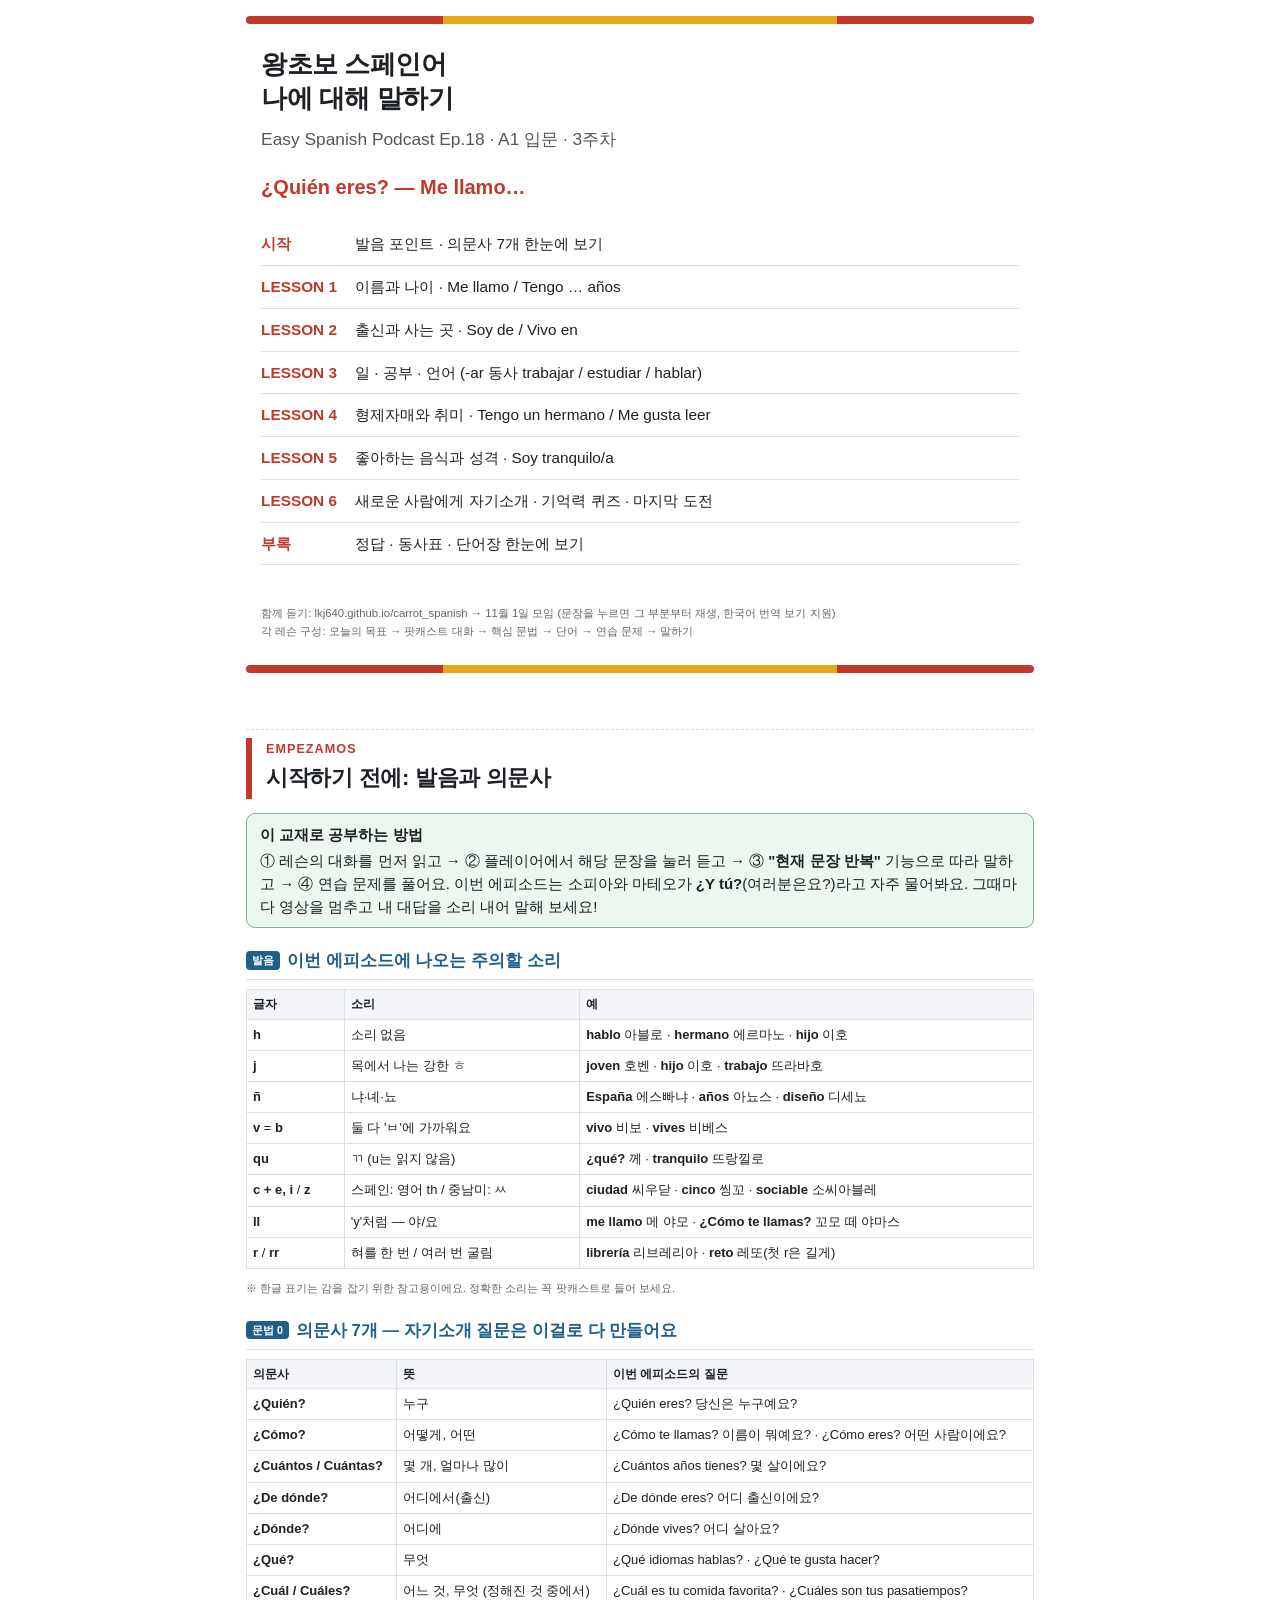
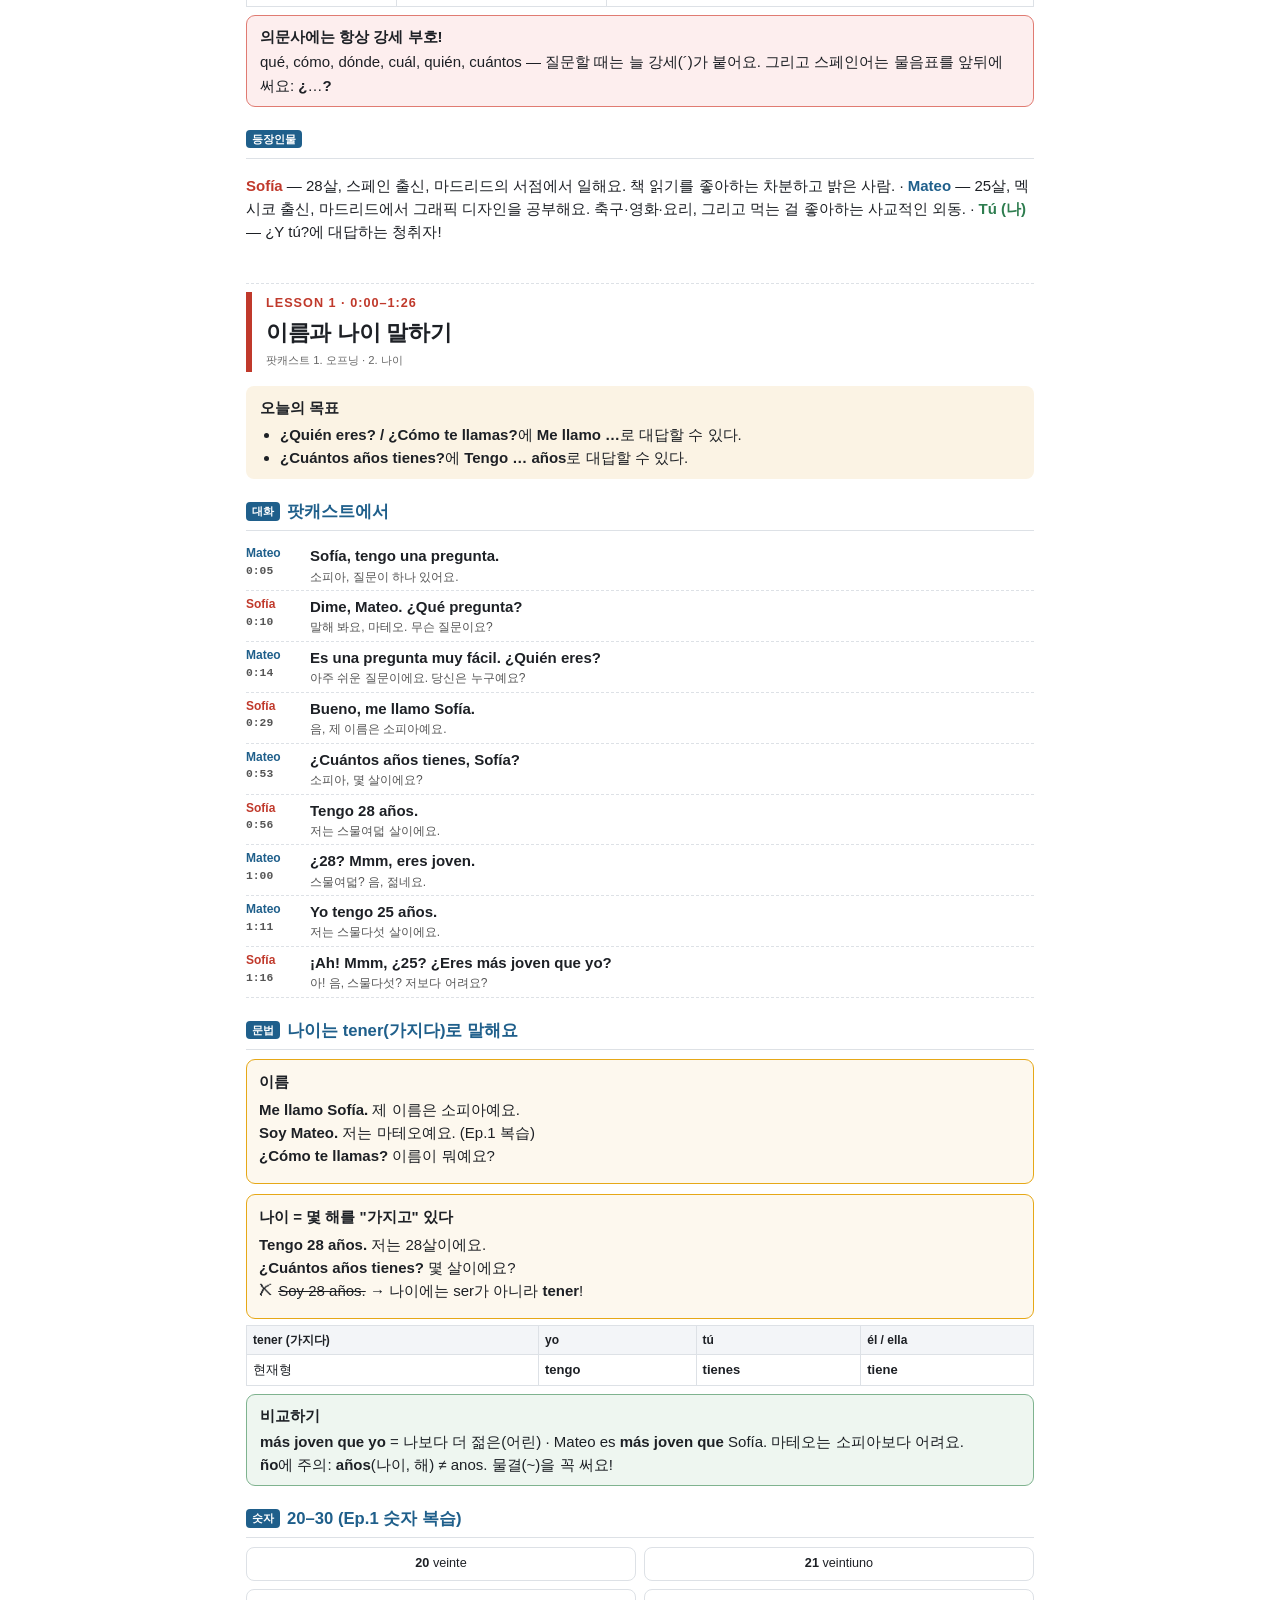
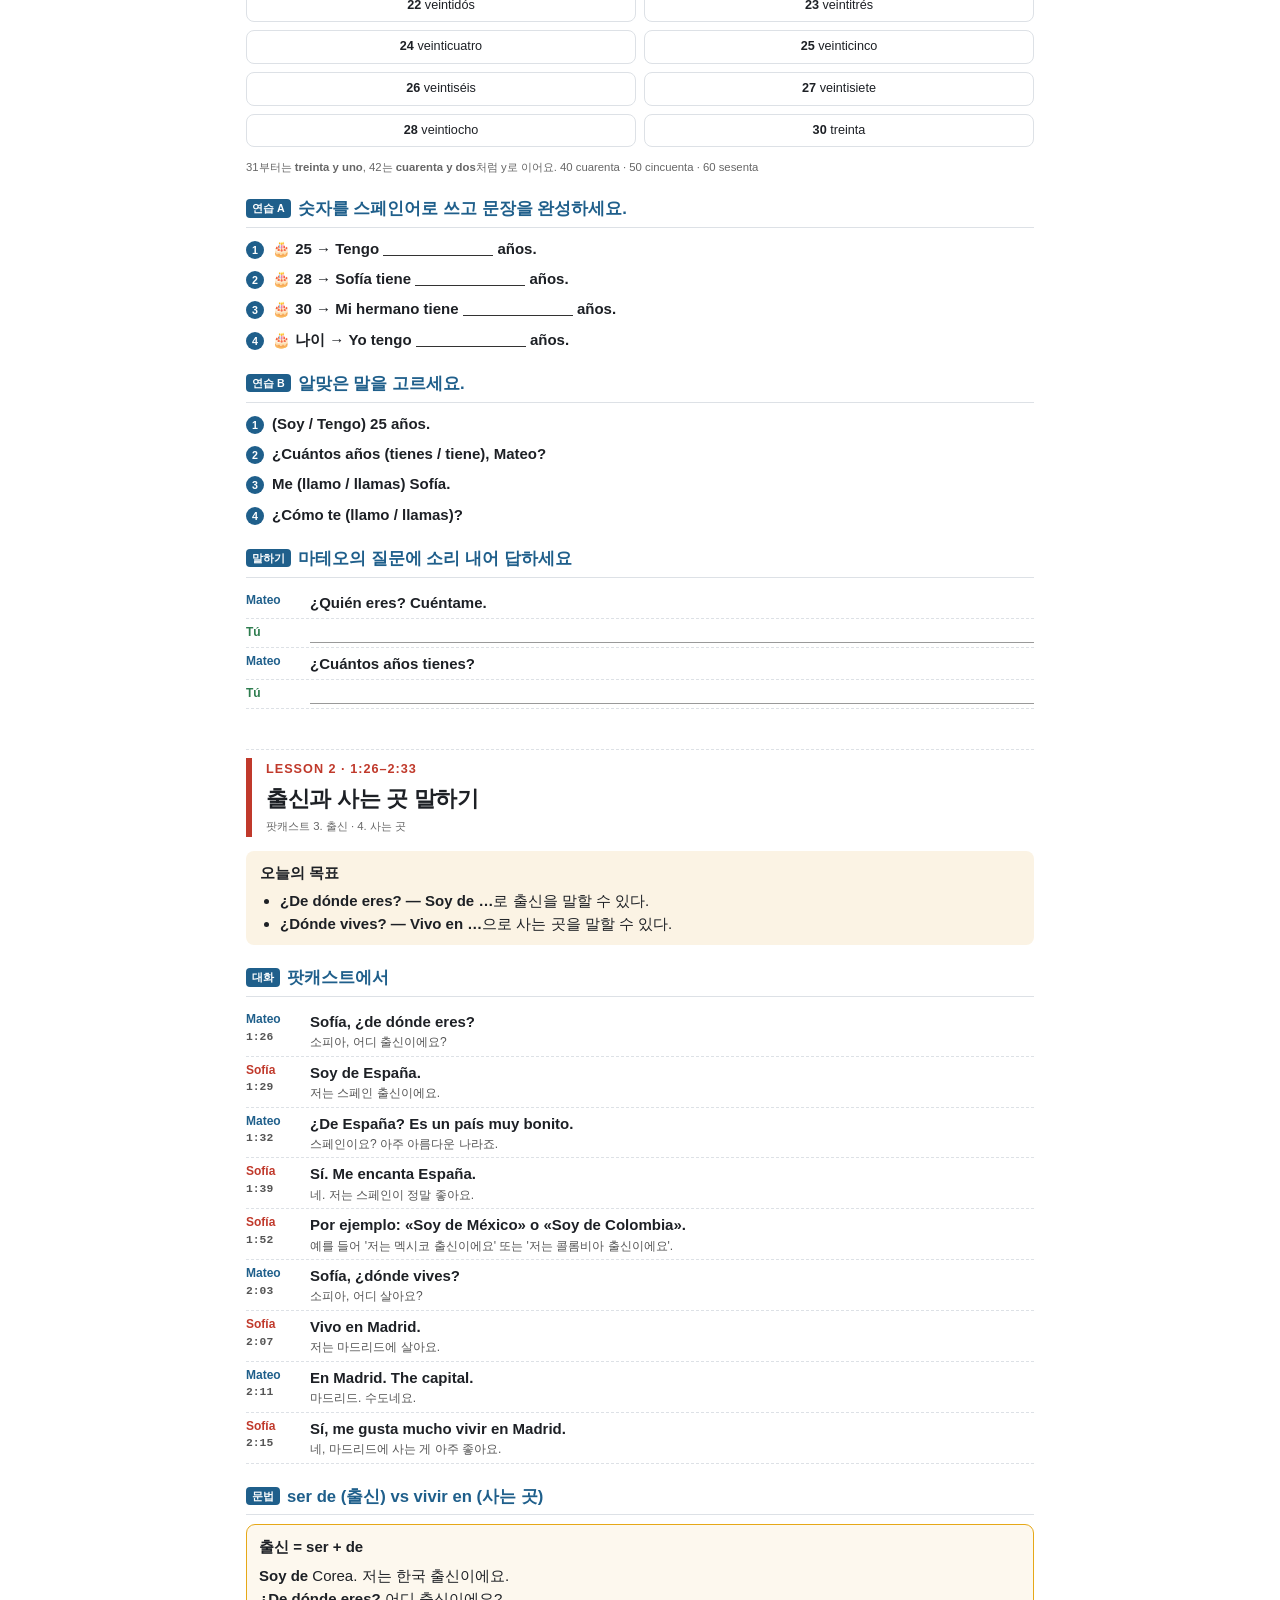
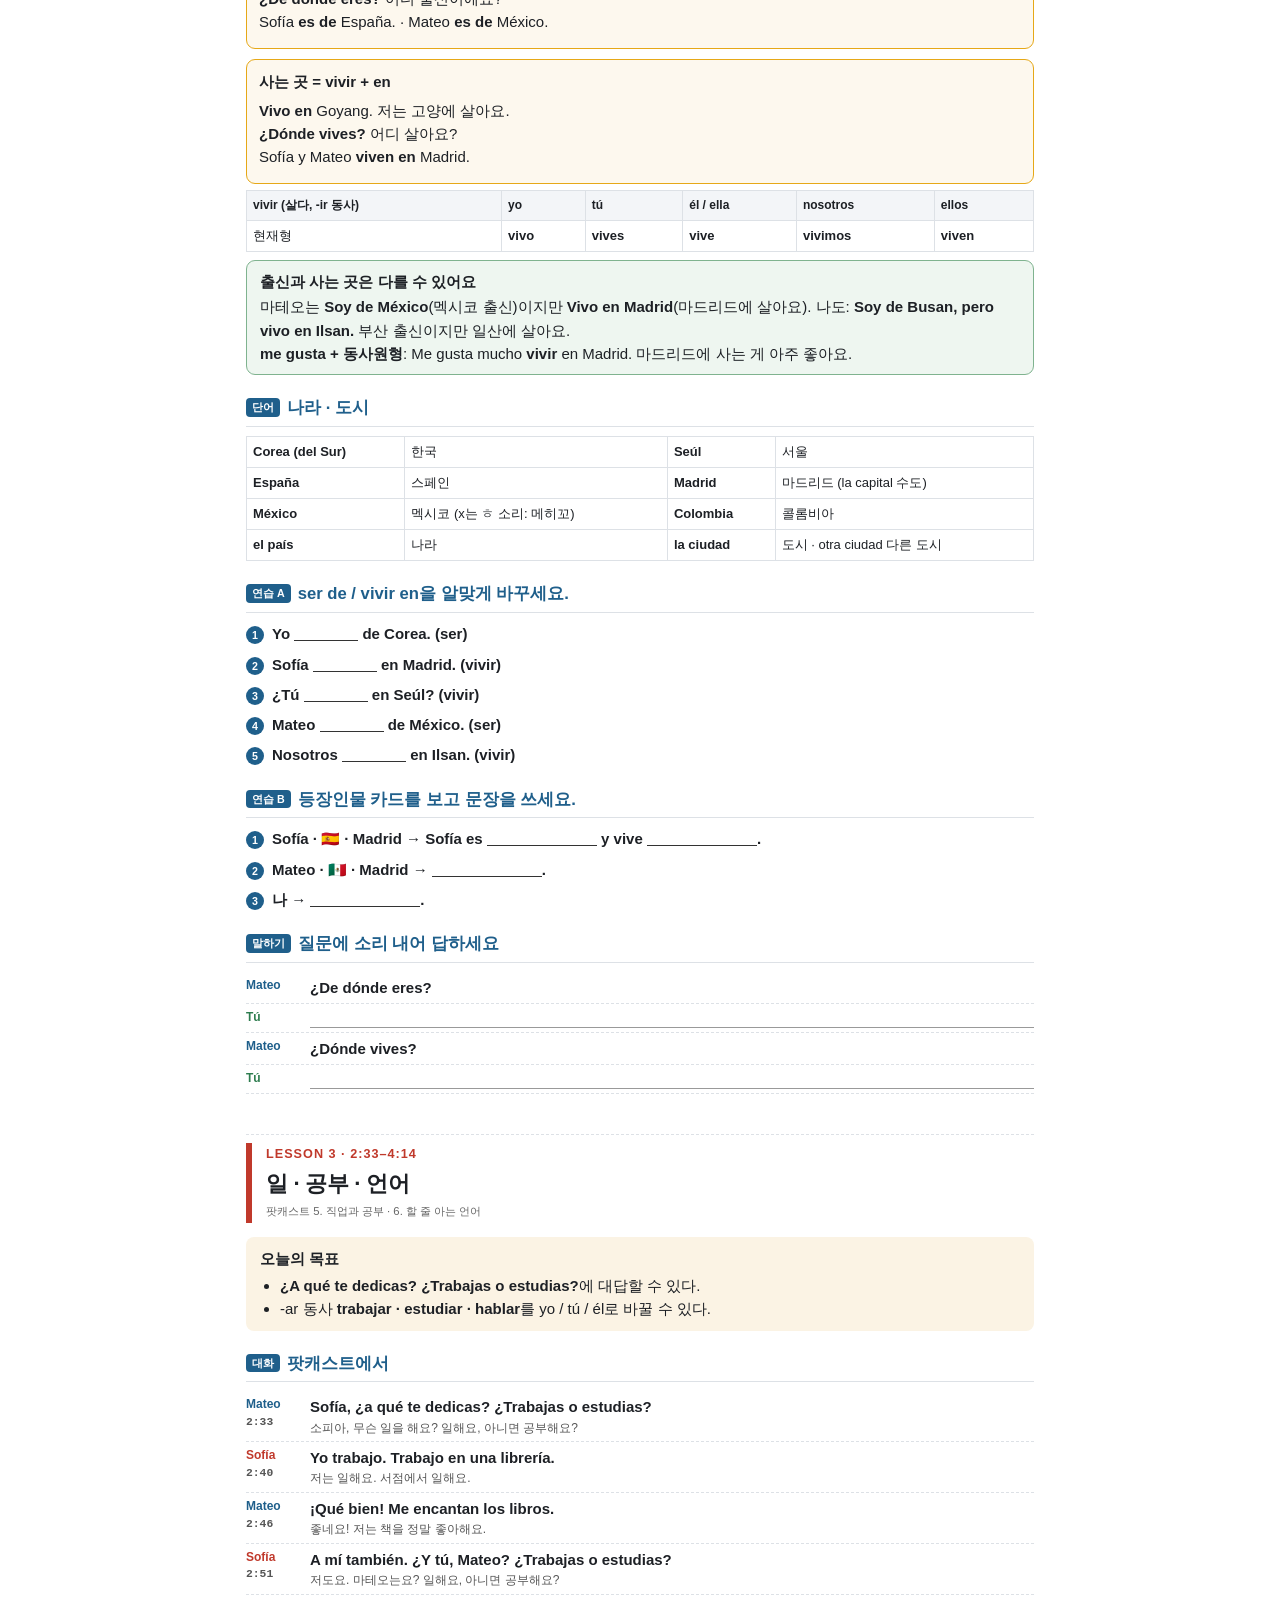
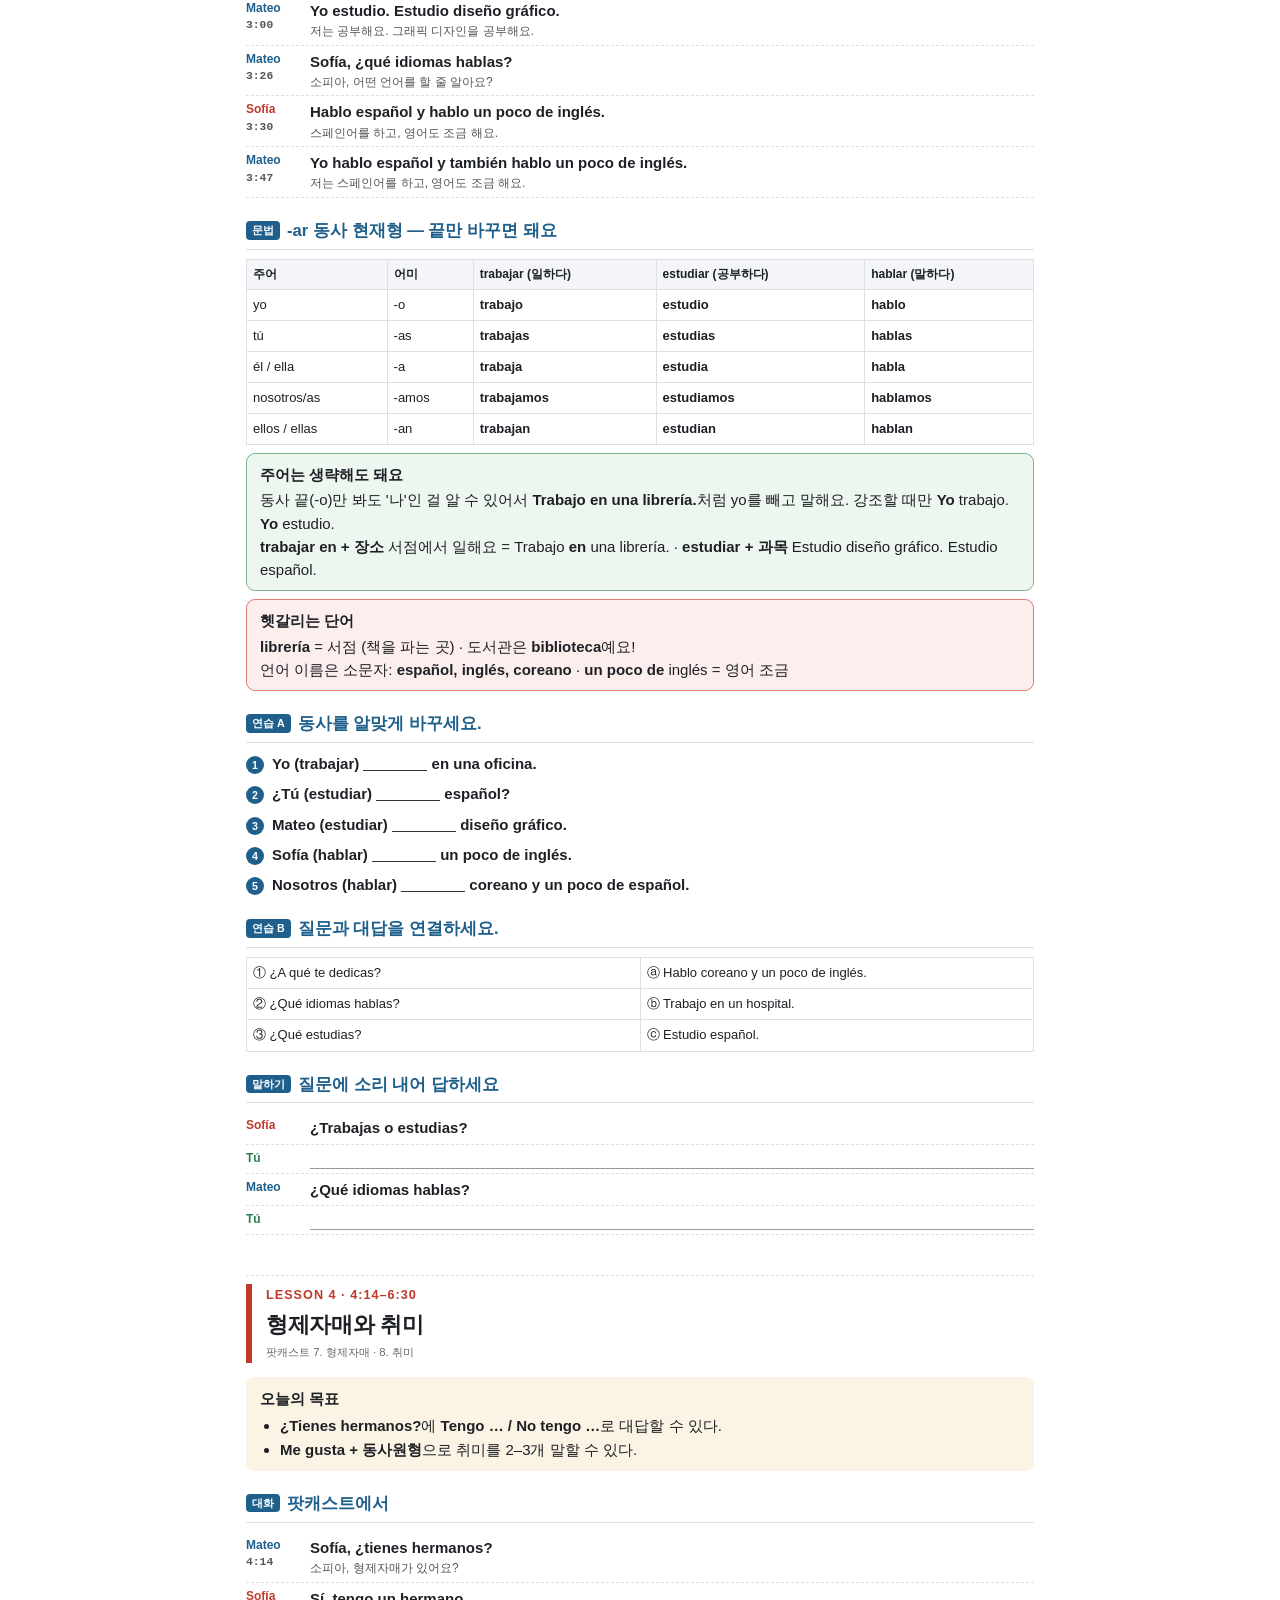
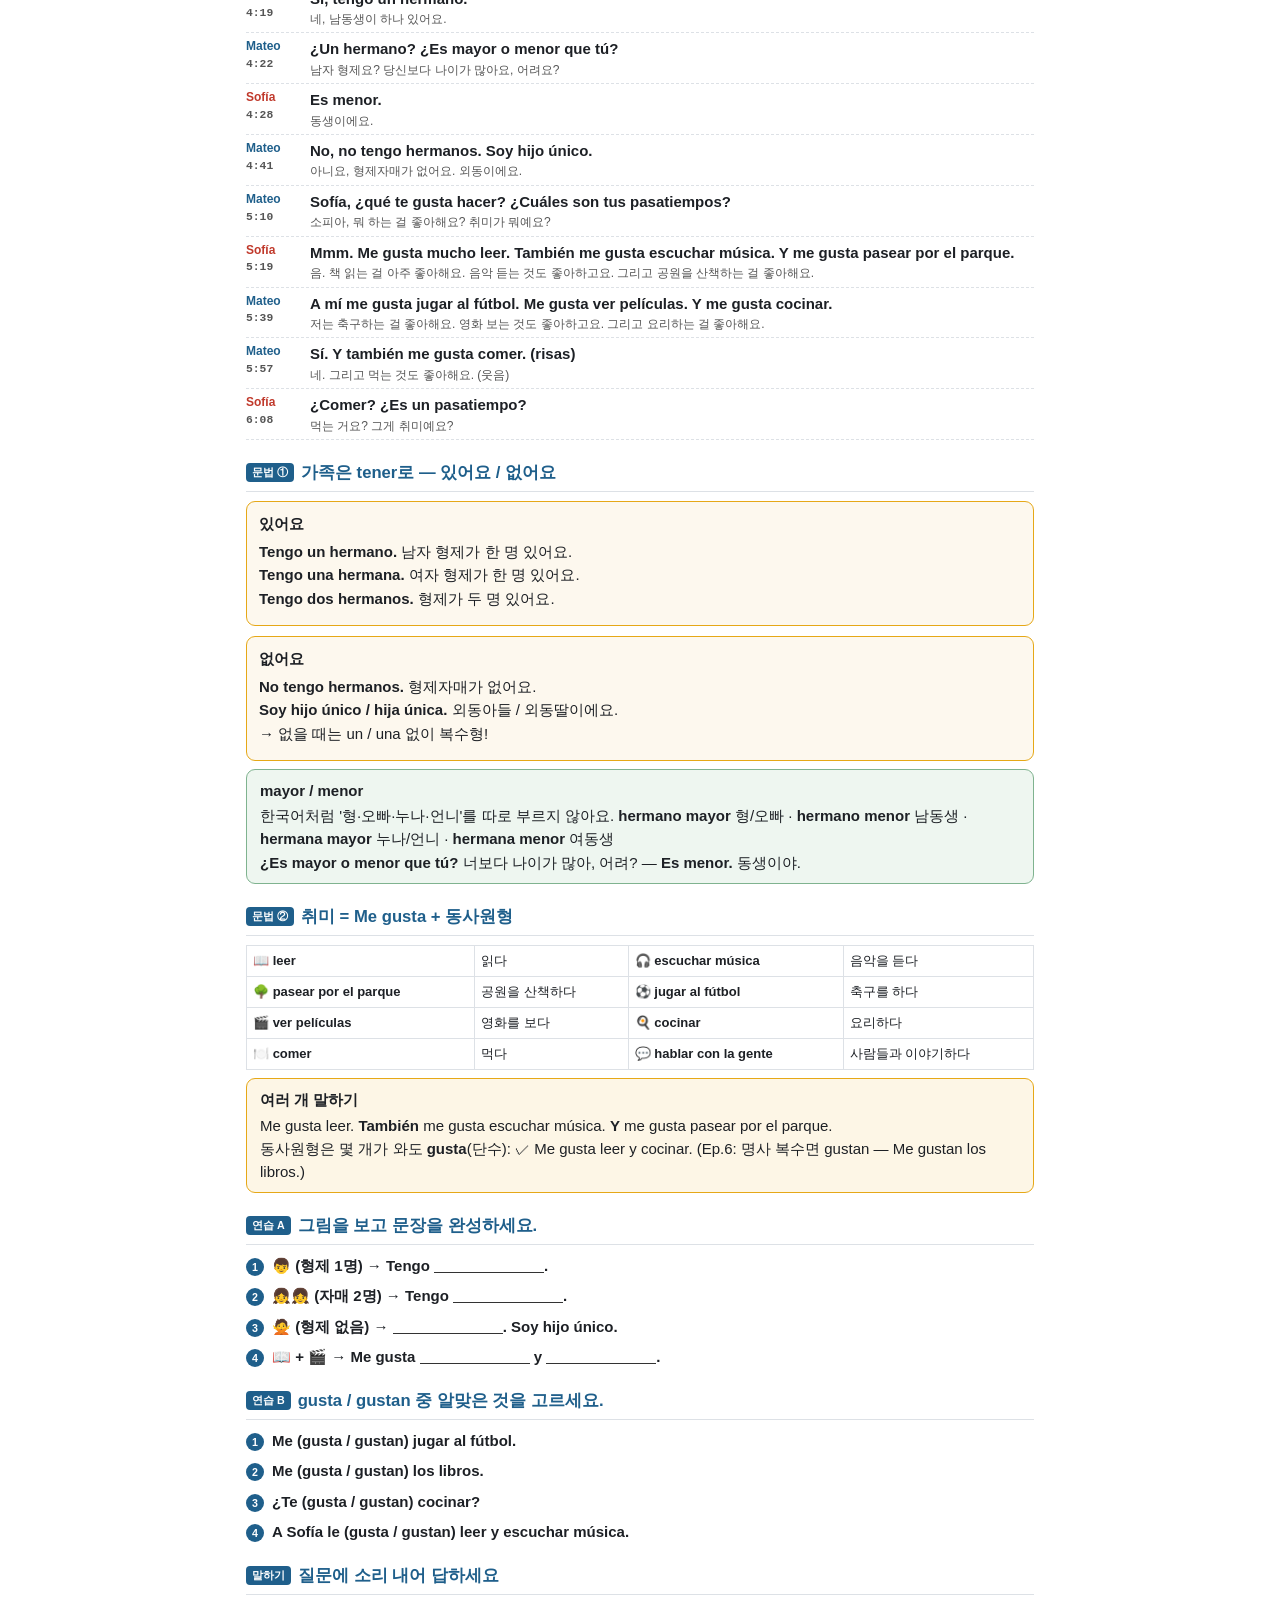
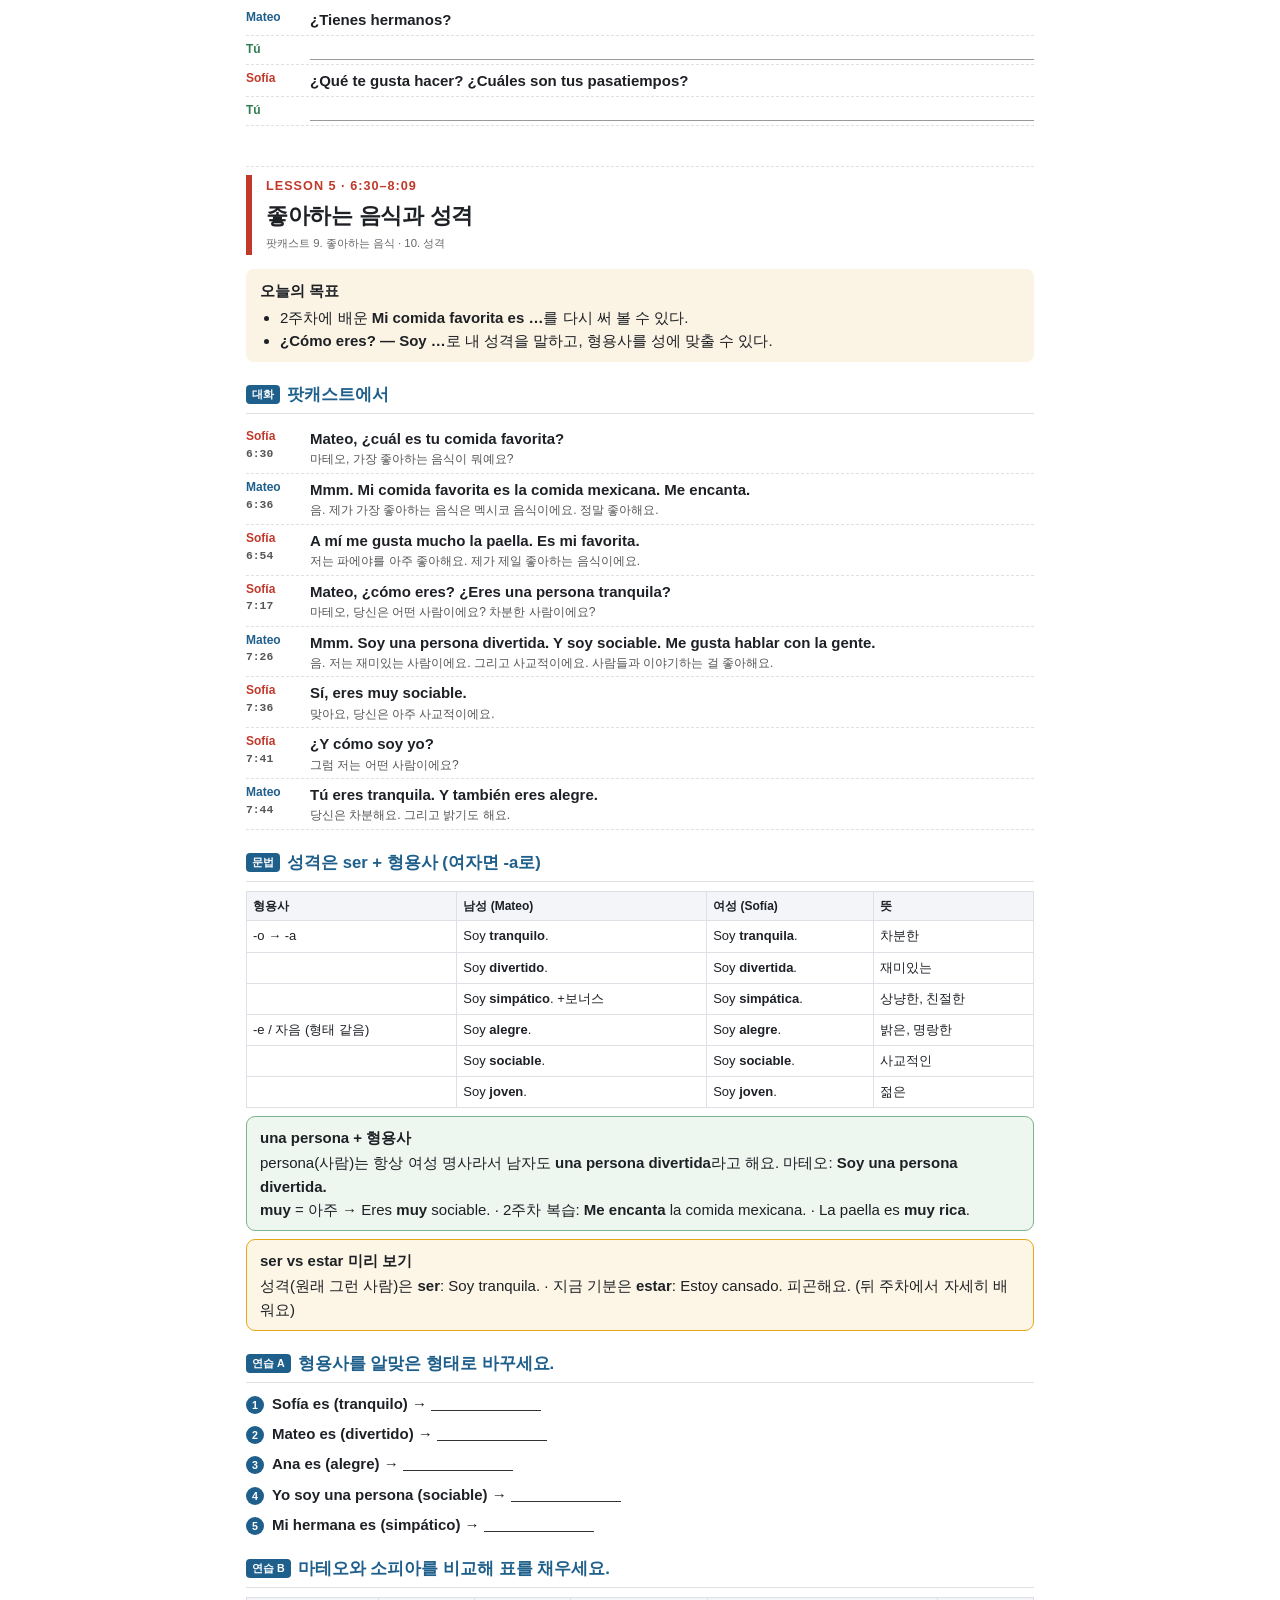
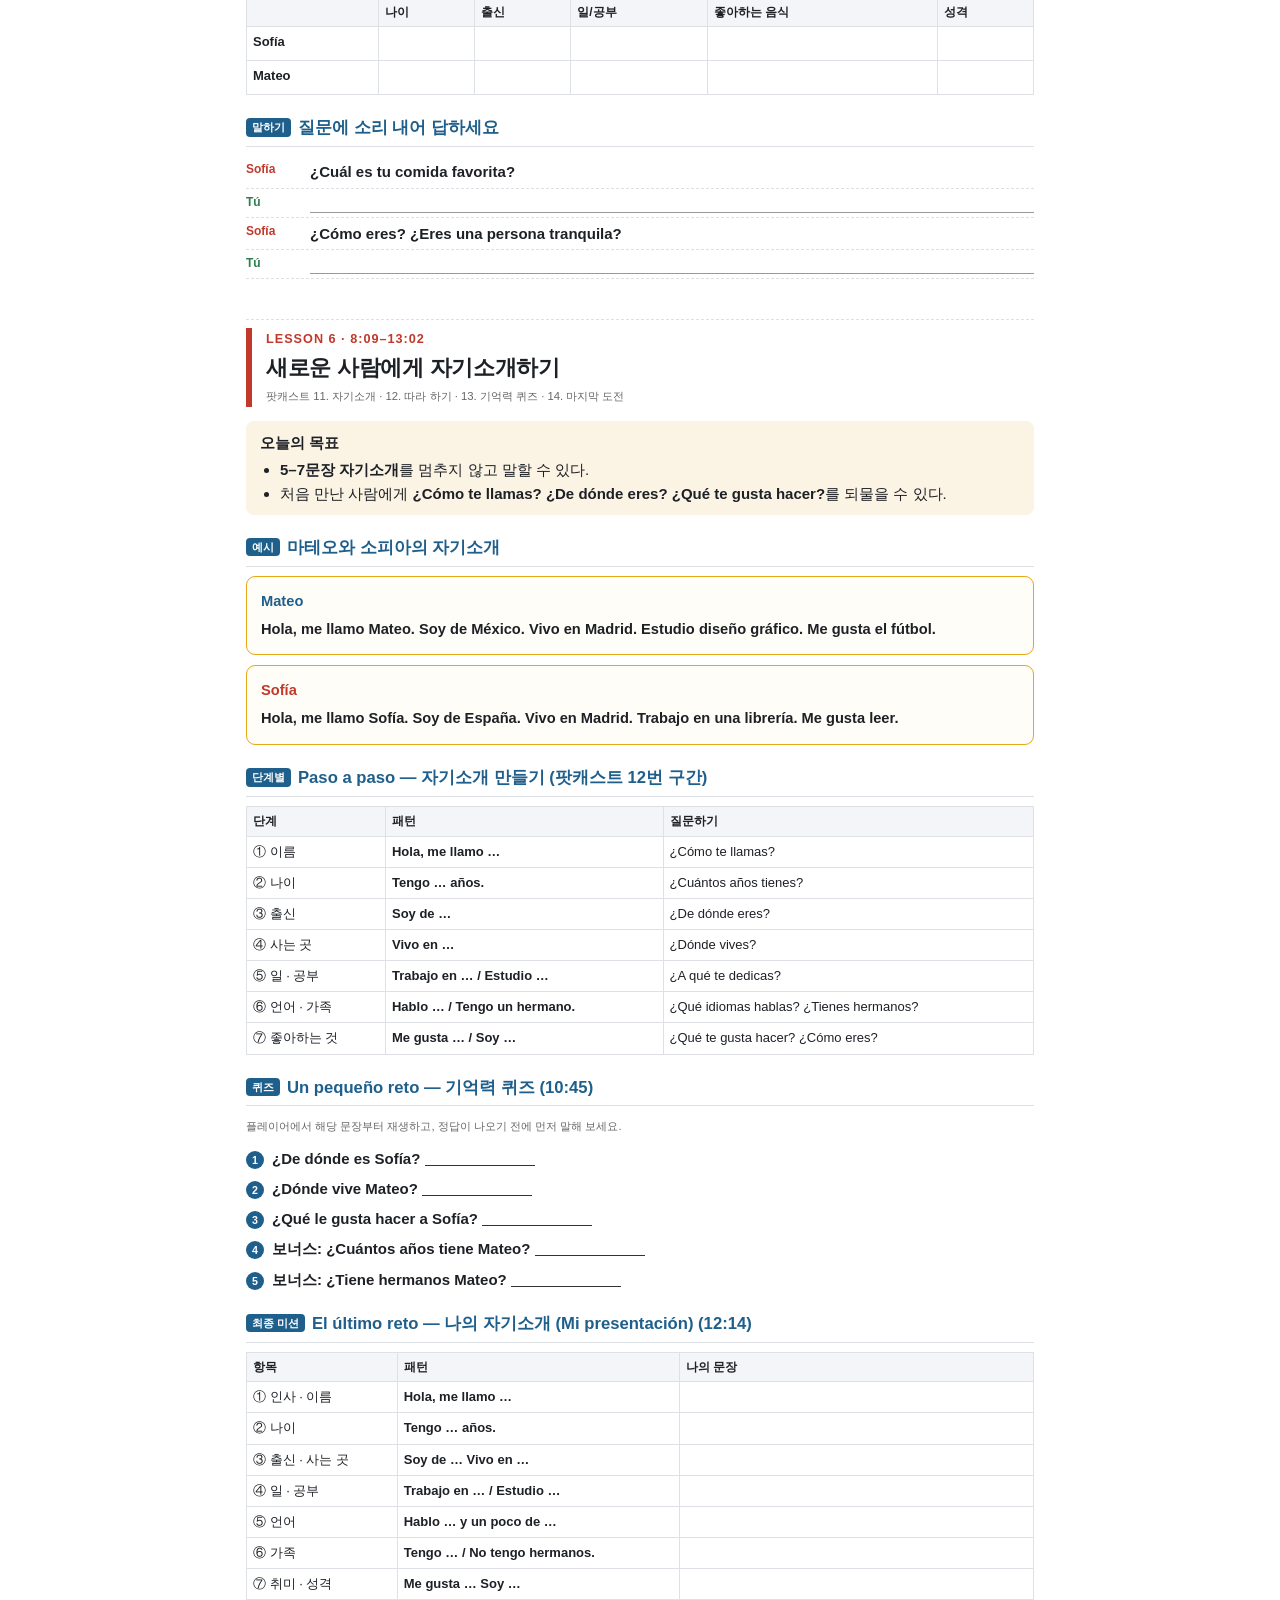
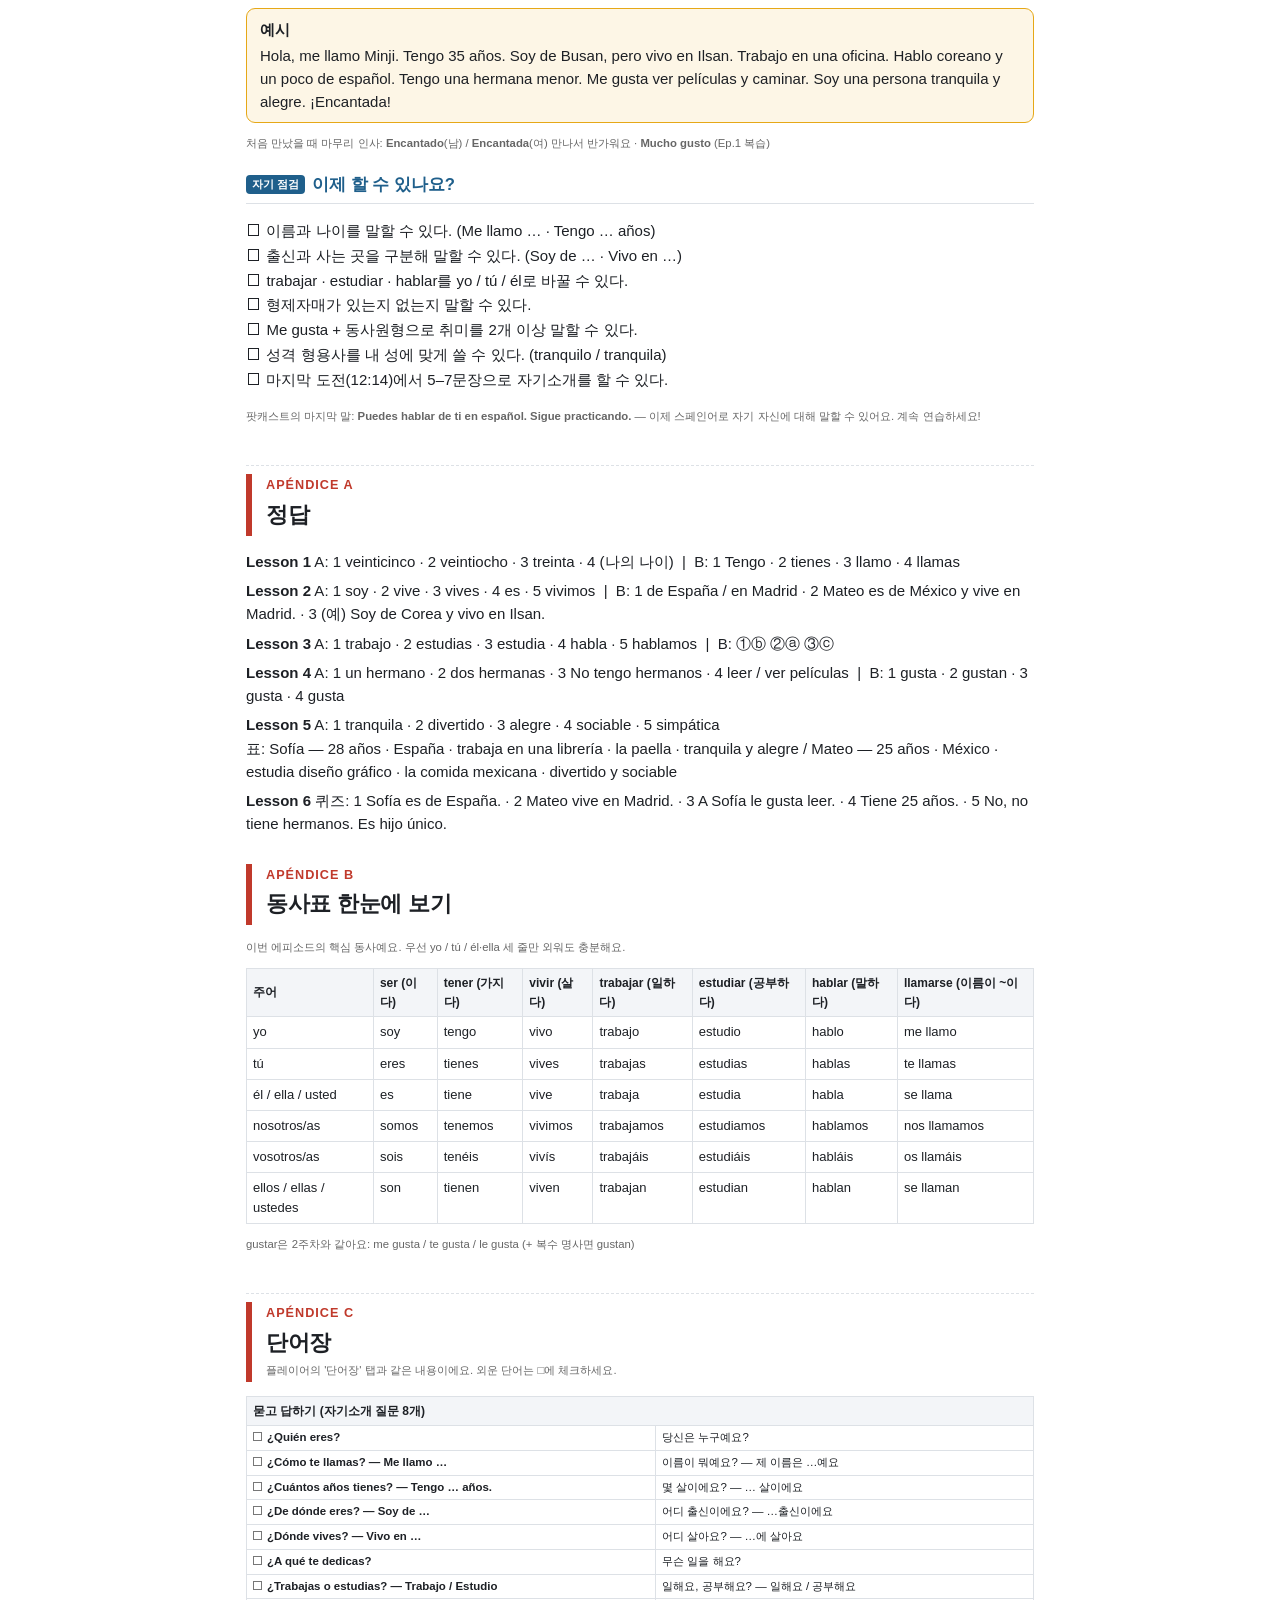
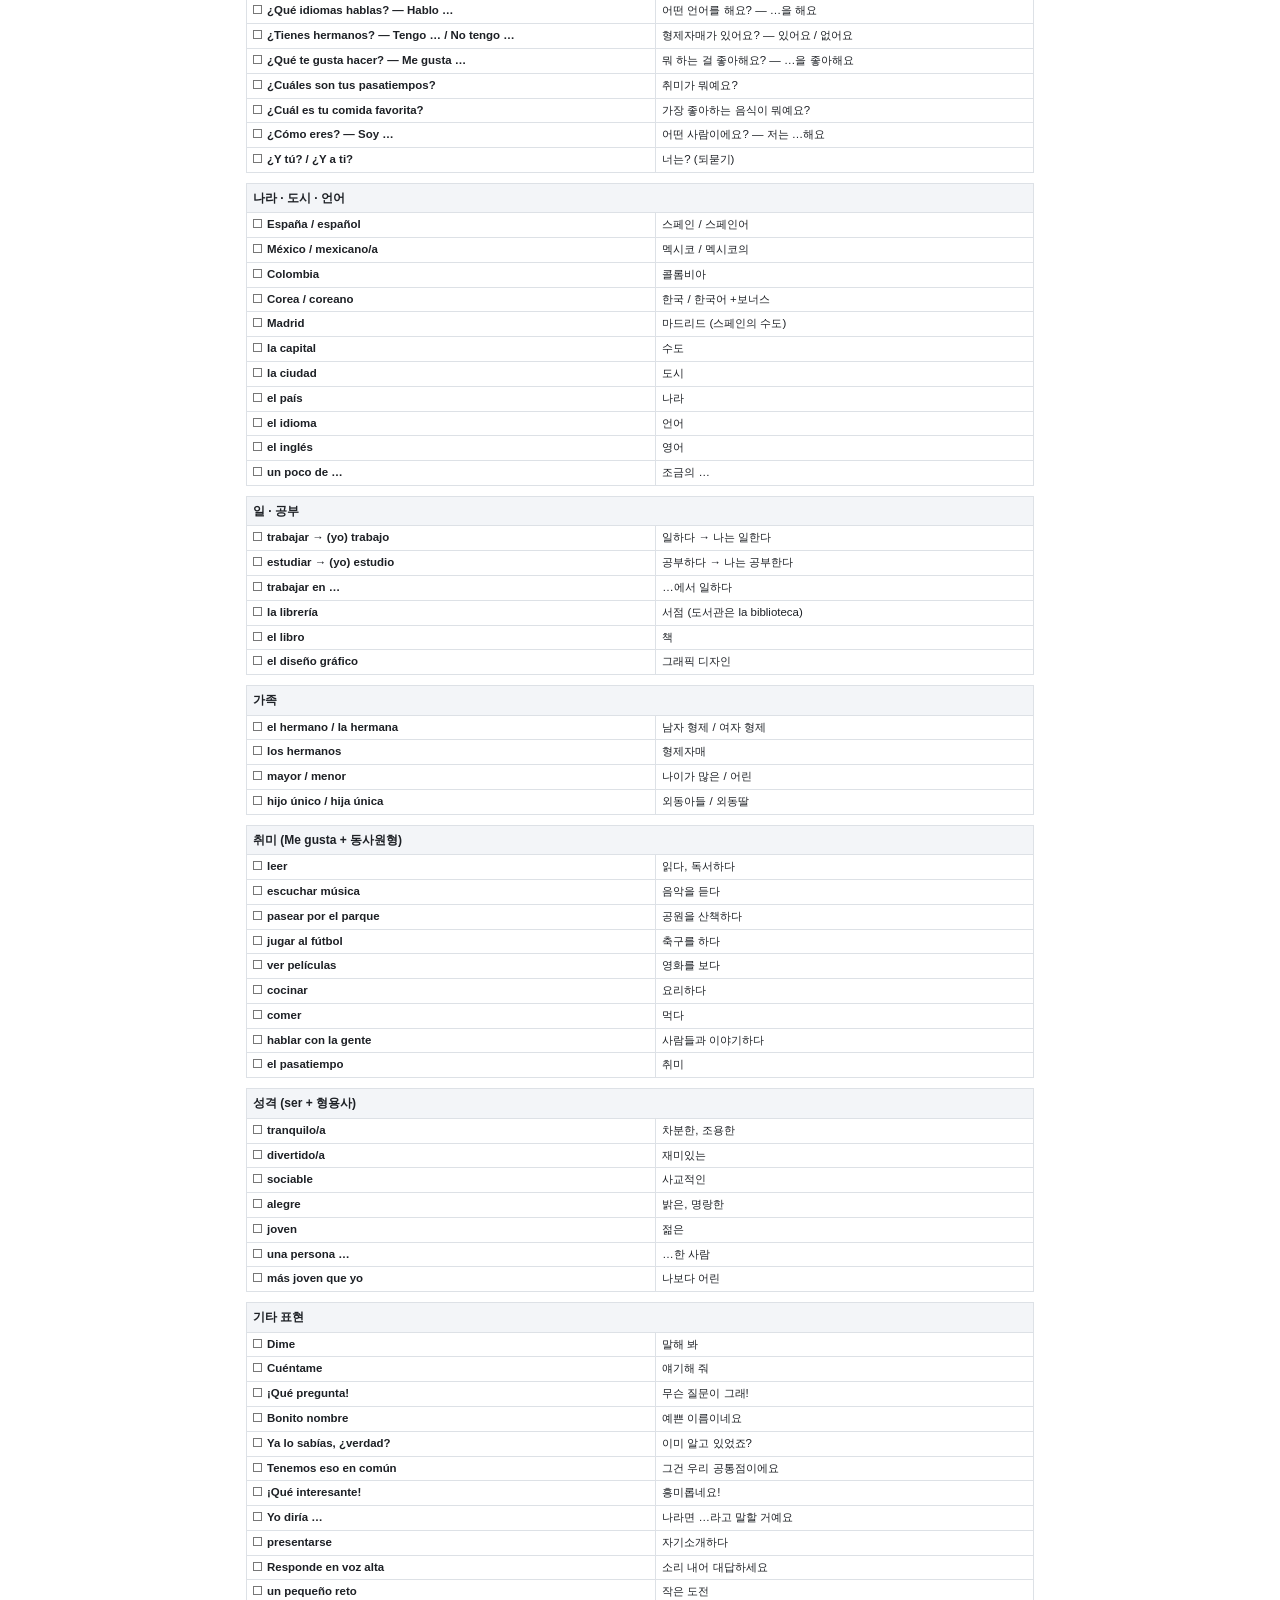
==== meetings/2026-11-01/workbook.html @ 0ee3a31f "11월 1일 모임(3주차) 추가: Ep.18 나에 대해 말하기 — 대본·번역·단어장·교재 Co-Authored-By: Claude Opus 5.5 <noreply@anthropic" ====
<!doctype html><html lang="ko"><head><meta charset="utf-8"><title>스페인어 자기소개 교재 Ep18</title><style>@page{size:A4;margin:16mm 15mm 16mm}
:root{--red:#c0392b;--yel:#e6a817;--blue:#1f5f8b;--grn:#2e7d4f;--line:#dde1e6;--head:#f3f5f8}
*{box-sizing:border-box}
body{margin:0;font-family:"Helvetica Neue","Apple SD Gothic Neo",sans-serif;font-size:10.5pt;line-height:1.55;color:#1d2025;-webkit-print-color-adjust:exact;print-color-adjust:exact}
b{font-weight:700}
.lesson{break-before:page}
.cover{height:262mm;display:flex;flex-direction:column;justify-content:space-between}
.stripe{height:8px;border-radius:4px;background:linear-gradient(90deg,var(--red) 0 25%,var(--yel) 25% 75%,var(--red) 75%)}
.ct{padding:0 4mm;margin-top:-10mm}
.cover h1{font-size:30pt;line-height:1.3;margin:0 0 10px;letter-spacing:-.5px}
.cs{font-size:13pt;color:#555}
.big{color:var(--red);font-size:20pt;font-weight:800;margin:34px 0 26px}
.toc{width:100%;border-collapse:collapse;font-size:11.5pt}
.toc th{color:var(--red);text-align:left;width:82px;padding:9px 0;border-bottom:1px solid var(--line);white-space:nowrap}
.toc td{padding:9px 0 9px 12px;border-bottom:1px solid var(--line)}
.foot{font-size:8.5pt;color:#666;margin-top:40px}
.hd{border-left:6px solid var(--red);padding:2px 0 2px 14px;margin-bottom:14px}
.hd .k{color:var(--red);font-weight:700;letter-spacing:1px;font-size:9.5pt}
.hd h1{margin:2px 0 2px;font-size:20pt;letter-spacing:-.3px}
.hd .s{font-size:8.5pt;color:#666}
.goal{background:#fbf3e4;border-radius:8px;padding:10px 14px;margin:10px 0 16px;break-inside:avoid}
.goal ul{margin:4px 0 0;padding-left:20px}
h2{font-size:12.5pt;color:var(--blue);border-bottom:1px solid var(--line);padding-bottom:5px;margin:20px 0 9px;break-after:avoid}
.tag{display:inline-block;background:var(--blue);color:#fff;font-size:8pt;padding:1px 6px;border-radius:4px;margin-right:7px;vertical-align:2px}
.dlg{margin:4px 0 6px}
.dl{display:flex;gap:12px;border-bottom:1px dashed var(--line);padding:4px 0;break-inside:avoid}
.dw{flex:0 0 58px;font-size:9pt;font-weight:700}
.dw span{display:block;font-family:Menlo,monospace;font-size:8.5pt;color:#555;font-weight:700}
.dw.S{color:var(--red)}.dw.M{color:var(--blue)}.dw.T{color:var(--grn)}
.dl b{display:block}.dl small{display:block;color:#555;font-size:9pt}
.ans{flex:1;border-bottom:1px solid #999;height:20px}
.t{width:100%;border-collapse:collapse;margin:6px 0;font-size:9.8pt;break-inside:avoid}
.t th{background:var(--head);text-align:left;font-size:9pt;padding:6px 8px;border:1px solid var(--line)}
.t td{padding:6px 8px;border:1px solid var(--line);vertical-align:top}
.scale td:first-child{width:34px;text-align:center;font-size:13pt}
.fill td{height:34px}
.mine td{height:27px}.mine td:nth-child(3){width:45%}
.match td{width:50%}
.two{display:flex;gap:10px;margin:6px 0}.two>.box{flex:1}
.box{border:1.3px solid var(--yel);border-radius:9px;padding:10px 12px;background:#fdf8ee;break-inside:avoid}
.box p{margin:5px 0}
.note{border-radius:9px;padding:9px 13px;margin:8px 0;break-inside:avoid}
.note b:first-child{display:block;margin-bottom:2px}
.note.g{background:#eef6f0;border:1.3px solid #7fb38f}
.note.y{background:#fdf6e6;border:1.3px solid var(--yel)}
.note.r{background:#fdeeee;border:1.3px solid #e07b72}
.sm{font-size:8.5pt;color:#666}
.cS{color:var(--red)}.cM{color:var(--blue)}.cT{color:var(--grn)}
ol.q{list-style:none;padding:0;margin:4px 0}
ol.q li{margin:7px 0;font-weight:600;break-inside:avoid}
.n{display:inline-block;width:18px;height:18px;line-height:18px;border-radius:50%;background:var(--blue);color:#fff;font-size:8pt;text-align:center;margin-right:8px;font-weight:700}
.bl{display:inline-block;width:140px;border-bottom:1px solid #333;height:14px;vertical-align:-2px}
.bl.s{width:72px}
.grid4{display:grid;grid-template-columns:repeat(4,1fr);gap:8px 14px;font-weight:600;margin:6px 0}
.grid5{display:grid;grid-template-columns:repeat(5,1fr);gap:8px;font-size:9.5pt;text-align:center}
.grid5>div{border:1px solid var(--line);border-radius:8px;padding:6px}
.story{border:1.3px solid var(--yel);border-radius:9px;padding:11px 14px;font-weight:700;line-height:1.9;font-size:11pt;background:#fffdf7;break-inside:avoid}
.fillp{font-weight:600;line-height:2.4}
ul.chk{list-style:none;padding:0}ul.chk li::before{content:"☐ ";font-size:12pt}
.ans-list p{margin:6px 0}
.vcols{columns:2;column-gap:12px}
.t.v{font-size:8.6pt;margin:0 0 10px}
.t.v td{padding:3px 6px}.t.v td:first-child{width:52%}
.cb{display:inline-block;width:9px;height:9px;border:1px solid #777;margin-right:5px}
/* ---- 화면(웹·모바일)용 ---- */
@media screen{
body{font-size:15px;max-width:820px;margin:0 auto;padding:0 16px 40px;background:#fff}
.lesson{margin-top:40px;padding-top:8px;border-top:1px dashed var(--line)}
.cover{height:auto;gap:24px;padding:16px 0}
.ct{margin-top:0}
.cover h1{font-size:26px}.big{font-size:20px;margin:20px 0}
.hd h1{font-size:22px}
.two{flex-direction:column}
.grid4{grid-template-columns:repeat(2,1fr)}
.grid5{grid-template-columns:repeat(2,1fr)}
.t{font-size:13px}.t td,.t th{padding:5px 6px;overflow-wrap:anywhere}
.vcols{columns:1}
.bl{width:110px}.bl.s{width:64px}
.dw{flex-basis:52px}
}
</style></head><body><section class="cover"><div class="stripe"></div>
<div class="ct"><h1>왕초보 스페인어<br>나에 대해 말하기</h1>
<div class="cs">Easy Spanish Podcast Ep.18 · A1 입문 · 3주차</div>
<div class="big">¿Quién eres? — Me llamo…</div>
<table class="toc">
<tr><th>시작</th><td>발음 포인트 · 의문사 7개 한눈에 보기</td></tr>
<tr><th>LESSON 1</th><td>이름과 나이 · Me llamo / Tengo … años</td></tr>
<tr><th>LESSON 2</th><td>출신과 사는 곳 · Soy de / Vivo en</td></tr>
<tr><th>LESSON 3</th><td>일 · 공부 · 언어 (-ar 동사 trabajar / estudiar / hablar)</td></tr>
<tr><th>LESSON 4</th><td>형제자매와 취미 · Tengo un hermano / Me gusta leer</td></tr>
<tr><th>LESSON 5</th><td>좋아하는 음식과 성격 · Soy tranquilo/a</td></tr>
<tr><th>LESSON 6</th><td>새로운 사람에게 자기소개 · 기억력 퀴즈 · 마지막 도전</td></tr>
<tr><th>부록</th><td>정답 · 동사표 · 단어장 한눈에 보기</td></tr>
</table>
<div class="foot">함께 듣기: lkj640.github.io/carrot_spanish → 11월 1일 모임 (문장을 누르면 그 부분부터 재생, 한국어 번역 보기 지원)<br>
각 레슨 구성: 오늘의 목표 → 팟캐스트 대화 → 핵심 문법 → 단어 → 연습 문제 → 말하기</div></div>
<div class="stripe"></div></section><section class="lesson"><div class="hd"><div class="k">EMPEZAMOS</div><h1>시작하기 전에: 발음과 의문사</h1></div>
<div class="note g"><b>이 교재로 공부하는 방법</b>① 레슨의 대화를 먼저 읽고 → ② 플레이어에서 해당 문장을 눌러 듣고 → ③ <b>"현재 문장 반복"</b> 기능으로 따라 말하고 → ④ 연습 문제를 풀어요. 이번 에피소드는 소피아와 마테오가 <b>¿Y tú?</b>(여러분은요?)라고 자주 물어봐요. 그때마다 영상을 멈추고 내 대답을 소리 내어 말해 보세요!</div>
<h2 class=""><span class="tag">발음</span>이번 에피소드에 나오는 주의할 소리</h2>
<table class="t"><tr><th>글자</th><th>소리</th><th>예</th></tr>
<tr><td><b>h</b></td><td>소리 없음</td><td><b>hablo</b> 아블로 · <b>hermano</b> 에르마노 · <b>hijo</b> 이호</td></tr>
<tr><td><b>j</b></td><td>목에서 나는 강한 ㅎ</td><td><b>joven</b> 호벤 · <b>hijo</b> 이호 · <b>trabajo</b> 뜨라바호</td></tr>
<tr><td><b>ñ</b></td><td>냐·녜·뇨</td><td><b>España</b> 에스빠냐 · <b>años</b> 아뇨스 · <b>diseño</b> 디세뇨</td></tr>
<tr><td><b>v</b> = <b>b</b></td><td>둘 다 'ㅂ'에 가까워요</td><td><b>vivo</b> 비보 · <b>vives</b> 비베스</td></tr>
<tr><td><b>qu</b></td><td>ㄲ (u는 읽지 않음)</td><td><b>¿qué?</b> 께 · <b>tranquilo</b> 뜨랑낄로</td></tr>
<tr><td><b>c + e, i</b> / <b>z</b></td><td>스페인: 영어 th / 중남미: ㅆ</td><td><b>ciudad</b> 씨우닫 · <b>cinco</b> 씽꼬 · <b>sociable</b> 소씨아블레</td></tr>
<tr><td><b>ll</b></td><td>'y'처럼 — 야/요</td><td><b>me llamo</b> 메 야모 · <b>¿Cómo te llamas?</b> 꼬모 떼 야마스</td></tr>
<tr><td><b>r</b> / <b>rr</b></td><td>혀를 한 번 / 여러 번 굴림</td><td><b>librería</b> 리브레리아 · <b>reto</b> 레또(첫 r은 길게)</td></tr>
</table>
<p class="sm">※ 한글 표기는 감을 잡기 위한 참고용이에요. 정확한 소리는 꼭 팟캐스트로 들어 보세요.</p>
<h2 class=""><span class="tag">문법 0</span>의문사 7개 — 자기소개 질문은 이걸로 다 만들어요</h2>
<table class="t"><tr><th>의문사</th><th>뜻</th><th>이번 에피소드의 질문</th></tr>
<tr><td><b>¿Quién?</b></td><td>누구</td><td>¿Quién eres? 당신은 누구예요?</td></tr>
<tr><td><b>¿Cómo?</b></td><td>어떻게, 어떤</td><td>¿Cómo te llamas? 이름이 뭐예요? · ¿Cómo eres? 어떤 사람이에요?</td></tr>
<tr><td><b>¿Cuántos / Cuántas?</b></td><td>몇 개, 얼마나 많이</td><td>¿Cuántos años tienes? 몇 살이에요?</td></tr>
<tr><td><b>¿De dónde?</b></td><td>어디에서(출신)</td><td>¿De dónde eres? 어디 출신이에요?</td></tr>
<tr><td><b>¿Dónde?</b></td><td>어디에</td><td>¿Dónde vives? 어디 살아요?</td></tr>
<tr><td><b>¿Qué?</b></td><td>무엇</td><td>¿Qué idiomas hablas? · ¿Qué te gusta hacer?</td></tr>
<tr><td><b>¿Cuál / Cuáles?</b></td><td>어느 것, 무엇 (정해진 것 중에서)</td><td>¿Cuál es tu comida favorita? · ¿Cuáles son tus pasatiempos?</td></tr>
</table>
<div class="note r"><b>의문사에는 항상 강세 부호!</b> qué, cómo, dónde, cuál, quién, cuántos — 질문할 때는 늘 강세(´)가 붙어요. 그리고 스페인어는 물음표를 앞뒤에 써요: <b>¿</b>…<b>?</b></div>
<h2><span class="tag">등장인물</span></h2>
<p><b class="cS">Sofía</b> — 28살, 스페인 출신, 마드리드의 서점에서 일해요. 책 읽기를 좋아하는 차분하고 밝은 사람. · <b class="cM">Mateo</b> — 25살, 멕시코 출신, 마드리드에서 그래픽 디자인을 공부해요. 축구·영화·요리, 그리고 먹는 걸 좋아하는 사교적인 외동. · <b class="cT">Tú (나)</b> — ¿Y tú?에 대답하는 청취자!</p>
</section><section class="lesson"><div class="hd"><div class="k">LESSON 1 · 0:00–1:26</div><h1>이름과 나이 말하기</h1><div class="s">팟캐스트 1. 오프닝 · 2. 나이</div></div><div class="goal"><b>오늘의 목표</b><ul><li><b>¿Quién eres? / ¿Cómo te llamas?</b>에 <b>Me llamo …</b>로 대답할 수 있다.</li><li><b>¿Cuántos años tienes?</b>에 <b>Tengo … años</b>로 대답할 수 있다.</li></ul></div><h2 class=""><span class="tag">대화</span>팟캐스트에서</h2><div class="dlg"><div class="dl"><div class="dw M">Mateo<span>0:05</span></div><div><b>Sofía, tengo una pregunta.</b><small>소피아, 질문이 하나 있어요.</small></div></div><div class="dl"><div class="dw S">Sofía<span>0:10</span></div><div><b>Dime, Mateo. ¿Qué pregunta?</b><small>말해 봐요, 마테오. 무슨 질문이요?</small></div></div><div class="dl"><div class="dw M">Mateo<span>0:14</span></div><div><b>Es una pregunta muy fácil. ¿Quién eres?</b><small>아주 쉬운 질문이에요. 당신은 누구예요?</small></div></div><div class="dl"><div class="dw S">Sofía<span>0:29</span></div><div><b>Bueno, me llamo Sofía.</b><small>음, 제 이름은 소피아예요.</small></div></div><div class="dl"><div class="dw M">Mateo<span>0:53</span></div><div><b>¿Cuántos años tienes, Sofía?</b><small>소피아, 몇 살이에요?</small></div></div><div class="dl"><div class="dw S">Sofía<span>0:56</span></div><div><b>Tengo 28 años.</b><small>저는 스물여덟 살이에요.</small></div></div><div class="dl"><div class="dw M">Mateo<span>1:00</span></div><div><b>¿28? Mmm, eres joven.</b><small>스물여덟? 음, 젊네요.</small></div></div><div class="dl"><div class="dw M">Mateo<span>1:11</span></div><div><b>Yo tengo 25 años.</b><small>저는 스물다섯 살이에요.</small></div></div><div class="dl"><div class="dw S">Sofía<span>1:16</span></div><div><b>¡Ah! Mmm, ¿25? ¿Eres más joven que yo?</b><small>아! 음, 스물다섯? 저보다 어려요?</small></div></div></div><h2 class=""><span class="tag">문법</span>나이는 tener(가지다)로 말해요</h2><div class="two"><div class="box y"><b>이름</b>
<p><b>Me llamo Sofía.</b> 제 이름은 소피아예요.<br><b>Soy Mateo.</b> 저는 마테오예요. (Ep.1 복습)<br><b>¿Cómo te llamas?</b> 이름이 뭐예요?</p></div>
<div class="box y"><b>나이 = 몇 해를 "가지고" 있다</b>
<p><b>Tengo 28 años.</b> 저는 28살이에요.<br><b>¿Cuántos años tienes?</b> 몇 살이에요?<br>✗ <s>Soy 28 años.</s> → 나이에는 ser가 아니라 <b>tener</b>!</p></div></div>
<table class="t"><tr><th>tener (가지다)</th><th>yo</th><th>tú</th><th>él / ella</th></tr>
<tr><td>현재형</td><td><b>tengo</b></td><td><b>tienes</b></td><td><b>tiene</b></td></tr></table>
<div class="note g"><b>비교하기</b> <b>más joven que yo</b> = 나보다 더 젊은(어린) · Mateo es <b>más joven que</b> Sofía. 마테오는 소피아보다 어려요.
<br><b>ño</b>에 주의: <b>años</b>(나이, 해) ≠ anos. 물결(~)을 꼭 써요!</div>
<h2 class=""><span class="tag">숫자</span>20–30 (Ep.1 숫자 복습)</h2>
<div class="grid5"><div><b>20</b> veinte</div><div><b>21</b> veintiuno</div><div><b>22</b> veintidós</div><div><b>23</b> veintitrés</div><div><b>24</b> veinticuatro</div>
<div><b>25</b> veinticinco</div><div><b>26</b> veintiséis</div><div><b>27</b> veintisiete</div><div><b>28</b> veintiocho</div><div><b>30</b> treinta</div></div>
<p class="sm">31부터는 <b>treinta y uno</b>, 42는 <b>cuarenta y dos</b>처럼 y로 이어요. 40 cuarenta · 50 cincuenta · 60 sesenta</p><h2 class=""><span class="tag">연습 A</span>숫자를 스페인어로 쓰고 문장을 완성하세요.</h2><ol class="q"><li><span class=n>1</span>🎂 25 → Tengo <span class="bl"></span> años.</li><li><span class=n>2</span>🎂 28 → Sofía tiene <span class="bl"></span> años.</li><li><span class=n>3</span>🎂 30 → Mi hermano tiene <span class="bl"></span> años.</li><li><span class=n>4</span>🎂 나이 → Yo tengo <span class="bl"></span> años.</li></ol><h2 class=""><span class="tag">연습 B</span>알맞은 말을 고르세요.</h2><ol class="q"><li><span class=n>1</span>(Soy / Tengo) 25 años.</li><li><span class=n>2</span>¿Cuántos años (tienes / tiene), Mateo?</li><li><span class=n>3</span>Me (llamo / llamas) Sofía.</li><li><span class=n>4</span>¿Cómo te (llamo / llamas)?</li></ol><h2 class=""><span class="tag">말하기</span>마테오의 질문에 소리 내어 답하세요</h2><div class="dlg"><div class="dl"><div class="dw M">Mateo</div><div><b>¿Quién eres? Cuéntame.</b></div></div><div class="dl"><div class="dw T">Tú</div><div class="ans"></div></div><div class="dl"><div class="dw M">Mateo</div><div><b>¿Cuántos años tienes?</b></div></div><div class="dl"><div class="dw T">Tú</div><div class="ans"></div></div></div></section><section class="lesson"><div class="hd"><div class="k">LESSON 2 · 1:26–2:33</div><h1>출신과 사는 곳 말하기</h1><div class="s">팟캐스트 3. 출신 · 4. 사는 곳</div></div><div class="goal"><b>오늘의 목표</b><ul><li><b>¿De dónde eres? — Soy de …</b>로 출신을 말할 수 있다.</li><li><b>¿Dónde vives? — Vivo en …</b>으로 사는 곳을 말할 수 있다.</li></ul></div><h2 class=""><span class="tag">대화</span>팟캐스트에서</h2><div class="dlg"><div class="dl"><div class="dw M">Mateo<span>1:26</span></div><div><b>Sofía, ¿de dónde eres?</b><small>소피아, 어디 출신이에요?</small></div></div><div class="dl"><div class="dw S">Sofía<span>1:29</span></div><div><b>Soy de España.</b><small>저는 스페인 출신이에요.</small></div></div><div class="dl"><div class="dw M">Mateo<span>1:32</span></div><div><b>¿De España? Es un país muy bonito.</b><small>스페인이요? 아주 아름다운 나라죠.</small></div></div><div class="dl"><div class="dw S">Sofía<span>1:39</span></div><div><b>Sí. Me encanta España.</b><small>네. 저는 스페인이 정말 좋아요.</small></div></div><div class="dl"><div class="dw S">Sofía<span>1:52</span></div><div><b>Por ejemplo: «Soy de México» o «Soy de Colombia».</b><small>예를 들어 '저는 멕시코 출신이에요' 또는 '저는 콜롬비아 출신이에요'.</small></div></div><div class="dl"><div class="dw M">Mateo<span>2:03</span></div><div><b>Sofía, ¿dónde vives?</b><small>소피아, 어디 살아요?</small></div></div><div class="dl"><div class="dw S">Sofía<span>2:07</span></div><div><b>Vivo en Madrid.</b><small>저는 마드리드에 살아요.</small></div></div><div class="dl"><div class="dw M">Mateo<span>2:11</span></div><div><b>En Madrid. The capital.</b><small>마드리드. 수도네요.</small></div></div><div class="dl"><div class="dw S">Sofía<span>2:15</span></div><div><b>Sí, me gusta mucho vivir en Madrid.</b><small>네, 마드리드에 사는 게 아주 좋아요.</small></div></div></div><h2 class=""><span class="tag">문법</span>ser de (출신) vs vivir en (사는 곳)</h2><div class="two"><div class="box y"><b>출신 = ser + de</b>
<p><b>Soy de</b> Corea. 저는 한국 출신이에요.<br><b>¿De dónde eres?</b> 어디 출신이에요?<br>Sofía <b>es de</b> España. · Mateo <b>es de</b> México.</p></div>
<div class="box y"><b>사는 곳 = vivir + en</b>
<p><b>Vivo en</b> Goyang. 저는 고양에 살아요.<br><b>¿Dónde vives?</b> 어디 살아요?<br>Sofía y Mateo <b>viven en</b> Madrid.</p></div></div>
<table class="t"><tr><th>vivir (살다, -ir 동사)</th><th>yo</th><th>tú</th><th>él / ella</th><th>nosotros</th><th>ellos</th></tr>
<tr><td>현재형</td><td><b>vivo</b></td><td><b>vives</b></td><td><b>vive</b></td><td><b>vivimos</b></td><td><b>viven</b></td></tr></table>
<div class="note g"><b>출신과 사는 곳은 다를 수 있어요</b> 마테오는 <b>Soy de México</b>(멕시코 출신)이지만 <b>Vivo en Madrid</b>(마드리드에 살아요). 나도: <b>Soy de Busan, pero vivo en Ilsan.</b> 부산 출신이지만 일산에 살아요.
<br><b>me gusta + 동사원형</b>: Me gusta mucho <b>vivir</b> en Madrid. 마드리드에 사는 게 아주 좋아요.</div>
<h2 class=""><span class="tag">단어</span>나라 · 도시</h2>
<table class="t"><tr><td><b>Corea (del Sur)</b></td><td>한국</td><td><b>Seúl</b></td><td>서울</td></tr>
<tr><td><b>España</b></td><td>스페인</td><td><b>Madrid</b></td><td>마드리드 (la capital 수도)</td></tr>
<tr><td><b>México</b></td><td>멕시코 (x는 ㅎ 소리: 메히꼬)</td><td><b>Colombia</b></td><td>콜롬비아</td></tr>
<tr><td><b>el país</b></td><td>나라</td><td><b>la ciudad</b></td><td>도시 · otra ciudad 다른 도시</td></tr></table><h2 class=""><span class="tag">연습 A</span>ser de / vivir en을 알맞게 바꾸세요.</h2><ol class="q"><li><span class=n>1</span>Yo <span class="bl s"></span> de Corea. (ser)</li><li><span class=n>2</span>Sofía <span class="bl s"></span> en Madrid. (vivir)</li><li><span class=n>3</span>¿Tú <span class="bl s"></span> en Seúl? (vivir)</li><li><span class=n>4</span>Mateo <span class="bl s"></span> de México. (ser)</li><li><span class=n>5</span>Nosotros <span class="bl s"></span> en Ilsan. (vivir)</li></ol><h2 class=""><span class="tag">연습 B</span>등장인물 카드를 보고 문장을 쓰세요.</h2><ol class="q"><li><span class=n>1</span>Sofía · 🇪🇸 · Madrid → Sofía es <span class="bl"></span> y vive <span class="bl"></span>.</li><li><span class=n>2</span>Mateo · 🇲🇽 · Madrid → <span class="bl"></span>.</li><li><span class=n>3</span>나 → <span class="bl"></span>.</li></ol><h2 class=""><span class="tag">말하기</span>질문에 소리 내어 답하세요</h2><div class="dlg"><div class="dl"><div class="dw M">Mateo</div><div><b>¿De dónde eres?</b></div></div><div class="dl"><div class="dw T">Tú</div><div class="ans"></div></div><div class="dl"><div class="dw M">Mateo</div><div><b>¿Dónde vives?</b></div></div><div class="dl"><div class="dw T">Tú</div><div class="ans"></div></div></div></section><section class="lesson"><div class="hd"><div class="k">LESSON 3 · 2:33–4:14</div><h1>일 · 공부 · 언어</h1><div class="s">팟캐스트 5. 직업과 공부 · 6. 할 줄 아는 언어</div></div><div class="goal"><b>오늘의 목표</b><ul><li><b>¿A qué te dedicas? ¿Trabajas o estudias?</b>에 대답할 수 있다.</li><li>-ar 동사 <b>trabajar · estudiar · hablar</b>를 yo / tú / él로 바꿀 수 있다.</li></ul></div><h2 class=""><span class="tag">대화</span>팟캐스트에서</h2><div class="dlg"><div class="dl"><div class="dw M">Mateo<span>2:33</span></div><div><b>Sofía, ¿a qué te dedicas? ¿Trabajas o estudias?</b><small>소피아, 무슨 일을 해요? 일해요, 아니면 공부해요?</small></div></div><div class="dl"><div class="dw S">Sofía<span>2:40</span></div><div><b>Yo trabajo. Trabajo en una librería.</b><small>저는 일해요. 서점에서 일해요.</small></div></div><div class="dl"><div class="dw M">Mateo<span>2:46</span></div><div><b>¡Qué bien! Me encantan los libros.</b><small>좋네요! 저는 책을 정말 좋아해요.</small></div></div><div class="dl"><div class="dw S">Sofía<span>2:51</span></div><div><b>A mí también. ¿Y tú, Mateo? ¿Trabajas o estudias?</b><small>저도요. 마테오는요? 일해요, 아니면 공부해요?</small></div></div><div class="dl"><div class="dw M">Mateo<span>3:00</span></div><div><b>Yo estudio. Estudio diseño gráfico.</b><small>저는 공부해요. 그래픽 디자인을 공부해요.</small></div></div><div class="dl"><div class="dw M">Mateo<span>3:26</span></div><div><b>Sofía, ¿qué idiomas hablas?</b><small>소피아, 어떤 언어를 할 줄 알아요?</small></div></div><div class="dl"><div class="dw S">Sofía<span>3:30</span></div><div><b>Hablo español y hablo un poco de inglés.</b><small>스페인어를 하고, 영어도 조금 해요.</small></div></div><div class="dl"><div class="dw M">Mateo<span>3:47</span></div><div><b>Yo hablo español y también hablo un poco de inglés.</b><small>저는 스페인어를 하고, 영어도 조금 해요.</small></div></div></div><h2 class=""><span class="tag">문법</span>-ar 동사 현재형 — 끝만 바꾸면 돼요</h2><table class="t"><tr><th>주어</th><th>어미</th><th>trabajar (일하다)</th><th>estudiar (공부하다)</th><th>hablar (말하다)</th></tr>
<tr><td>yo</td><td>-o</td><td><b>trabajo</b></td><td><b>estudio</b></td><td><b>hablo</b></td></tr>
<tr><td>tú</td><td>-as</td><td><b>trabajas</b></td><td><b>estudias</b></td><td><b>hablas</b></td></tr>
<tr><td>él / ella</td><td>-a</td><td><b>trabaja</b></td><td><b>estudia</b></td><td><b>habla</b></td></tr>
<tr><td>nosotros/as</td><td>-amos</td><td><b>trabajamos</b></td><td><b>estudiamos</b></td><td><b>hablamos</b></td></tr>
<tr><td>ellos / ellas</td><td>-an</td><td><b>trabajan</b></td><td><b>estudian</b></td><td><b>hablan</b></td></tr></table>
<div class="note g"><b>주어는 생략해도 돼요</b> 동사 끝(-o)만 봐도 '나'인 걸 알 수 있어서 <b>Trabajo en una librería.</b>처럼 yo를 빼고 말해요. 강조할 때만 <b>Yo</b> trabajo. <b>Yo</b> estudio.
<br><b>trabajar en + 장소</b> 서점에서 일해요 = Trabajo <b>en</b> una librería. · <b>estudiar + 과목</b> Estudio diseño gráfico. Estudio español.</div>
<div class="note r"><b>헷갈리는 단어</b> <b>librería</b> = 서점 (책을 파는 곳) · 도서관은 <b>biblioteca</b>예요!
<br>언어 이름은 소문자: <b>español, inglés, coreano</b> · <b>un poco de</b> inglés = 영어 조금</div><h2 class=""><span class="tag">연습 A</span>동사를 알맞게 바꾸세요.</h2><ol class="q"><li><span class=n>1</span>Yo (trabajar) <span class="bl s"></span> en una oficina.</li><li><span class=n>2</span>¿Tú (estudiar) <span class="bl s"></span> español?</li><li><span class=n>3</span>Mateo (estudiar) <span class="bl s"></span> diseño gráfico.</li><li><span class=n>4</span>Sofía (hablar) <span class="bl s"></span> un poco de inglés.</li><li><span class=n>5</span>Nosotros (hablar) <span class="bl s"></span> coreano y un poco de español.</li></ol><h2 class=""><span class="tag">연습 B</span>질문과 대답을 연결하세요.</h2><table class="t match"><tr><td>① ¿A qué te dedicas?</td><td>ⓐ Hablo coreano y un poco de inglés.</td></tr><tr><td>② ¿Qué idiomas hablas?</td><td>ⓑ Trabajo en un hospital.</td></tr><tr><td>③ ¿Qué estudias?</td><td>ⓒ Estudio español.</td></tr></table><h2 class=""><span class="tag">말하기</span>질문에 소리 내어 답하세요</h2><div class="dlg"><div class="dl"><div class="dw S">Sofía</div><div><b>¿Trabajas o estudias?</b></div></div><div class="dl"><div class="dw T">Tú</div><div class="ans"></div></div><div class="dl"><div class="dw M">Mateo</div><div><b>¿Qué idiomas hablas?</b></div></div><div class="dl"><div class="dw T">Tú</div><div class="ans"></div></div></div></section><section class="lesson"><div class="hd"><div class="k">LESSON 4 · 4:14–6:30</div><h1>형제자매와 취미</h1><div class="s">팟캐스트 7. 형제자매 · 8. 취미</div></div><div class="goal"><b>오늘의 목표</b><ul><li><b>¿Tienes hermanos?</b>에 <b>Tengo … / No tengo …</b>로 대답할 수 있다.</li><li><b>Me gusta + 동사원형</b>으로 취미를 2–3개 말할 수 있다.</li></ul></div><h2 class=""><span class="tag">대화</span>팟캐스트에서</h2><div class="dlg"><div class="dl"><div class="dw M">Mateo<span>4:14</span></div><div><b>Sofía, ¿tienes hermanos?</b><small>소피아, 형제자매가 있어요?</small></div></div><div class="dl"><div class="dw S">Sofía<span>4:19</span></div><div><b>Sí, tengo un hermano.</b><small>네, 남동생이 하나 있어요.</small></div></div><div class="dl"><div class="dw M">Mateo<span>4:22</span></div><div><b>¿Un hermano? ¿Es mayor o menor que tú?</b><small>남자 형제요? 당신보다 나이가 많아요, 어려요?</small></div></div><div class="dl"><div class="dw S">Sofía<span>4:28</span></div><div><b>Es menor.</b><small>동생이에요.</small></div></div><div class="dl"><div class="dw M">Mateo<span>4:41</span></div><div><b>No, no tengo hermanos. Soy hijo único.</b><small>아니요, 형제자매가 없어요. 외동이에요.</small></div></div><div class="dl"><div class="dw M">Mateo<span>5:10</span></div><div><b>Sofía, ¿qué te gusta hacer? ¿Cuáles son tus pasatiempos?</b><small>소피아, 뭐 하는 걸 좋아해요? 취미가 뭐예요?</small></div></div><div class="dl"><div class="dw S">Sofía<span>5:19</span></div><div><b>Mmm. Me gusta mucho leer. También me gusta escuchar música. Y me gusta pasear por el parque.</b><small>음. 책 읽는 걸 아주 좋아해요. 음악 듣는 것도 좋아하고요. 그리고 공원을 산책하는 걸 좋아해요.</small></div></div><div class="dl"><div class="dw M">Mateo<span>5:39</span></div><div><b>A mí me gusta jugar al fútbol. Me gusta ver películas. Y me gusta cocinar.</b><small>저는 축구하는 걸 좋아해요. 영화 보는 것도 좋아하고요. 그리고 요리하는 걸 좋아해요.</small></div></div><div class="dl"><div class="dw M">Mateo<span>5:57</span></div><div><b>Sí. Y también me gusta comer. (risas)</b><small>네. 그리고 먹는 것도 좋아해요. (웃음)</small></div></div><div class="dl"><div class="dw S">Sofía<span>6:08</span></div><div><b>¿Comer? ¿Es un pasatiempo?</b><small>먹는 거요? 그게 취미예요?</small></div></div></div><h2 class=""><span class="tag">문법 ①</span>가족은 tener로 — 있어요 / 없어요</h2><div class="two"><div class="box y"><b>있어요</b>
<p><b>Tengo un hermano.</b> 남자 형제가 한 명 있어요.<br><b>Tengo una hermana.</b> 여자 형제가 한 명 있어요.<br><b>Tengo dos hermanos.</b> 형제가 두 명 있어요.</p></div>
<div class="box y"><b>없어요</b>
<p><b>No tengo hermanos.</b> 형제자매가 없어요.<br><b>Soy hijo único / hija única.</b> 외동아들 / 외동딸이에요.<br>→ 없을 때는 un / una 없이 복수형!</p></div></div>
<div class="note g"><b>mayor / menor</b> 한국어처럼 '형·오빠·누나·언니'를 따로 부르지 않아요. <b>hermano mayor</b> 형/오빠 · <b>hermano menor</b> 남동생 · <b>hermana mayor</b> 누나/언니 · <b>hermana menor</b> 여동생
<br><b>¿Es mayor o menor que tú?</b> 너보다 나이가 많아, 어려? — <b>Es menor.</b> 동생이야.</div>
<h2 class=""><span class="tag">문법 ②</span>취미 = Me gusta + 동사원형</h2>
<table class="t"><tr><td>📖 <b>leer</b></td><td>읽다</td><td>🎧 <b>escuchar música</b></td><td>음악을 듣다</td></tr>
<tr><td>🌳 <b>pasear por el parque</b></td><td>공원을 산책하다</td><td>⚽ <b>jugar al fútbol</b></td><td>축구를 하다</td></tr>
<tr><td>🎬 <b>ver películas</b></td><td>영화를 보다</td><td>🍳 <b>cocinar</b></td><td>요리하다</td></tr>
<tr><td>🍽️ <b>comer</b></td><td>먹다</td><td>💬 <b>hablar con la gente</b></td><td>사람들과 이야기하다</td></tr></table>
<div class="note y"><b>여러 개 말하기</b> Me gusta leer. <b>También</b> me gusta escuchar música. <b>Y</b> me gusta pasear por el parque.
<br>동사원형은 몇 개가 와도 <b>gusta</b>(단수): ✓ Me gusta leer y cocinar. (Ep.6: 명사 복수면 gustan — Me gustan los libros.)</div><h2 class=""><span class="tag">연습 A</span>그림을 보고 문장을 완성하세요.</h2><ol class="q"><li><span class=n>1</span>👦 (형제 1명) → Tengo <span class="bl"></span>.</li><li><span class=n>2</span>👧👧 (자매 2명) → Tengo <span class="bl"></span>.</li><li><span class=n>3</span>🙅 (형제 없음) → <span class="bl"></span>. Soy hijo único.</li><li><span class=n>4</span>📖 + 🎬 → Me gusta <span class="bl"></span> y <span class="bl"></span>.</li></ol><h2 class=""><span class="tag">연습 B</span>gusta / gustan 중 알맞은 것을 고르세요.</h2><ol class="q"><li><span class=n>1</span>Me (gusta / gustan) jugar al fútbol.</li><li><span class=n>2</span>Me (gusta / gustan) los libros.</li><li><span class=n>3</span>¿Te (gusta / gustan) cocinar?</li><li><span class=n>4</span>A Sofía le (gusta / gustan) leer y escuchar música.</li></ol><h2 class=""><span class="tag">말하기</span>질문에 소리 내어 답하세요</h2><div class="dlg"><div class="dl"><div class="dw M">Mateo</div><div><b>¿Tienes hermanos?</b></div></div><div class="dl"><div class="dw T">Tú</div><div class="ans"></div></div><div class="dl"><div class="dw S">Sofía</div><div><b>¿Qué te gusta hacer? ¿Cuáles son tus pasatiempos?</b></div></div><div class="dl"><div class="dw T">Tú</div><div class="ans"></div></div></div></section><section class="lesson"><div class="hd"><div class="k">LESSON 5 · 6:30–8:09</div><h1>좋아하는 음식과 성격</h1><div class="s">팟캐스트 9. 좋아하는 음식 · 10. 성격</div></div><div class="goal"><b>오늘의 목표</b><ul><li>2주차에 배운 <b>Mi comida favorita es …</b>를 다시 써 볼 수 있다.</li><li><b>¿Cómo eres? — Soy …</b>로 내 성격을 말하고, 형용사를 성에 맞출 수 있다.</li></ul></div><h2 class=""><span class="tag">대화</span>팟캐스트에서</h2><div class="dlg"><div class="dl"><div class="dw S">Sofía<span>6:30</span></div><div><b>Mateo, ¿cuál es tu comida favorita?</b><small>마테오, 가장 좋아하는 음식이 뭐예요?</small></div></div><div class="dl"><div class="dw M">Mateo<span>6:36</span></div><div><b>Mmm. Mi comida favorita es la comida mexicana. Me encanta.</b><small>음. 제가 가장 좋아하는 음식은 멕시코 음식이에요. 정말 좋아해요.</small></div></div><div class="dl"><div class="dw S">Sofía<span>6:54</span></div><div><b>A mí me gusta mucho la paella. Es mi favorita.</b><small>저는 파에야를 아주 좋아해요. 제가 제일 좋아하는 음식이에요.</small></div></div><div class="dl"><div class="dw S">Sofía<span>7:17</span></div><div><b>Mateo, ¿cómo eres? ¿Eres una persona tranquila?</b><small>마테오, 당신은 어떤 사람이에요? 차분한 사람이에요?</small></div></div><div class="dl"><div class="dw M">Mateo<span>7:26</span></div><div><b>Mmm. Soy una persona divertida. Y soy sociable. Me gusta hablar con la gente.</b><small>음. 저는 재미있는 사람이에요. 그리고 사교적이에요. 사람들과 이야기하는 걸 좋아해요.</small></div></div><div class="dl"><div class="dw S">Sofía<span>7:36</span></div><div><b>Sí, eres muy sociable.</b><small>맞아요, 당신은 아주 사교적이에요.</small></div></div><div class="dl"><div class="dw S">Sofía<span>7:41</span></div><div><b>¿Y cómo soy yo?</b><small>그럼 저는 어떤 사람이에요?</small></div></div><div class="dl"><div class="dw M">Mateo<span>7:44</span></div><div><b>Tú eres tranquila. Y también eres alegre.</b><small>당신은 차분해요. 그리고 밝기도 해요.</small></div></div></div><h2 class=""><span class="tag">문법</span>성격은 ser + 형용사 (여자면 -a로)</h2><table class="t"><tr><th>형용사</th><th>남성 (Mateo)</th><th>여성 (Sofía)</th><th>뜻</th></tr>
<tr><td>-o → -a</td><td>Soy <b>tranquilo</b>.</td><td>Soy <b>tranquila</b>.</td><td>차분한</td></tr>
<tr><td></td><td>Soy <b>divertido</b>.</td><td>Soy <b>divertida</b>.</td><td>재미있는</td></tr>
<tr><td></td><td>Soy <b>simpático</b>. +보너스</td><td>Soy <b>simpática</b>.</td><td>상냥한, 친절한</td></tr>
<tr><td>-e / 자음 (형태 같음)</td><td>Soy <b>alegre</b>.</td><td>Soy <b>alegre</b>.</td><td>밝은, 명랑한</td></tr>
<tr><td></td><td>Soy <b>sociable</b>.</td><td>Soy <b>sociable</b>.</td><td>사교적인</td></tr>
<tr><td></td><td>Soy <b>joven</b>.</td><td>Soy <b>joven</b>.</td><td>젊은</td></tr></table>
<div class="note g"><b>una persona + 형용사</b> persona(사람)는 항상 여성 명사라서 남자도 <b>una persona divertida</b>라고 해요. 마테오: <b>Soy una persona divertida.</b>
<br><b>muy</b> = 아주 → Eres <b>muy</b> sociable. · 2주차 복습: <b>Me encanta</b> la comida mexicana. · La paella es <b>muy rica</b>.</div>
<div class="note y"><b>ser vs estar 미리 보기</b> 성격(원래 그런 사람)은 <b>ser</b>: Soy tranquila. · 지금 기분은 <b>estar</b>: Estoy cansado. 피곤해요. (뒤 주차에서 자세히 배워요)</div><h2 class=""><span class="tag">연습 A</span>형용사를 알맞은 형태로 바꾸세요.</h2><ol class="q"><li><span class=n>1</span>Sofía es (tranquilo) → <span class="bl"></span></li><li><span class=n>2</span>Mateo es (divertido) → <span class="bl"></span></li><li><span class=n>3</span>Ana es (alegre) → <span class="bl"></span></li><li><span class=n>4</span>Yo soy una persona (sociable) → <span class="bl"></span></li><li><span class=n>5</span>Mi hermana es (simpático) → <span class="bl"></span></li></ol><h2 class=""><span class="tag">연습 B</span>마테오와 소피아를 비교해 표를 채우세요.</h2><table class="t fill"><tr><th></th><th>나이</th><th>출신</th><th>일/공부</th><th>좋아하는 음식</th><th>성격</th></tr><tr><td><b>Sofía</b></td><td></td><td></td><td></td><td></td><td></td></tr><tr><td><b>Mateo</b></td><td></td><td></td><td></td><td></td><td></td></tr></table><h2 class=""><span class="tag">말하기</span>질문에 소리 내어 답하세요</h2><div class="dlg"><div class="dl"><div class="dw S">Sofía</div><div><b>¿Cuál es tu comida favorita?</b></div></div><div class="dl"><div class="dw T">Tú</div><div class="ans"></div></div><div class="dl"><div class="dw S">Sofía</div><div><b>¿Cómo eres? ¿Eres una persona tranquila?</b></div></div><div class="dl"><div class="dw T">Tú</div><div class="ans"></div></div></div></section><section class="lesson"><div class="hd"><div class="k">LESSON 6 · 8:09–13:02</div><h1>새로운 사람에게 자기소개하기</h1><div class="s">팟캐스트 11. 자기소개 · 12. 따라 하기 · 13. 기억력 퀴즈 · 14. 마지막 도전</div></div><div class="goal"><b>오늘의 목표</b><ul><li><b>5–7문장 자기소개</b>를 멈추지 않고 말할 수 있다.</li><li>처음 만난 사람에게 <b>¿Cómo te llamas? ¿De dónde eres? ¿Qué te gusta hacer?</b>를 되물을 수 있다.</li></ul></div><h2 class=""><span class="tag">예시</span>마테오와 소피아의 자기소개</h2><div class="two"><div class="story"><b class="cM">Mateo</b><br>Hola, me llamo Mateo. Soy de México. Vivo en Madrid. Estudio diseño gráfico. Me gusta el fútbol.</div><div class="story"><b class="cS">Sofía</b><br>Hola, me llamo Sofía. Soy de España. Vivo en Madrid. Trabajo en una librería. Me gusta leer.</div></div><h2 class=""><span class="tag">단계별</span>Paso a paso — 자기소개 만들기 (팟캐스트 12번 구간)</h2><table class="t"><tr><th>단계</th><th>패턴</th><th>질문하기</th></tr>
<tr><td>① 이름</td><td><b>Hola, me llamo …</b></td><td>¿Cómo te llamas?</td></tr>
<tr><td>② 나이</td><td><b>Tengo … años.</b></td><td>¿Cuántos años tienes?</td></tr>
<tr><td>③ 출신</td><td><b>Soy de …</b></td><td>¿De dónde eres?</td></tr>
<tr><td>④ 사는 곳</td><td><b>Vivo en …</b></td><td>¿Dónde vives?</td></tr>
<tr><td>⑤ 일 · 공부</td><td><b>Trabajo en … / Estudio …</b></td><td>¿A qué te dedicas?</td></tr>
<tr><td>⑥ 언어 · 가족</td><td><b>Hablo … / Tengo un hermano.</b></td><td>¿Qué idiomas hablas? ¿Tienes hermanos?</td></tr>
<tr><td>⑦ 좋아하는 것</td><td><b>Me gusta … / Soy …</b></td><td>¿Qué te gusta hacer? ¿Cómo eres?</td></tr></table><h2 class=""><span class="tag">퀴즈</span>Un pequeño reto — 기억력 퀴즈 (10:45)</h2><p class="sm">플레이어에서 해당 문장부터 재생하고, 정답이 나오기 전에 먼저 말해 보세요.</p><ol class="q"><li><span class=n>1</span>¿De dónde es Sofía? <span class="bl"></span></li><li><span class=n>2</span>¿Dónde vive Mateo? <span class="bl"></span></li><li><span class=n>3</span>¿Qué le gusta hacer a Sofía? <span class="bl"></span></li><li><span class=n>4</span>보너스: ¿Cuántos años tiene Mateo? <span class="bl"></span></li><li><span class=n>5</span>보너스: ¿Tiene hermanos Mateo? <span class="bl"></span></li></ol><h2 class=""><span class="tag">최종 미션</span>El último reto — 나의 자기소개 (Mi presentación) (12:14)</h2><table class="t mine"><tr><th>항목</th><th>패턴</th><th>나의 문장</th></tr>
<tr><td>① 인사 · 이름</td><td><b>Hola, me llamo …</b></td><td></td></tr>
<tr><td>② 나이</td><td><b>Tengo … años.</b></td><td></td></tr>
<tr><td>③ 출신 · 사는 곳</td><td><b>Soy de … Vivo en …</b></td><td></td></tr>
<tr><td>④ 일 · 공부</td><td><b>Trabajo en … / Estudio …</b></td><td></td></tr>
<tr><td>⑤ 언어</td><td><b>Hablo … y un poco de …</b></td><td></td></tr>
<tr><td>⑥ 가족</td><td><b>Tengo … / No tengo hermanos.</b></td><td></td></tr>
<tr><td>⑦ 취미 · 성격</td><td><b>Me gusta … Soy …</b></td><td></td></tr></table>
<div class="note y"><b>예시</b> Hola, me llamo Minji. Tengo 35 años. Soy de Busan, pero vivo en Ilsan. Trabajo en una oficina. Hablo coreano y un poco de español. Tengo una hermana menor. Me gusta ver películas y caminar. Soy una persona tranquila y alegre. ¡Encantada!</div>
<p class="sm">처음 만났을 때 마무리 인사: <b>Encantado</b>(남) / <b>Encantada</b>(여) 만나서 반가워요 · <b>Mucho gusto</b> (Ep.1 복습)</p>
<h2 class=""><span class="tag">자기 점검</span>이제 할 수 있나요?</h2><ul class="chk"><li>이름과 나이를 말할 수 있다. (Me llamo … · Tengo … años)</li><li>출신과 사는 곳을 구분해 말할 수 있다. (Soy de … · Vivo en …)</li><li>trabajar · estudiar · hablar를 yo / tú / él로 바꿀 수 있다.</li><li>형제자매가 있는지 없는지 말할 수 있다.</li><li>Me gusta + 동사원형으로 취미를 2개 이상 말할 수 있다.</li><li>성격 형용사를 내 성에 맞게 쓸 수 있다. (tranquilo / tranquila)</li><li>마지막 도전(12:14)에서 5–7문장으로 자기소개를 할 수 있다.</li></ul><p class="sm">팟캐스트의 마지막 말: <b>Puedes hablar de ti en español. Sigue practicando.</b> — 이제 스페인어로 자기 자신에 대해 말할 수 있어요. 계속 연습하세요!</p></section><section class="lesson"><div class="hd"><div class="k">APÉNDICE A</div><h1>정답</h1></div>
<div class="ans-list">
<p><b>Lesson 1</b> A: 1 veinticinco · 2 veintiocho · 3 treinta · 4 (나의 나이) &nbsp;|&nbsp; B: 1 Tengo · 2 tienes · 3 llamo · 4 llamas</p>
<p><b>Lesson 2</b> A: 1 soy · 2 vive · 3 vives · 4 es · 5 vivimos &nbsp;|&nbsp; B: 1 de España / en Madrid · 2 Mateo es de México y vive en Madrid. · 3 (예) Soy de Corea y vivo en Ilsan.</p>
<p><b>Lesson 3</b> A: 1 trabajo · 2 estudias · 3 estudia · 4 habla · 5 hablamos &nbsp;|&nbsp; B: ①ⓑ ②ⓐ ③ⓒ</p>
<p><b>Lesson 4</b> A: 1 un hermano · 2 dos hermanas · 3 No tengo hermanos · 4 leer / ver películas &nbsp;|&nbsp; B: 1 gusta · 2 gustan · 3 gusta · 4 gusta</p>
<p><b>Lesson 5</b> A: 1 tranquila · 2 divertido · 3 alegre · 4 sociable · 5 simpática<br>
표: Sofía — 28 años · España · trabaja en una librería · la paella · tranquila y alegre / Mateo — 25 años · México · estudia diseño gráfico · la comida mexicana · divertido y sociable</p>
<p><b>Lesson 6</b> 퀴즈: 1 Sofía es de España. · 2 Mateo vive en Madrid. · 3 A Sofía le gusta leer. · 4 Tiene 25 años. · 5 No, no tiene hermanos. Es hijo único.</p>
</div>
<div class="hd" style="margin-top:28px"><div class="k">APÉNDICE B</div><h1>동사표 한눈에 보기</h1></div>
<p class="sm">이번 에피소드의 핵심 동사예요. 우선 yo / tú / él·ella 세 줄만 외워도 충분해요.</p>
<table class="t"><tr><th>주어</th><th>ser (이다)</th><th>tener (가지다)</th><th>vivir (살다)</th><th>trabajar (일하다)</th><th>estudiar (공부하다)</th><th>hablar (말하다)</th><th>llamarse (이름이 ~이다)</th></tr>
<tr><td>yo</td><td>soy</td><td>tengo</td><td>vivo</td><td>trabajo</td><td>estudio</td><td>hablo</td><td>me llamo</td></tr>
<tr><td>tú</td><td>eres</td><td>tienes</td><td>vives</td><td>trabajas</td><td>estudias</td><td>hablas</td><td>te llamas</td></tr>
<tr><td>él / ella / usted</td><td>es</td><td>tiene</td><td>vive</td><td>trabaja</td><td>estudia</td><td>habla</td><td>se llama</td></tr>
<tr><td>nosotros/as</td><td>somos</td><td>tenemos</td><td>vivimos</td><td>trabajamos</td><td>estudiamos</td><td>hablamos</td><td>nos llamamos</td></tr>
<tr><td>vosotros/as</td><td>sois</td><td>tenéis</td><td>vivís</td><td>trabajáis</td><td>estudiáis</td><td>habláis</td><td>os llamáis</td></tr>
<tr><td>ellos / ellas / ustedes</td><td>son</td><td>tienen</td><td>viven</td><td>trabajan</td><td>estudian</td><td>hablan</td><td>se llaman</td></tr></table>
<p class="sm">gustar은 2주차와 같아요: me gusta / te gusta / le gusta (+ 복수 명사면 gustan)</p>
</section><section class="lesson"><div class="hd"><div class="k">APÉNDICE C</div><h1>단어장</h1><div class="s">플레이어의 '단어장' 탭과 같은 내용이에요. 외운 단어는 □에 체크하세요.</div></div><div class="vcols"><table class="t v"><tr><th colspan="2">묻고 답하기 (자기소개 질문 8개)</th></tr><tr><td><span class="cb"></span><b>¿Quién eres?</b></td><td>당신은 누구예요?</td></tr><tr><td><span class="cb"></span><b>¿Cómo te llamas? — Me llamo …</b></td><td>이름이 뭐예요? — 제 이름은 …예요</td></tr><tr><td><span class="cb"></span><b>¿Cuántos años tienes? — Tengo … años.</b></td><td>몇 살이에요? — … 살이에요</td></tr><tr><td><span class="cb"></span><b>¿De dónde eres? — Soy de …</b></td><td>어디 출신이에요? — …출신이에요</td></tr><tr><td><span class="cb"></span><b>¿Dónde vives? — Vivo en …</b></td><td>어디 살아요? — …에 살아요</td></tr><tr><td><span class="cb"></span><b>¿A qué te dedicas?</b></td><td>무슨 일을 해요?</td></tr><tr><td><span class="cb"></span><b>¿Trabajas o estudias? — Trabajo / Estudio</b></td><td>일해요, 공부해요? — 일해요 / 공부해요</td></tr><tr><td><span class="cb"></span><b>¿Qué idiomas hablas? — Hablo …</b></td><td>어떤 언어를 해요? — …을 해요</td></tr><tr><td><span class="cb"></span><b>¿Tienes hermanos? — Tengo … / No tengo …</b></td><td>형제자매가 있어요? — 있어요 / 없어요</td></tr><tr><td><span class="cb"></span><b>¿Qué te gusta hacer? — Me gusta …</b></td><td>뭐 하는 걸 좋아해요? — …을 좋아해요</td></tr><tr><td><span class="cb"></span><b>¿Cuáles son tus pasatiempos?</b></td><td>취미가 뭐예요?</td></tr><tr><td><span class="cb"></span><b>¿Cuál es tu comida favorita?</b></td><td>가장 좋아하는 음식이 뭐예요?</td></tr><tr><td><span class="cb"></span><b>¿Cómo eres? — Soy …</b></td><td>어떤 사람이에요? — 저는 …해요</td></tr><tr><td><span class="cb"></span><b>¿Y tú? / ¿Y a ti?</b></td><td>너는? (되묻기)</td></tr></table><table class="t v"><tr><th colspan="2">나라 · 도시 · 언어</th></tr><tr><td><span class="cb"></span><b>España / español</b></td><td>스페인 / 스페인어</td></tr><tr><td><span class="cb"></span><b>México / mexicano/a</b></td><td>멕시코 / 멕시코의</td></tr><tr><td><span class="cb"></span><b>Colombia</b></td><td>콜롬비아</td></tr><tr><td><span class="cb"></span><b>Corea / coreano</b></td><td>한국 / 한국어 +보너스</td></tr><tr><td><span class="cb"></span><b>Madrid</b></td><td>마드리드 (스페인의 수도)</td></tr><tr><td><span class="cb"></span><b>la capital</b></td><td>수도</td></tr><tr><td><span class="cb"></span><b>la ciudad</b></td><td>도시</td></tr><tr><td><span class="cb"></span><b>el país</b></td><td>나라</td></tr><tr><td><span class="cb"></span><b>el idioma</b></td><td>언어</td></tr><tr><td><span class="cb"></span><b>el inglés</b></td><td>영어</td></tr><tr><td><span class="cb"></span><b>un poco de …</b></td><td>조금의 …</td></tr></table><table class="t v"><tr><th colspan="2">일 · 공부</th></tr><tr><td><span class="cb"></span><b>trabajar → (yo) trabajo</b></td><td>일하다 → 나는 일한다</td></tr><tr><td><span class="cb"></span><b>estudiar → (yo) estudio</b></td><td>공부하다 → 나는 공부한다</td></tr><tr><td><span class="cb"></span><b>trabajar en …</b></td><td>…에서 일하다</td></tr><tr><td><span class="cb"></span><b>la librería</b></td><td>서점 (도서관은 la biblioteca)</td></tr><tr><td><span class="cb"></span><b>el libro</b></td><td>책</td></tr><tr><td><span class="cb"></span><b>el diseño gráfico</b></td><td>그래픽 디자인</td></tr></table><table class="t v"><tr><th colspan="2">가족</th></tr><tr><td><span class="cb"></span><b>el hermano / la hermana</b></td><td>남자 형제 / 여자 형제</td></tr><tr><td><span class="cb"></span><b>los hermanos</b></td><td>형제자매</td></tr><tr><td><span class="cb"></span><b>mayor / menor</b></td><td>나이가 많은 / 어린</td></tr><tr><td><span class="cb"></span><b>hijo único / hija única</b></td><td>외동아들 / 외동딸</td></tr></table><table class="t v"><tr><th colspan="2">취미 (Me gusta + 동사원형)</th></tr><tr><td><span class="cb"></span><b>leer</b></td><td>읽다, 독서하다</td></tr><tr><td><span class="cb"></span><b>escuchar música</b></td><td>음악을 듣다</td></tr><tr><td><span class="cb"></span><b>pasear por el parque</b></td><td>공원을 산책하다</td></tr><tr><td><span class="cb"></span><b>jugar al fútbol</b></td><td>축구를 하다</td></tr><tr><td><span class="cb"></span><b>ver películas</b></td><td>영화를 보다</td></tr><tr><td><span class="cb"></span><b>cocinar</b></td><td>요리하다</td></tr><tr><td><span class="cb"></span><b>comer</b></td><td>먹다</td></tr><tr><td><span class="cb"></span><b>hablar con la gente</b></td><td>사람들과 이야기하다</td></tr><tr><td><span class="cb"></span><b>el pasatiempo</b></td><td>취미</td></tr></table><table class="t v"><tr><th colspan="2">성격 (ser + 형용사)</th></tr><tr><td><span class="cb"></span><b>tranquilo/a</b></td><td>차분한, 조용한</td></tr><tr><td><span class="cb"></span><b>divertido/a</b></td><td>재미있는</td></tr><tr><td><span class="cb"></span><b>sociable</b></td><td>사교적인</td></tr><tr><td><span class="cb"></span><b>alegre</b></td><td>밝은, 명랑한</td></tr><tr><td><span class="cb"></span><b>joven</b></td><td>젊은</td></tr><tr><td><span class="cb"></span><b>una persona …</b></td><td>…한 사람</td></tr><tr><td><span class="cb"></span><b>más joven que yo</b></td><td>나보다 어린</td></tr></table><table class="t v"><tr><th colspan="2">기타 표현</th></tr><tr><td><span class="cb"></span><b>Dime</b></td><td>말해 봐</td></tr><tr><td><span class="cb"></span><b>Cuéntame</b></td><td>얘기해 줘</td></tr><tr><td><span class="cb"></span><b>¡Qué pregunta!</b></td><td>무슨 질문이 그래!</td></tr><tr><td><span class="cb"></span><b>Bonito nombre</b></td><td>예쁜 이름이네요</td></tr><tr><td><span class="cb"></span><b>Ya lo sabías, ¿verdad?</b></td><td>이미 알고 있었죠?</td></tr><tr><td><span class="cb"></span><b>Tenemos eso en común</b></td><td>그건 우리 공통점이에요</td></tr><tr><td><span class="cb"></span><b>¡Qué interesante!</b></td><td>흥미롭네요!</td></tr><tr><td><span class="cb"></span><b>Yo diría …</b></td><td>나라면 …라고 말할 거예요</td></tr><tr><td><span class="cb"></span><b>presentarse</b></td><td>자기소개하다</td></tr><tr><td><span class="cb"></span><b>Responde en voz alta</b></td><td>소리 내어 대답하세요</td></tr><tr><td><span class="cb"></span><b>un pequeño reto</b></td><td>작은 도전</td></tr><tr><td><span class="cb"></span><b>¿Acertaste? — Seguro que sí</b></td><td>맞혔어요? — 분명 맞혔을 거예요</td></tr><tr><td><span class="cb"></span><b>Tú puedes</b></td><td>할 수 있어요</td></tr><tr><td><span class="cb"></span><b>Sigue practicando</b></td><td>계속 연습하세요</td></tr></table></div></section></body></html>
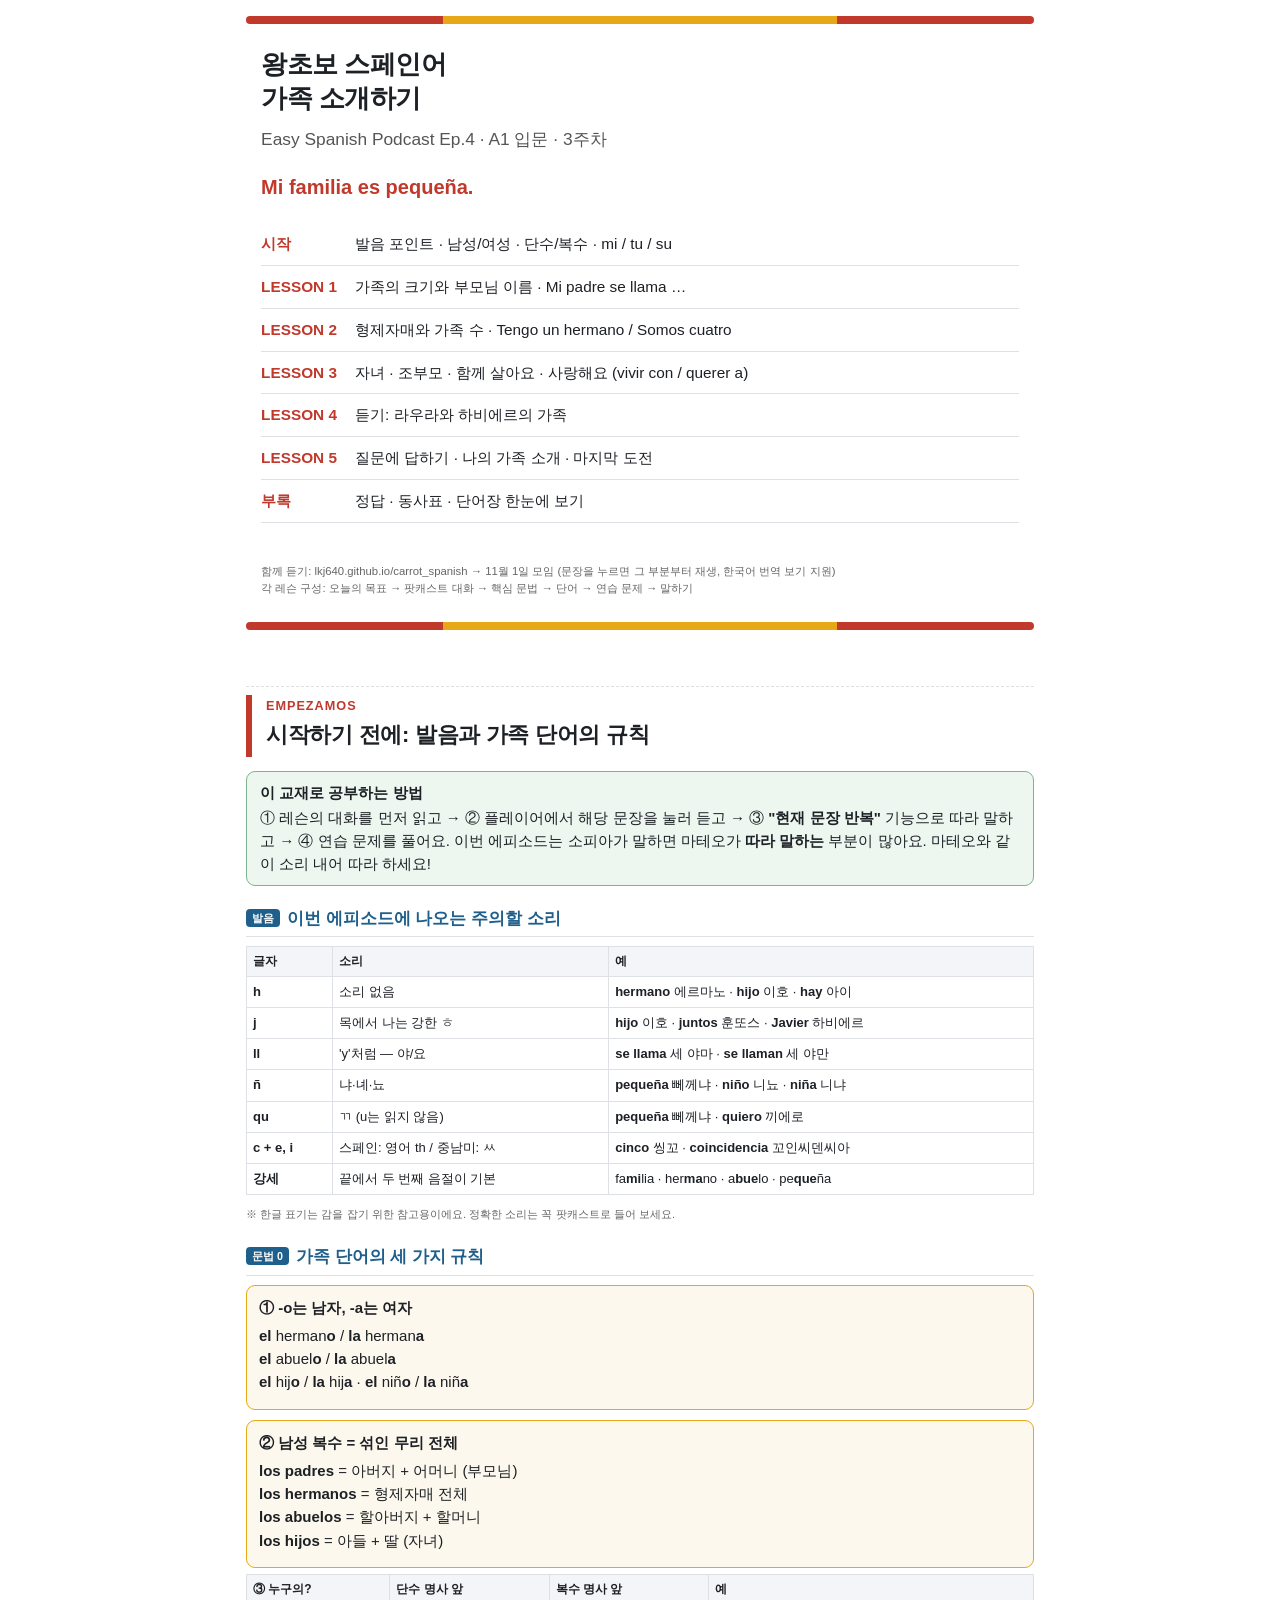
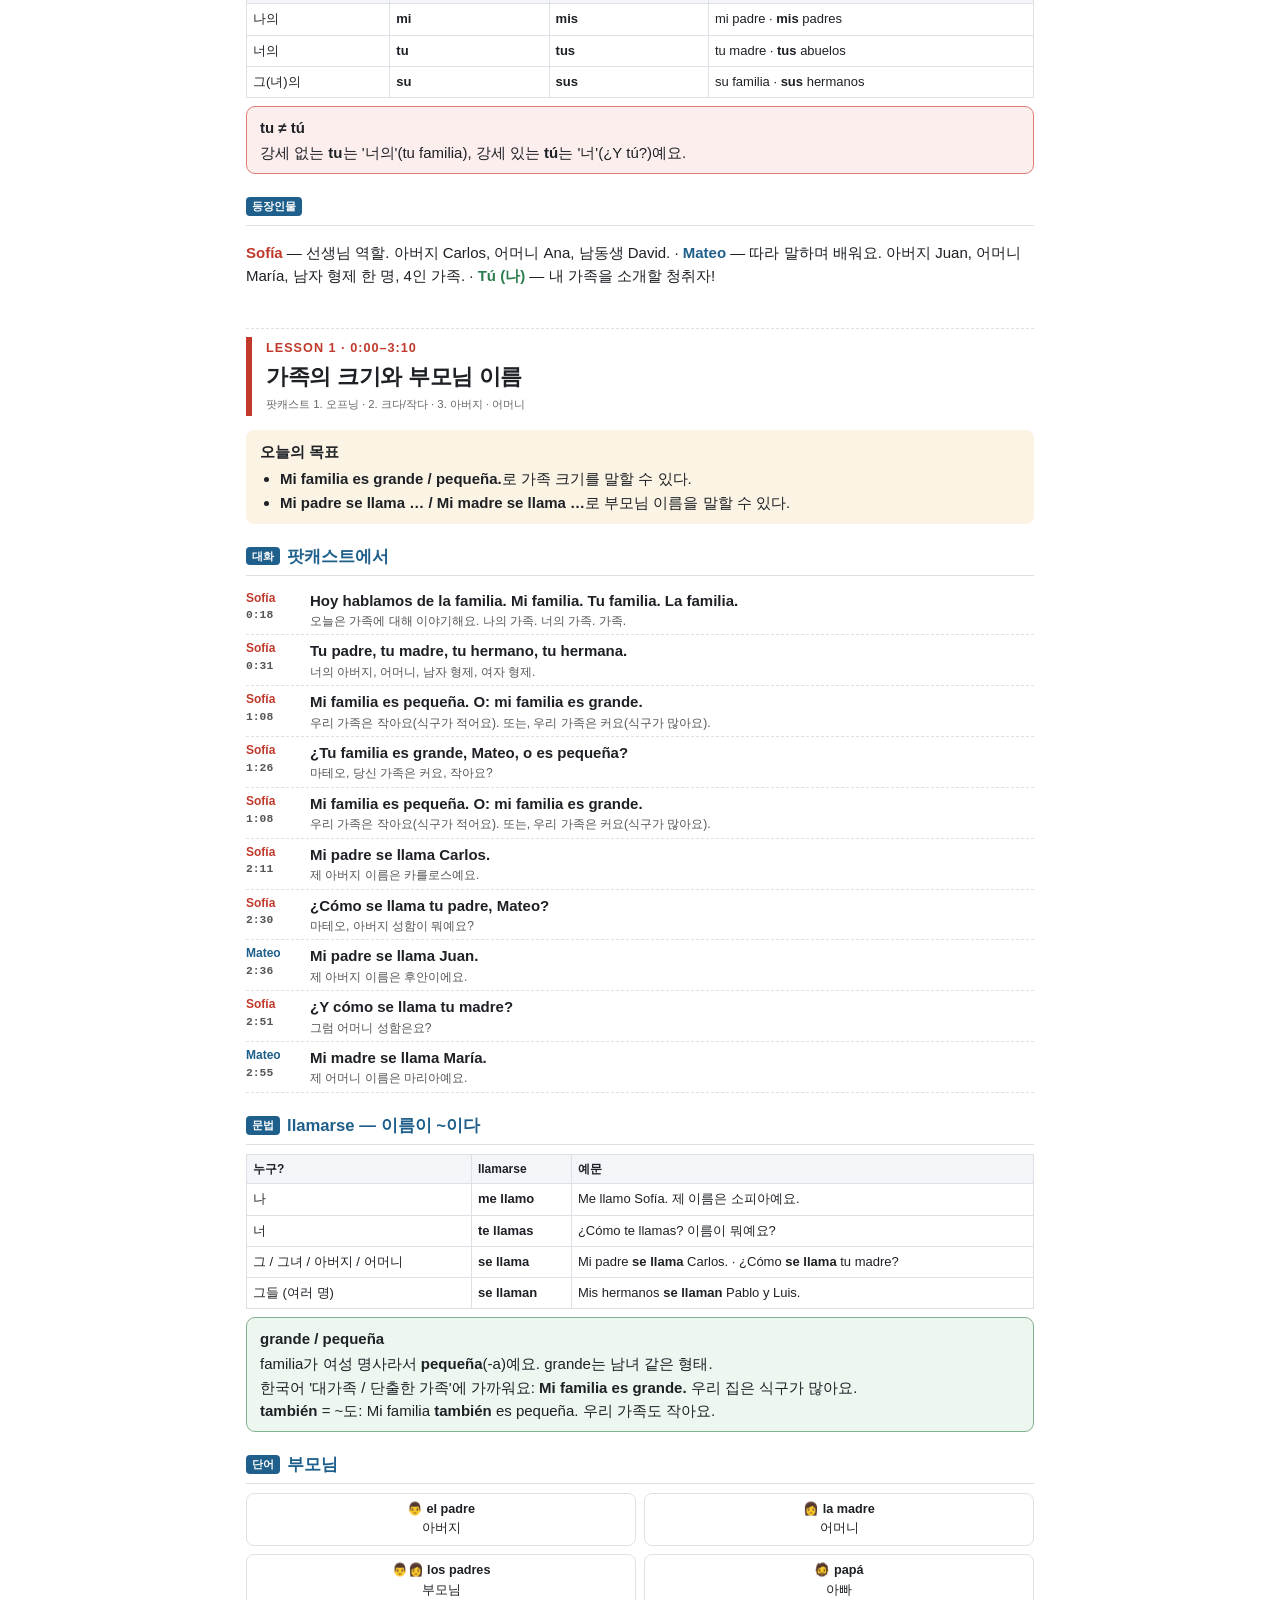
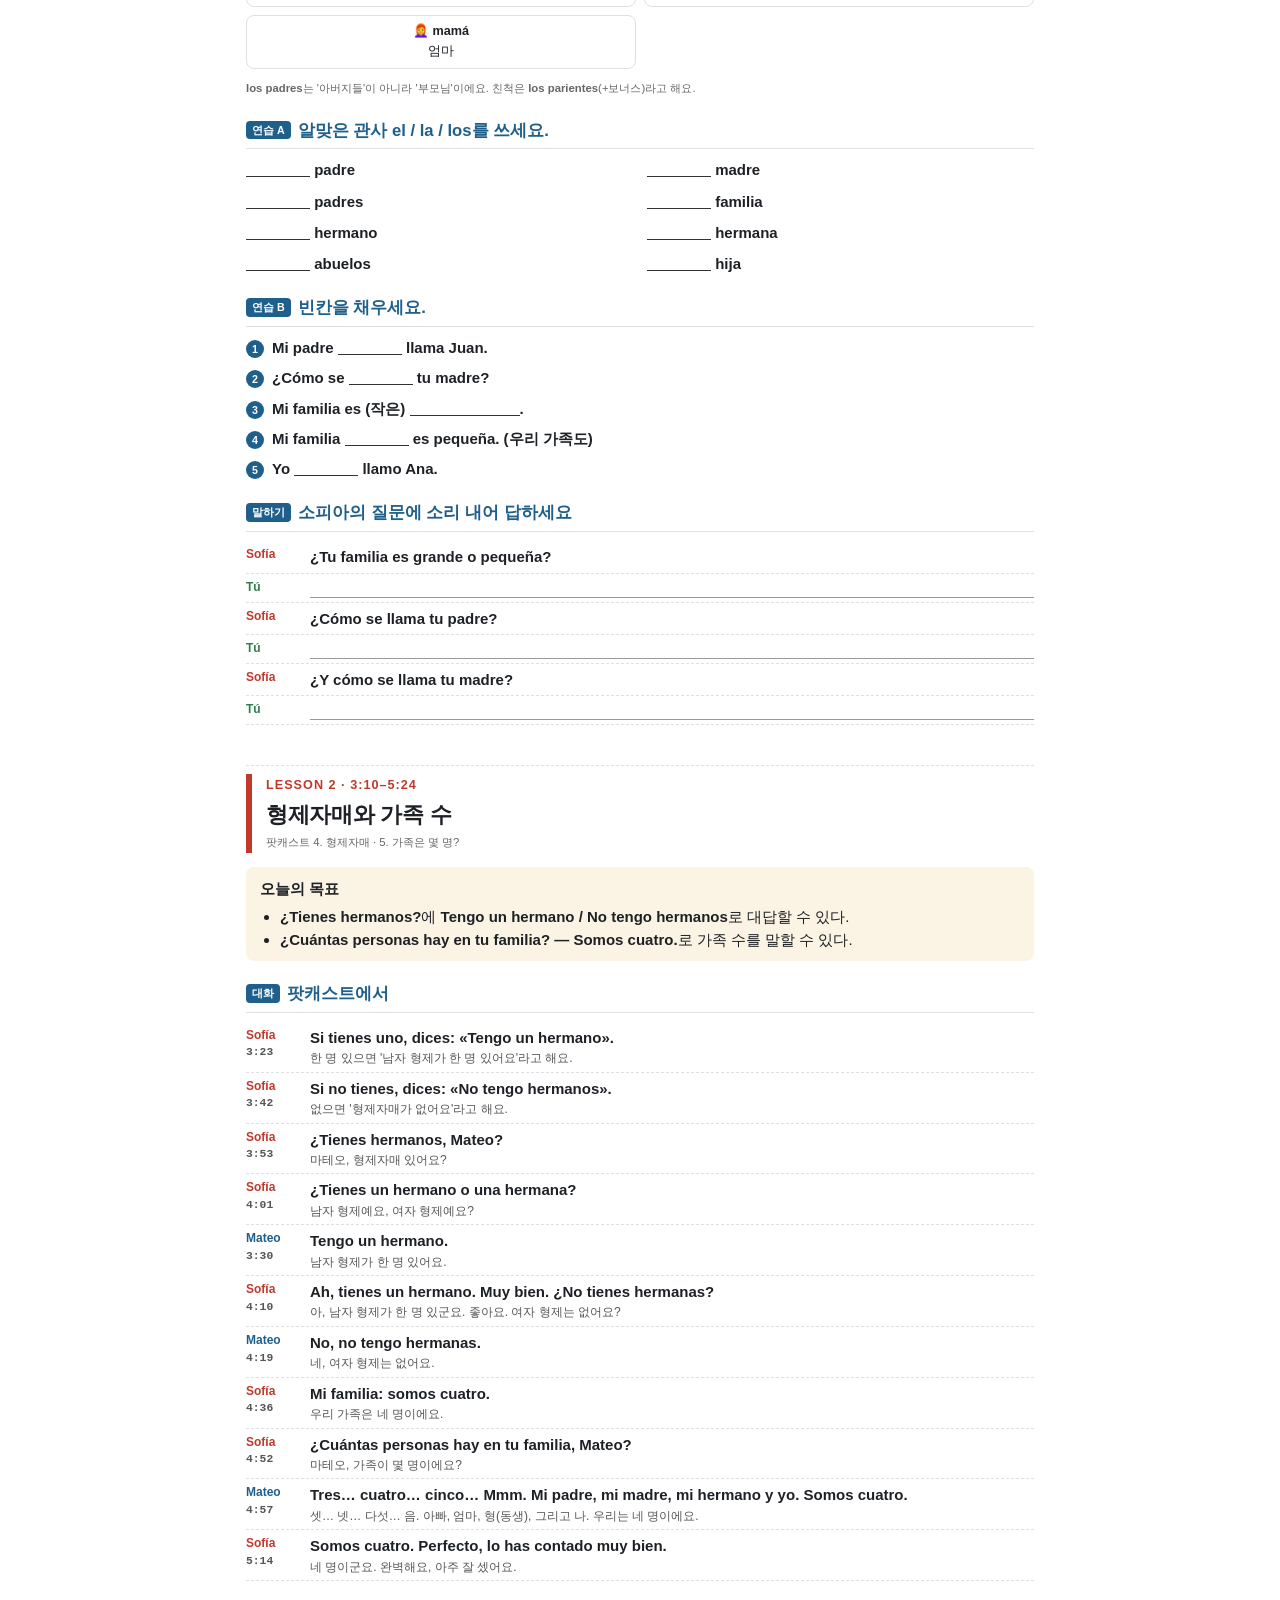
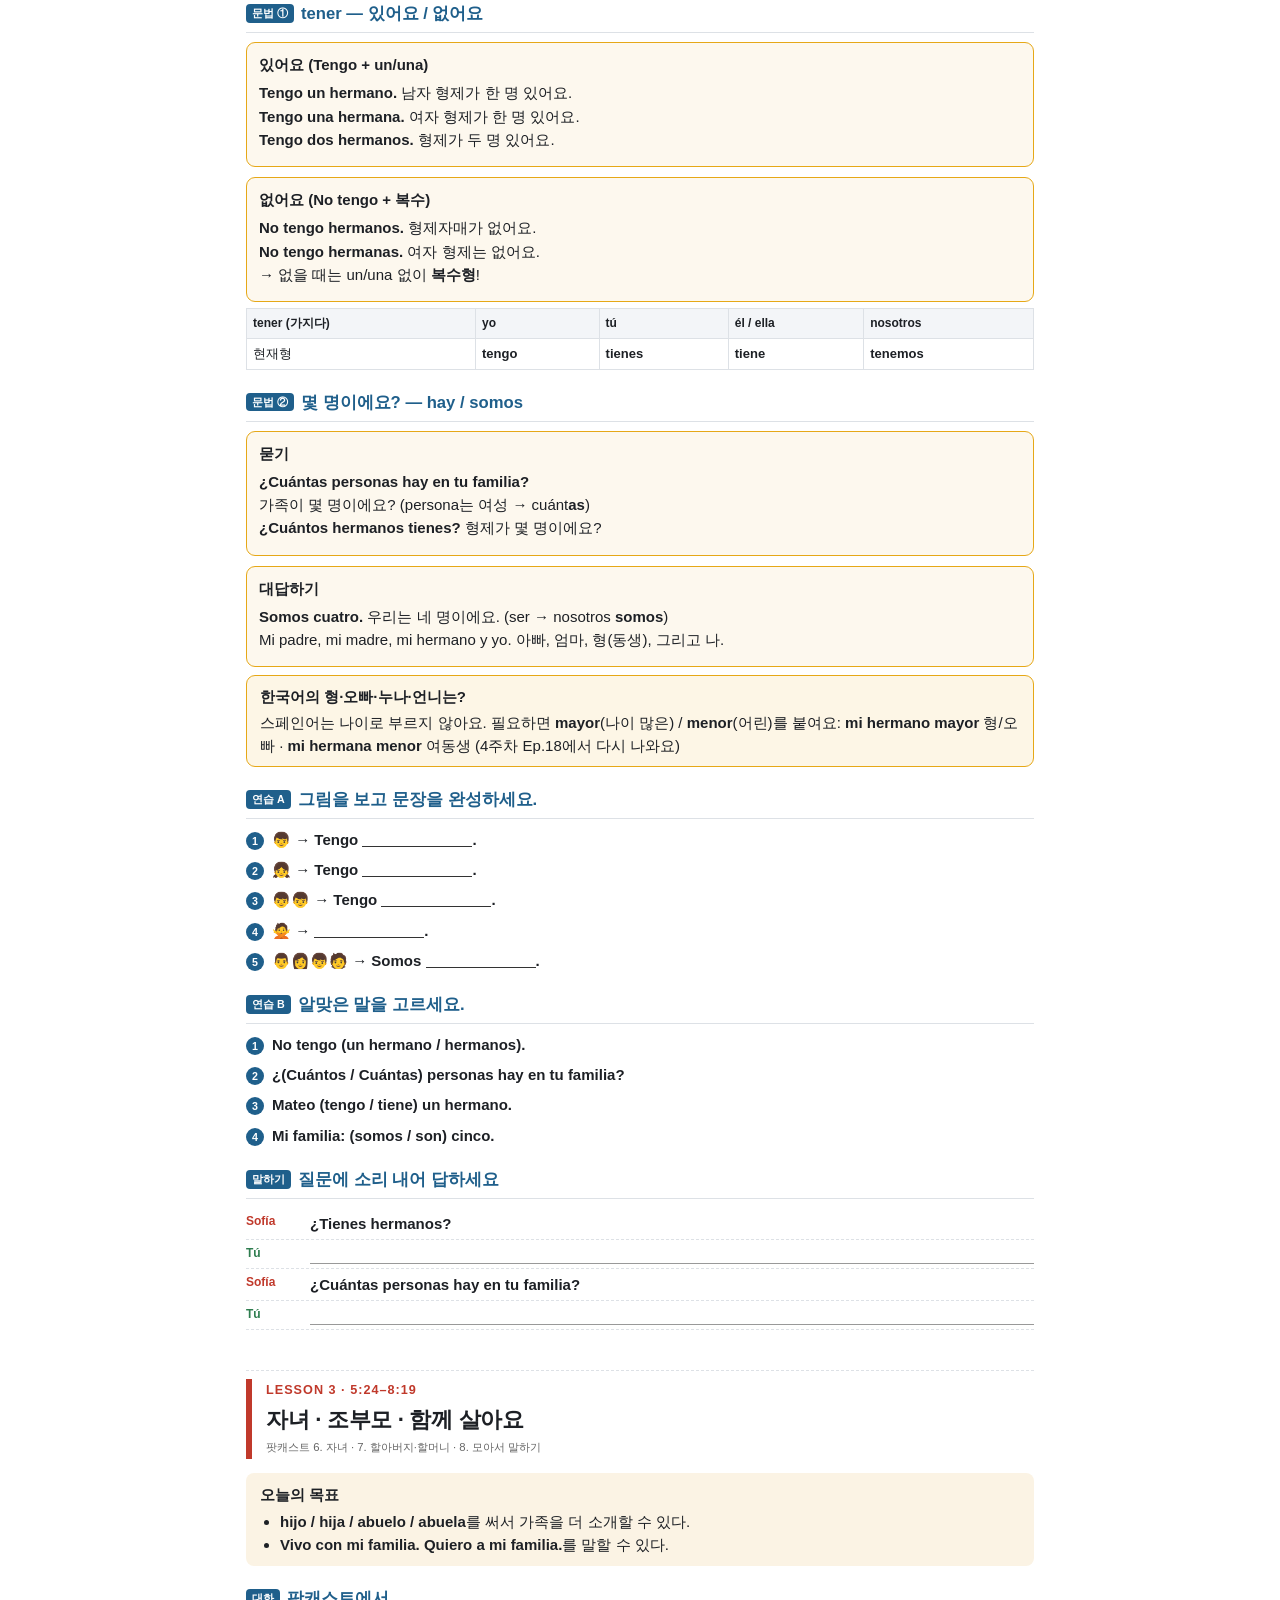
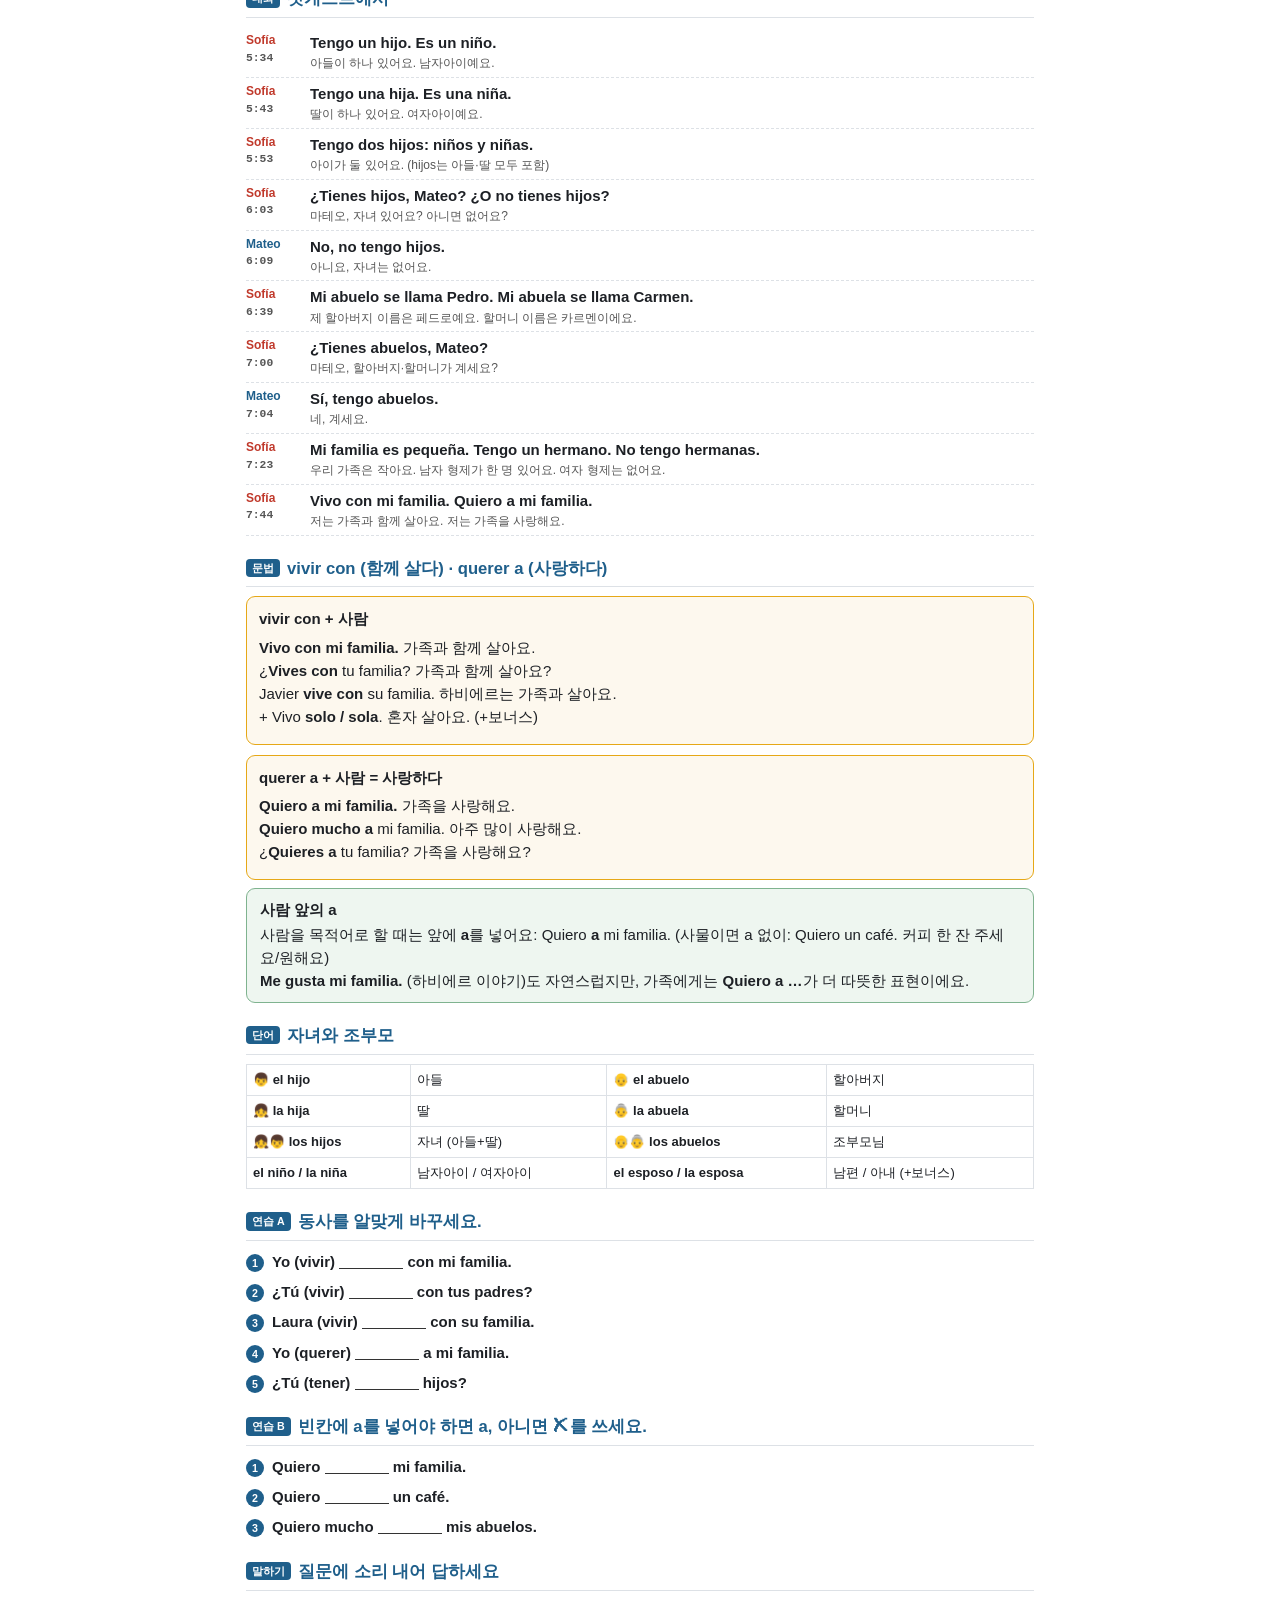
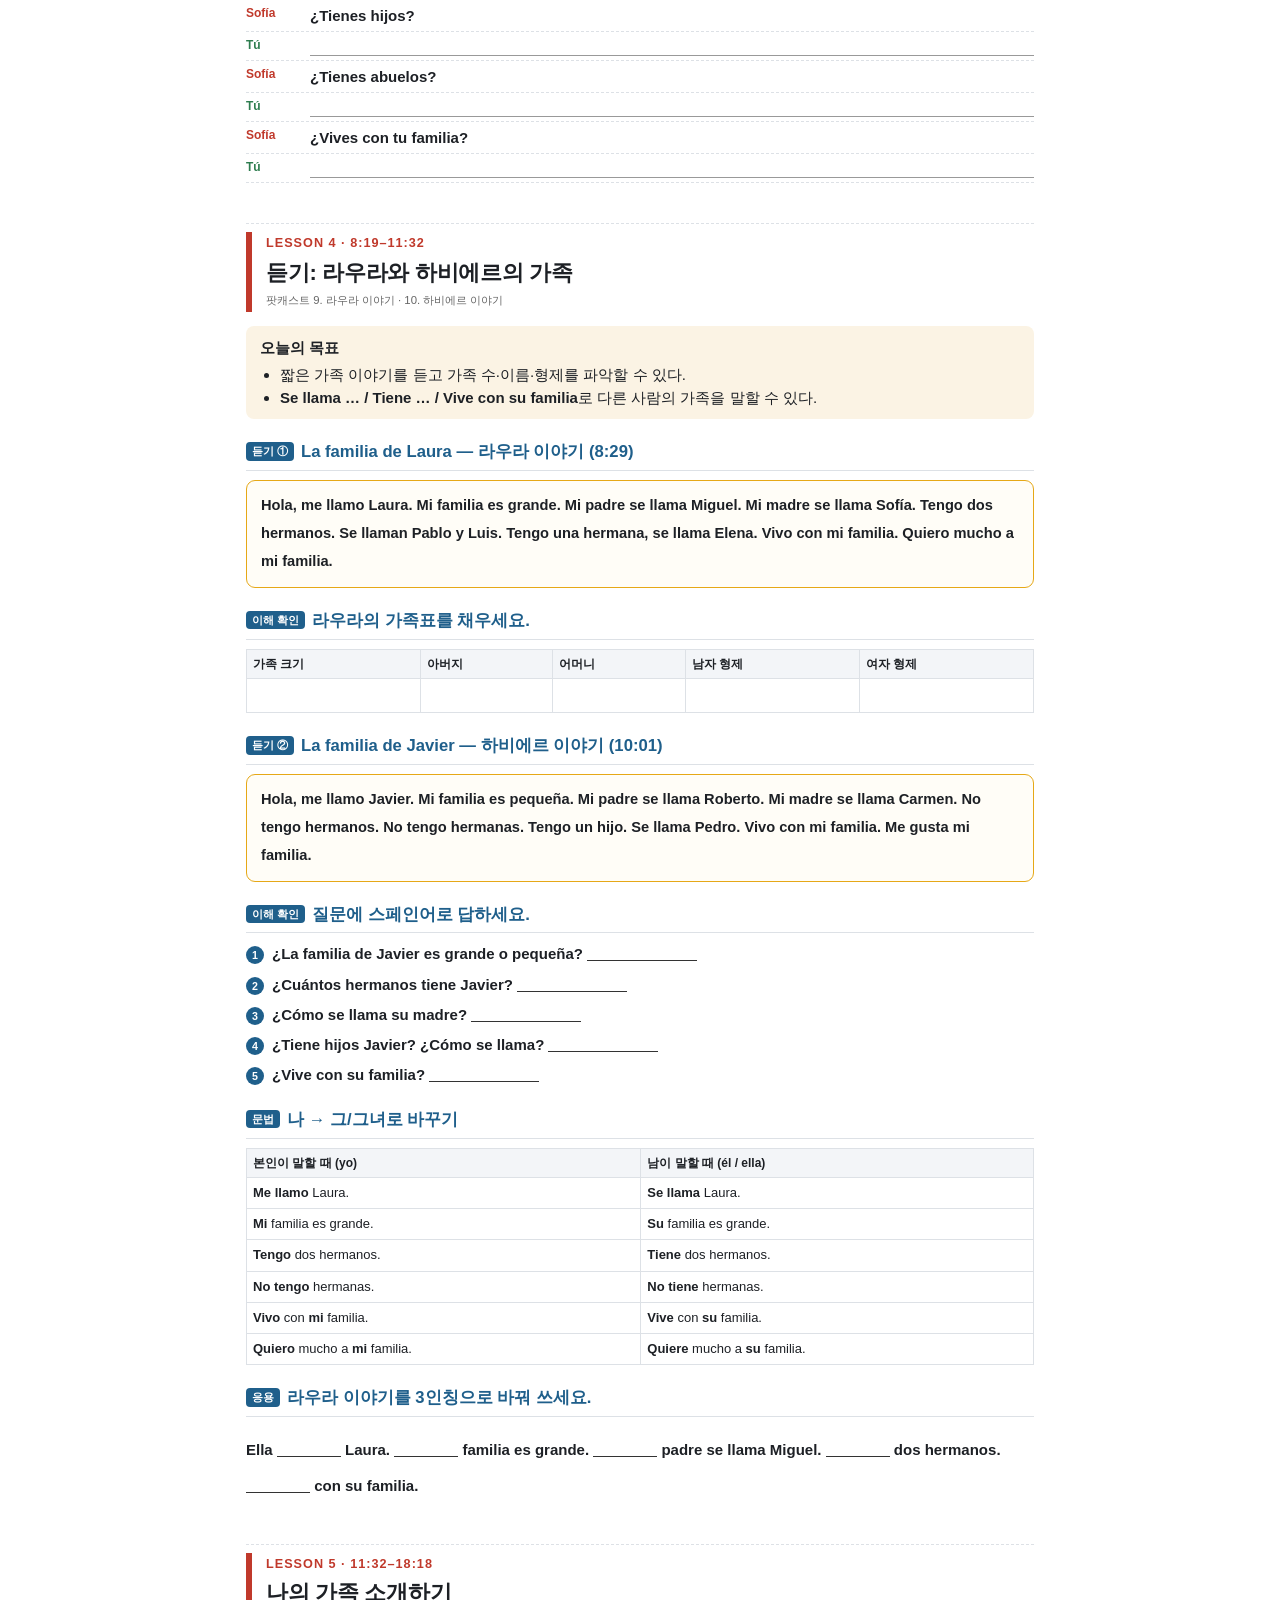
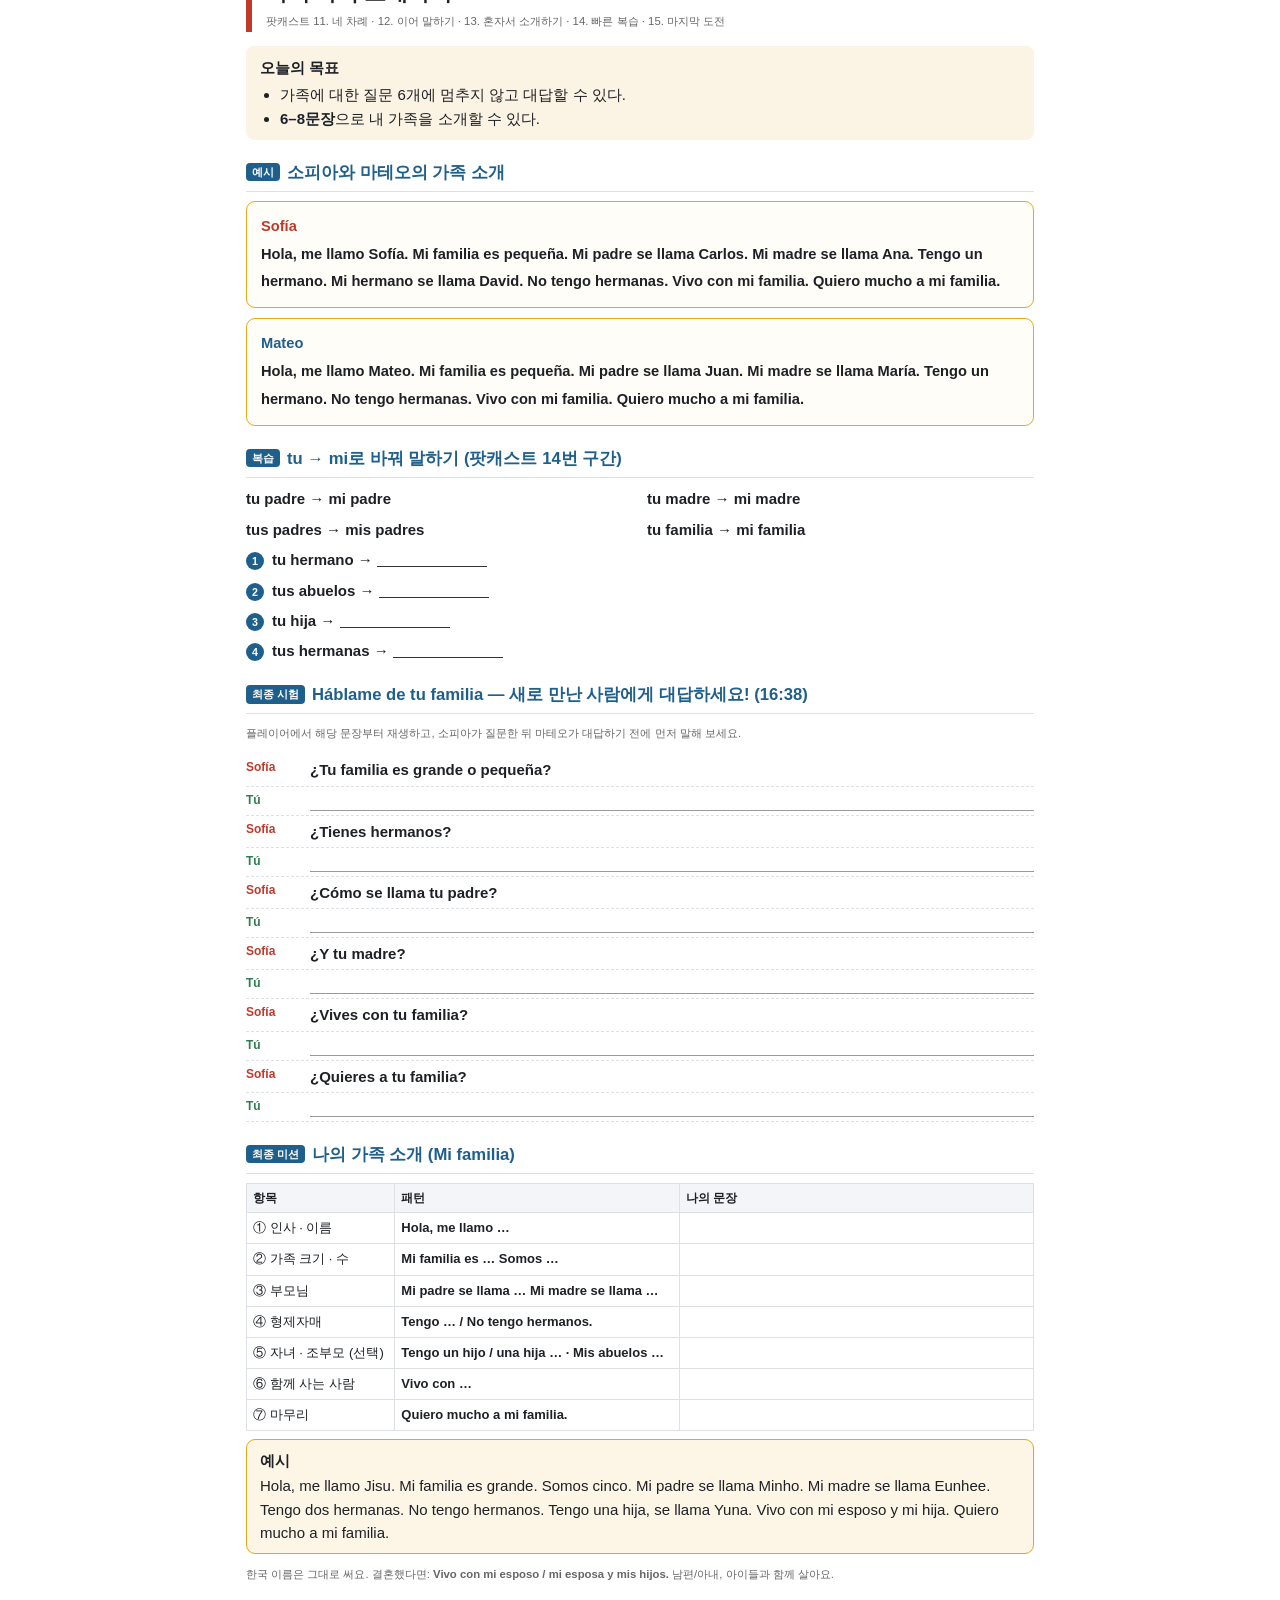
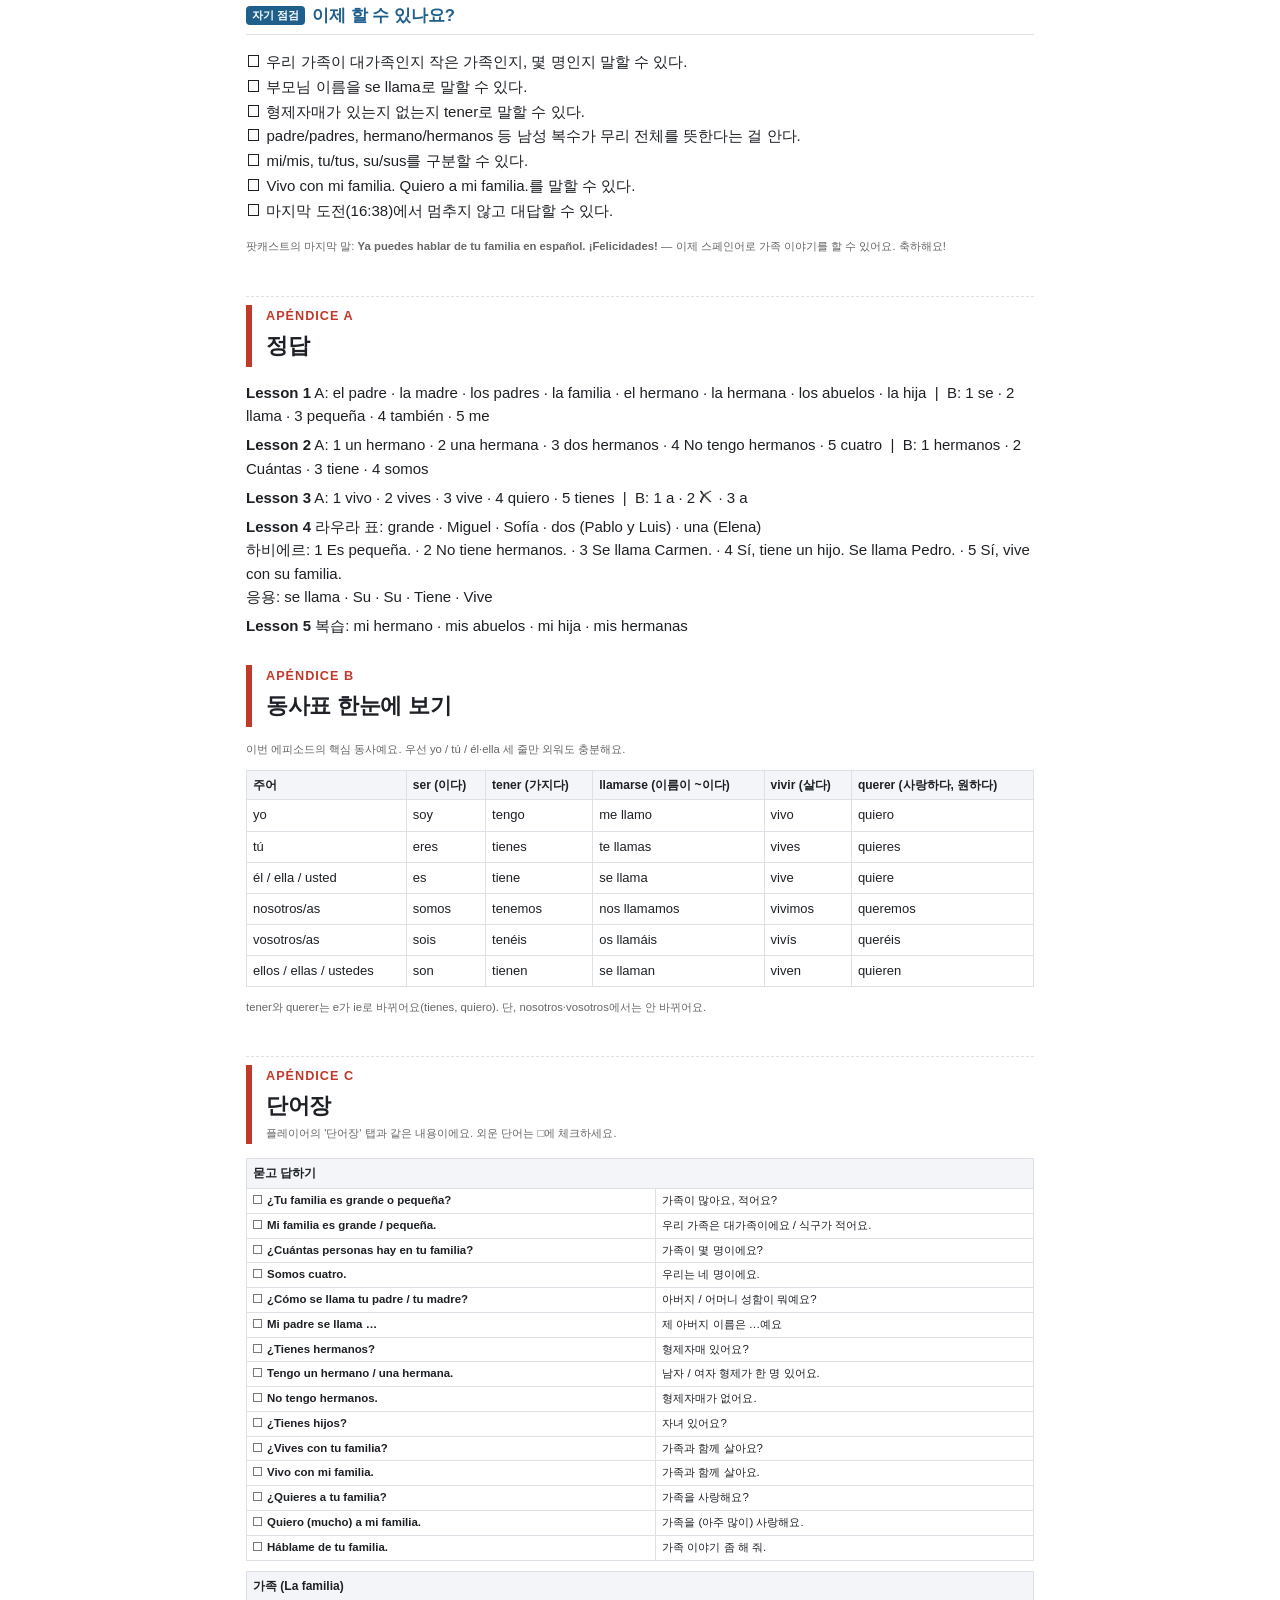
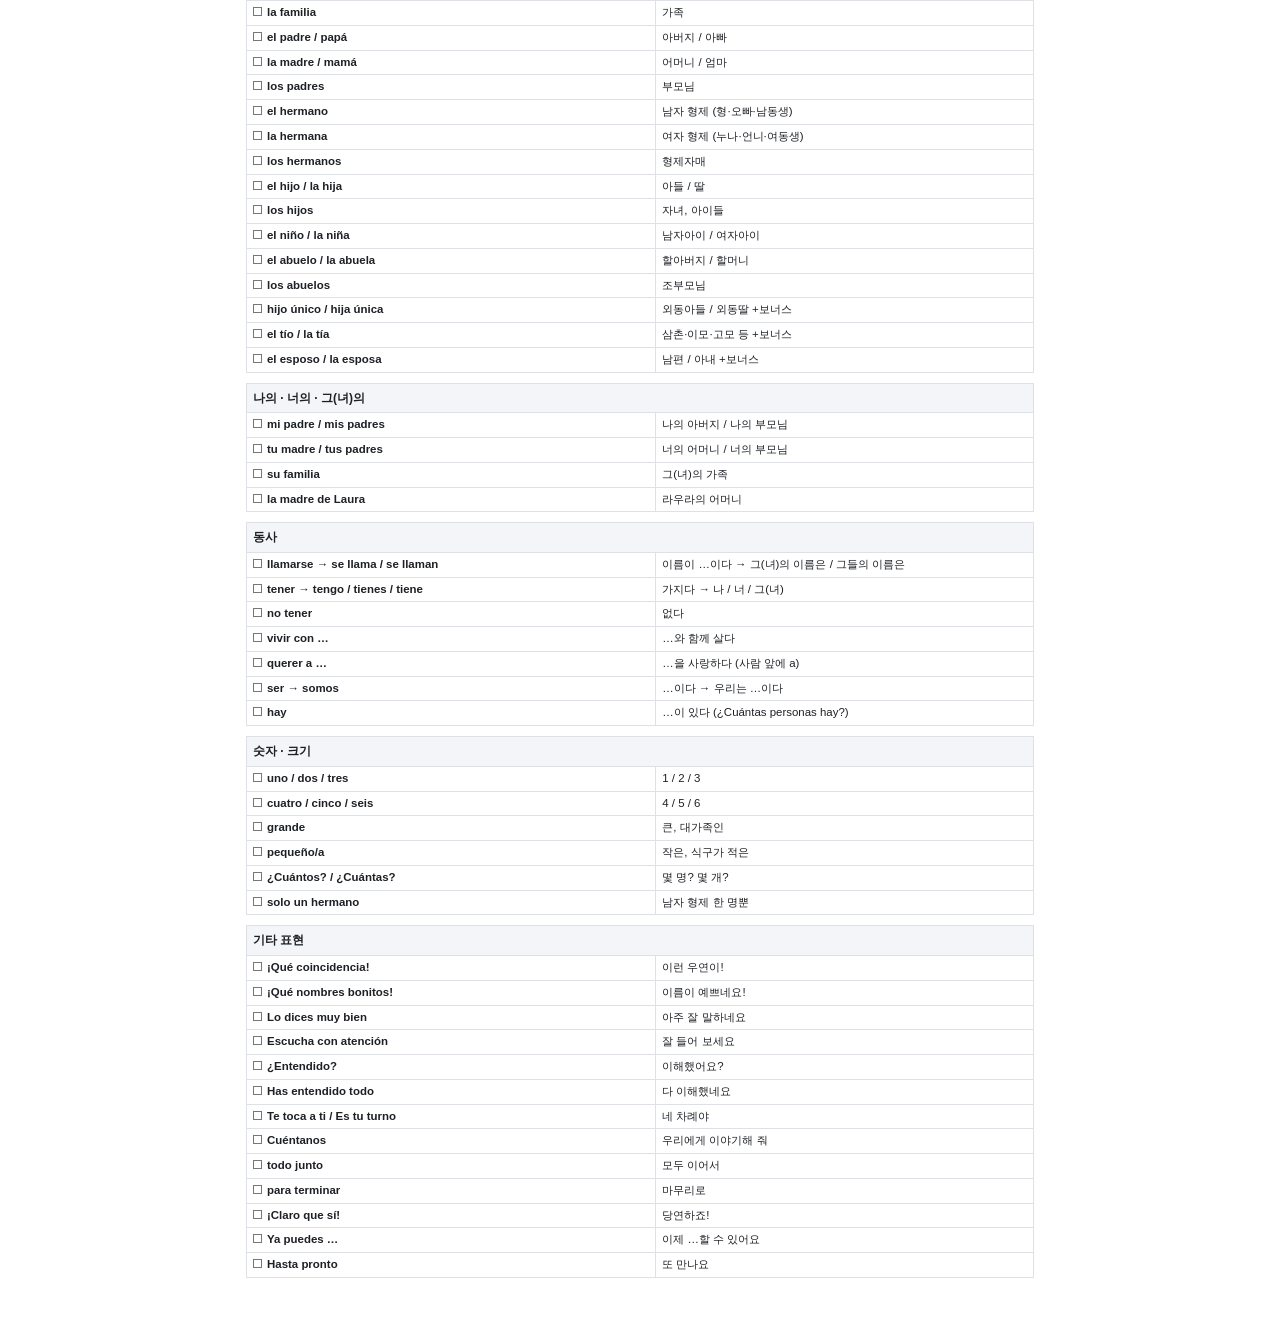
==== commit ff32fa8b: "3·4주차 순서 바꿈: 11/1 가족 소개(Ep.4) 자료 새로 만들고, 나에 대해 말하기(Ep.18)는 11/8로 Co-Authored-By: Claude Opus 5.5 <no" ====
--- a/meetings/2026-11-01/workbook.html
+++ b/meetings/2026-11-01/workbook.html
@@ -1,4 +1,4 @@
-<!doctype html><html lang="ko"><head><meta charset="utf-8"><title>스페인어 자기소개 교재 Ep18</title><style>@page{size:A4;margin:16mm 15mm 16mm}
+<!doctype html><html lang="ko"><head><meta charset="utf-8"><title>스페인어 가족 교재 Ep4</title><style>@page{size:A4;margin:16mm 15mm 16mm}
 :root{--red:#c0392b;--yel:#e6a817;--blue:#1f5f8b;--grn:#2e7d4f;--line:#dde1e6;--head:#f3f5f8}
 *{box-sizing:border-box}
 body{margin:0;font-family:"Helvetica Neue","Apple SD Gothic Neo",sans-serif;font-size:10.5pt;line-height:1.55;color:#1d2025;-webkit-print-color-adjust:exact;print-color-adjust:exact}
@@ -79,136 +79,110 @@
 .dw{flex-basis:52px}
 }
 </style></head><body><section class="cover"><div class="stripe"></div>
-<div class="ct"><h1>왕초보 스페인어<br>나에 대해 말하기</h1>
-<div class="cs">Easy Spanish Podcast Ep.18 · A1 입문 · 3주차</div>
-<div class="big">¿Quién eres? — Me llamo…</div>
+<div class="ct"><h1>왕초보 스페인어<br>가족 소개하기</h1>
+<div class="cs">Easy Spanish Podcast Ep.4 · A1 입문 · 3주차</div>
+<div class="big">Mi familia es pequeña.</div>
 <table class="toc">
-<tr><th>시작</th><td>발음 포인트 · 의문사 7개 한눈에 보기</td></tr>
-<tr><th>LESSON 1</th><td>이름과 나이 · Me llamo / Tengo … años</td></tr>
-<tr><th>LESSON 2</th><td>출신과 사는 곳 · Soy de / Vivo en</td></tr>
-<tr><th>LESSON 3</th><td>일 · 공부 · 언어 (-ar 동사 trabajar / estudiar / hablar)</td></tr>
-<tr><th>LESSON 4</th><td>형제자매와 취미 · Tengo un hermano / Me gusta leer</td></tr>
-<tr><th>LESSON 5</th><td>좋아하는 음식과 성격 · Soy tranquilo/a</td></tr>
-<tr><th>LESSON 6</th><td>새로운 사람에게 자기소개 · 기억력 퀴즈 · 마지막 도전</td></tr>
+<tr><th>시작</th><td>발음 포인트 · 남성/여성 · 단수/복수 · mi / tu / su</td></tr>
+<tr><th>LESSON 1</th><td>가족의 크기와 부모님 이름 · Mi padre se llama …</td></tr>
+<tr><th>LESSON 2</th><td>형제자매와 가족 수 · Tengo un hermano / Somos cuatro</td></tr>
+<tr><th>LESSON 3</th><td>자녀 · 조부모 · 함께 살아요 · 사랑해요 (vivir con / querer a)</td></tr>
+<tr><th>LESSON 4</th><td>듣기: 라우라와 하비에르의 가족</td></tr>
+<tr><th>LESSON 5</th><td>질문에 답하기 · 나의 가족 소개 · 마지막 도전</td></tr>
 <tr><th>부록</th><td>정답 · 동사표 · 단어장 한눈에 보기</td></tr>
 </table>
 <div class="foot">함께 듣기: lkj640.github.io/carrot_spanish → 11월 1일 모임 (문장을 누르면 그 부분부터 재생, 한국어 번역 보기 지원)<br>
 각 레슨 구성: 오늘의 목표 → 팟캐스트 대화 → 핵심 문법 → 단어 → 연습 문제 → 말하기</div></div>
-<div class="stripe"></div></section><section class="lesson"><div class="hd"><div class="k">EMPEZAMOS</div><h1>시작하기 전에: 발음과 의문사</h1></div>
-<div class="note g"><b>이 교재로 공부하는 방법</b>① 레슨의 대화를 먼저 읽고 → ② 플레이어에서 해당 문장을 눌러 듣고 → ③ <b>"현재 문장 반복"</b> 기능으로 따라 말하고 → ④ 연습 문제를 풀어요. 이번 에피소드는 소피아와 마테오가 <b>¿Y tú?</b>(여러분은요?)라고 자주 물어봐요. 그때마다 영상을 멈추고 내 대답을 소리 내어 말해 보세요!</div>
+<div class="stripe"></div></section><section class="lesson"><div class="hd"><div class="k">EMPEZAMOS</div><h1>시작하기 전에: 발음과 가족 단어의 규칙</h1></div>
+<div class="note g"><b>이 교재로 공부하는 방법</b>① 레슨의 대화를 먼저 읽고 → ② 플레이어에서 해당 문장을 눌러 듣고 → ③ <b>"현재 문장 반복"</b> 기능으로 따라 말하고 → ④ 연습 문제를 풀어요. 이번 에피소드는 소피아가 말하면 마테오가 <b>따라 말하는</b> 부분이 많아요. 마테오와 같이 소리 내어 따라 하세요!</div>
 <h2 class=""><span class="tag">발음</span>이번 에피소드에 나오는 주의할 소리</h2>
 <table class="t"><tr><th>글자</th><th>소리</th><th>예</th></tr>
-<tr><td><b>h</b></td><td>소리 없음</td><td><b>hablo</b> 아블로 · <b>hermano</b> 에르마노 · <b>hijo</b> 이호</td></tr>
-<tr><td><b>j</b></td><td>목에서 나는 강한 ㅎ</td><td><b>joven</b> 호벤 · <b>hijo</b> 이호 · <b>trabajo</b> 뜨라바호</td></tr>
-<tr><td><b>ñ</b></td><td>냐·녜·뇨</td><td><b>España</b> 에스빠냐 · <b>años</b> 아뇨스 · <b>diseño</b> 디세뇨</td></tr>
-<tr><td><b>v</b> = <b>b</b></td><td>둘 다 'ㅂ'에 가까워요</td><td><b>vivo</b> 비보 · <b>vives</b> 비베스</td></tr>
-<tr><td><b>qu</b></td><td>ㄲ (u는 읽지 않음)</td><td><b>¿qué?</b> 께 · <b>tranquilo</b> 뜨랑낄로</td></tr>
-<tr><td><b>c + e, i</b> / <b>z</b></td><td>스페인: 영어 th / 중남미: ㅆ</td><td><b>ciudad</b> 씨우닫 · <b>cinco</b> 씽꼬 · <b>sociable</b> 소씨아블레</td></tr>
-<tr><td><b>ll</b></td><td>'y'처럼 — 야/요</td><td><b>me llamo</b> 메 야모 · <b>¿Cómo te llamas?</b> 꼬모 떼 야마스</td></tr>
-<tr><td><b>r</b> / <b>rr</b></td><td>혀를 한 번 / 여러 번 굴림</td><td><b>librería</b> 리브레리아 · <b>reto</b> 레또(첫 r은 길게)</td></tr>
+<tr><td><b>h</b></td><td>소리 없음</td><td><b>hermano</b> 에르마노 · <b>hijo</b> 이호 · <b>hay</b> 아이</td></tr>
+<tr><td><b>j</b></td><td>목에서 나는 강한 ㅎ</td><td><b>hijo</b> 이호 · <b>juntos</b> 훈또스 · <b>Javier</b> 하비에르</td></tr>
+<tr><td><b>ll</b></td><td>'y'처럼 — 야/요</td><td><b>se llama</b> 세 야마 · <b>se llaman</b> 세 야만</td></tr>
+<tr><td><b>ñ</b></td><td>냐·녜·뇨</td><td><b>pequeña</b> 뻬께냐 · <b>niño</b> 니뇨 · <b>niña</b> 니냐</td></tr>
+<tr><td><b>qu</b></td><td>ㄲ (u는 읽지 않음)</td><td><b>pequeña</b> 뻬께냐 · <b>quiero</b> 끼에로</td></tr>
+<tr><td><b>c + e, i</b></td><td>스페인: 영어 th / 중남미: ㅆ</td><td><b>cinco</b> 씽꼬 · <b>coincidencia</b> 꼬인씨덴씨아</td></tr>
+<tr><td><b>강세</b></td><td>끝에서 두 번째 음절이 기본</td><td>fa<b>mi</b>lia · her<b>ma</b>no · a<b>bue</b>lo · pe<b>que</b>ña</td></tr>
 </table>
 <p class="sm">※ 한글 표기는 감을 잡기 위한 참고용이에요. 정확한 소리는 꼭 팟캐스트로 들어 보세요.</p>
-<h2 class=""><span class="tag">문법 0</span>의문사 7개 — 자기소개 질문은 이걸로 다 만들어요</h2>
-<table class="t"><tr><th>의문사</th><th>뜻</th><th>이번 에피소드의 질문</th></tr>
-<tr><td><b>¿Quién?</b></td><td>누구</td><td>¿Quién eres? 당신은 누구예요?</td></tr>
-<tr><td><b>¿Cómo?</b></td><td>어떻게, 어떤</td><td>¿Cómo te llamas? 이름이 뭐예요? · ¿Cómo eres? 어떤 사람이에요?</td></tr>
-<tr><td><b>¿Cuántos / Cuántas?</b></td><td>몇 개, 얼마나 많이</td><td>¿Cuántos años tienes? 몇 살이에요?</td></tr>
-<tr><td><b>¿De dónde?</b></td><td>어디에서(출신)</td><td>¿De dónde eres? 어디 출신이에요?</td></tr>
-<tr><td><b>¿Dónde?</b></td><td>어디에</td><td>¿Dónde vives? 어디 살아요?</td></tr>
-<tr><td><b>¿Qué?</b></td><td>무엇</td><td>¿Qué idiomas hablas? · ¿Qué te gusta hacer?</td></tr>
-<tr><td><b>¿Cuál / Cuáles?</b></td><td>어느 것, 무엇 (정해진 것 중에서)</td><td>¿Cuál es tu comida favorita? · ¿Cuáles son tus pasatiempos?</td></tr>
-</table>
-<div class="note r"><b>의문사에는 항상 강세 부호!</b> qué, cómo, dónde, cuál, quién, cuántos — 질문할 때는 늘 강세(´)가 붙어요. 그리고 스페인어는 물음표를 앞뒤에 써요: <b>¿</b>…<b>?</b></div>
+<h2 class=""><span class="tag">문법 0</span>가족 단어의 세 가지 규칙</h2>
+<div class="two"><div class="box y"><b>① -o는 남자, -a는 여자</b>
+<p><b>el</b> herman<b>o</b> / <b>la</b> herman<b>a</b><br><b>el</b> abuel<b>o</b> / <b>la</b> abuel<b>a</b><br><b>el</b> hij<b>o</b> / <b>la</b> hij<b>a</b> · <b>el</b> niñ<b>o</b> / <b>la</b> niñ<b>a</b></p></div>
+<div class="box y"><b>② 남성 복수 = 섞인 무리 전체</b>
+<p><b>los padres</b> = 아버지 + 어머니 (부모님)<br><b>los hermanos</b> = 형제자매 전체<br><b>los abuelos</b> = 할아버지 + 할머니<br><b>los hijos</b> = 아들 + 딸 (자녀)</p></div></div>
+<table class="t"><tr><th>③ 누구의?</th><th>단수 명사 앞</th><th>복수 명사 앞</th><th>예</th></tr>
+<tr><td>나의</td><td><b>mi</b></td><td><b>mis</b></td><td>mi padre · <b>mis</b> padres</td></tr>
+<tr><td>너의</td><td><b>tu</b></td><td><b>tus</b></td><td>tu madre · <b>tus</b> abuelos</td></tr>
+<tr><td>그(녀)의</td><td><b>su</b></td><td><b>sus</b></td><td>su familia · <b>sus</b> hermanos</td></tr></table>
+<div class="note r"><b>tu ≠ tú</b> 강세 없는 <b>tu</b>는 '너의'(tu familia), 강세 있는 <b>tú</b>는 '너'(¿Y tú?)예요.</div>
 <h2><span class="tag">등장인물</span></h2>
-<p><b class="cS">Sofía</b> — 28살, 스페인 출신, 마드리드의 서점에서 일해요. 책 읽기를 좋아하는 차분하고 밝은 사람. · <b class="cM">Mateo</b> — 25살, 멕시코 출신, 마드리드에서 그래픽 디자인을 공부해요. 축구·영화·요리, 그리고 먹는 걸 좋아하는 사교적인 외동. · <b class="cT">Tú (나)</b> — ¿Y tú?에 대답하는 청취자!</p>
-</section><section class="lesson"><div class="hd"><div class="k">LESSON 1 · 0:00–1:26</div><h1>이름과 나이 말하기</h1><div class="s">팟캐스트 1. 오프닝 · 2. 나이</div></div><div class="goal"><b>오늘의 목표</b><ul><li><b>¿Quién eres? / ¿Cómo te llamas?</b>에 <b>Me llamo …</b>로 대답할 수 있다.</li><li><b>¿Cuántos años tienes?</b>에 <b>Tengo … años</b>로 대답할 수 있다.</li></ul></div><h2 class=""><span class="tag">대화</span>팟캐스트에서</h2><div class="dlg"><div class="dl"><div class="dw M">Mateo<span>0:05</span></div><div><b>Sofía, tengo una pregunta.</b><small>소피아, 질문이 하나 있어요.</small></div></div><div class="dl"><div class="dw S">Sofía<span>0:10</span></div><div><b>Dime, Mateo. ¿Qué pregunta?</b><small>말해 봐요, 마테오. 무슨 질문이요?</small></div></div><div class="dl"><div class="dw M">Mateo<span>0:14</span></div><div><b>Es una pregunta muy fácil. ¿Quién eres?</b><small>아주 쉬운 질문이에요. 당신은 누구예요?</small></div></div><div class="dl"><div class="dw S">Sofía<span>0:29</span></div><div><b>Bueno, me llamo Sofía.</b><small>음, 제 이름은 소피아예요.</small></div></div><div class="dl"><div class="dw M">Mateo<span>0:53</span></div><div><b>¿Cuántos años tienes, Sofía?</b><small>소피아, 몇 살이에요?</small></div></div><div class="dl"><div class="dw S">Sofía<span>0:56</span></div><div><b>Tengo 28 años.</b><small>저는 스물여덟 살이에요.</small></div></div><div class="dl"><div class="dw M">Mateo<span>1:00</span></div><div><b>¿28? Mmm, eres joven.</b><small>스물여덟? 음, 젊네요.</small></div></div><div class="dl"><div class="dw M">Mateo<span>1:11</span></div><div><b>Yo tengo 25 años.</b><small>저는 스물다섯 살이에요.</small></div></div><div class="dl"><div class="dw S">Sofía<span>1:16</span></div><div><b>¡Ah! Mmm, ¿25? ¿Eres más joven que yo?</b><small>아! 음, 스물다섯? 저보다 어려요?</small></div></div></div><h2 class=""><span class="tag">문법</span>나이는 tener(가지다)로 말해요</h2><div class="two"><div class="box y"><b>이름</b>
-<p><b>Me llamo Sofía.</b> 제 이름은 소피아예요.<br><b>Soy Mateo.</b> 저는 마테오예요. (Ep.1 복습)<br><b>¿Cómo te llamas?</b> 이름이 뭐예요?</p></div>
-<div class="box y"><b>나이 = 몇 해를 "가지고" 있다</b>
-<p><b>Tengo 28 años.</b> 저는 28살이에요.<br><b>¿Cuántos años tienes?</b> 몇 살이에요?<br>✗ <s>Soy 28 años.</s> → 나이에는 ser가 아니라 <b>tener</b>!</p></div></div>
-<table class="t"><tr><th>tener (가지다)</th><th>yo</th><th>tú</th><th>él / ella</th></tr>
-<tr><td>현재형</td><td><b>tengo</b></td><td><b>tienes</b></td><td><b>tiene</b></td></tr></table>
-<div class="note g"><b>비교하기</b> <b>más joven que yo</b> = 나보다 더 젊은(어린) · Mateo es <b>más joven que</b> Sofía. 마테오는 소피아보다 어려요.
-<br><b>ño</b>에 주의: <b>años</b>(나이, 해) ≠ anos. 물결(~)을 꼭 써요!</div>
-<h2 class=""><span class="tag">숫자</span>20–30 (Ep.1 숫자 복습)</h2>
-<div class="grid5"><div><b>20</b> veinte</div><div><b>21</b> veintiuno</div><div><b>22</b> veintidós</div><div><b>23</b> veintitrés</div><div><b>24</b> veinticuatro</div>
-<div><b>25</b> veinticinco</div><div><b>26</b> veintiséis</div><div><b>27</b> veintisiete</div><div><b>28</b> veintiocho</div><div><b>30</b> treinta</div></div>
-<p class="sm">31부터는 <b>treinta y uno</b>, 42는 <b>cuarenta y dos</b>처럼 y로 이어요. 40 cuarenta · 50 cincuenta · 60 sesenta</p><h2 class=""><span class="tag">연습 A</span>숫자를 스페인어로 쓰고 문장을 완성하세요.</h2><ol class="q"><li><span class=n>1</span>🎂 25 → Tengo <span class="bl"></span> años.</li><li><span class=n>2</span>🎂 28 → Sofía tiene <span class="bl"></span> años.</li><li><span class=n>3</span>🎂 30 → Mi hermano tiene <span class="bl"></span> años.</li><li><span class=n>4</span>🎂 나이 → Yo tengo <span class="bl"></span> años.</li></ol><h2 class=""><span class="tag">연습 B</span>알맞은 말을 고르세요.</h2><ol class="q"><li><span class=n>1</span>(Soy / Tengo) 25 años.</li><li><span class=n>2</span>¿Cuántos años (tienes / tiene), Mateo?</li><li><span class=n>3</span>Me (llamo / llamas) Sofía.</li><li><span class=n>4</span>¿Cómo te (llamo / llamas)?</li></ol><h2 class=""><span class="tag">말하기</span>마테오의 질문에 소리 내어 답하세요</h2><div class="dlg"><div class="dl"><div class="dw M">Mateo</div><div><b>¿Quién eres? Cuéntame.</b></div></div><div class="dl"><div class="dw T">Tú</div><div class="ans"></div></div><div class="dl"><div class="dw M">Mateo</div><div><b>¿Cuántos años tienes?</b></div></div><div class="dl"><div class="dw T">Tú</div><div class="ans"></div></div></div></section><section class="lesson"><div class="hd"><div class="k">LESSON 2 · 1:26–2:33</div><h1>출신과 사는 곳 말하기</h1><div class="s">팟캐스트 3. 출신 · 4. 사는 곳</div></div><div class="goal"><b>오늘의 목표</b><ul><li><b>¿De dónde eres? — Soy de …</b>로 출신을 말할 수 있다.</li><li><b>¿Dónde vives? — Vivo en …</b>으로 사는 곳을 말할 수 있다.</li></ul></div><h2 class=""><span class="tag">대화</span>팟캐스트에서</h2><div class="dlg"><div class="dl"><div class="dw M">Mateo<span>1:26</span></div><div><b>Sofía, ¿de dónde eres?</b><small>소피아, 어디 출신이에요?</small></div></div><div class="dl"><div class="dw S">Sofía<span>1:29</span></div><div><b>Soy de España.</b><small>저는 스페인 출신이에요.</small></div></div><div class="dl"><div class="dw M">Mateo<span>1:32</span></div><div><b>¿De España? Es un país muy bonito.</b><small>스페인이요? 아주 아름다운 나라죠.</small></div></div><div class="dl"><div class="dw S">Sofía<span>1:39</span></div><div><b>Sí. Me encanta España.</b><small>네. 저는 스페인이 정말 좋아요.</small></div></div><div class="dl"><div class="dw S">Sofía<span>1:52</span></div><div><b>Por ejemplo: «Soy de México» o «Soy de Colombia».</b><small>예를 들어 '저는 멕시코 출신이에요' 또는 '저는 콜롬비아 출신이에요'.</small></div></div><div class="dl"><div class="dw M">Mateo<span>2:03</span></div><div><b>Sofía, ¿dónde vives?</b><small>소피아, 어디 살아요?</small></div></div><div class="dl"><div class="dw S">Sofía<span>2:07</span></div><div><b>Vivo en Madrid.</b><small>저는 마드리드에 살아요.</small></div></div><div class="dl"><div class="dw M">Mateo<span>2:11</span></div><div><b>En Madrid. The capital.</b><small>마드리드. 수도네요.</small></div></div><div class="dl"><div class="dw S">Sofía<span>2:15</span></div><div><b>Sí, me gusta mucho vivir en Madrid.</b><small>네, 마드리드에 사는 게 아주 좋아요.</small></div></div></div><h2 class=""><span class="tag">문법</span>ser de (출신) vs vivir en (사는 곳)</h2><div class="two"><div class="box y"><b>출신 = ser + de</b>
-<p><b>Soy de</b> Corea. 저는 한국 출신이에요.<br><b>¿De dónde eres?</b> 어디 출신이에요?<br>Sofía <b>es de</b> España. · Mateo <b>es de</b> México.</p></div>
-<div class="box y"><b>사는 곳 = vivir + en</b>
-<p><b>Vivo en</b> Goyang. 저는 고양에 살아요.<br><b>¿Dónde vives?</b> 어디 살아요?<br>Sofía y Mateo <b>viven en</b> Madrid.</p></div></div>
-<table class="t"><tr><th>vivir (살다, -ir 동사)</th><th>yo</th><th>tú</th><th>él / ella</th><th>nosotros</th><th>ellos</th></tr>
-<tr><td>현재형</td><td><b>vivo</b></td><td><b>vives</b></td><td><b>vive</b></td><td><b>vivimos</b></td><td><b>viven</b></td></tr></table>
-<div class="note g"><b>출신과 사는 곳은 다를 수 있어요</b> 마테오는 <b>Soy de México</b>(멕시코 출신)이지만 <b>Vivo en Madrid</b>(마드리드에 살아요). 나도: <b>Soy de Busan, pero vivo en Ilsan.</b> 부산 출신이지만 일산에 살아요.
-<br><b>me gusta + 동사원형</b>: Me gusta mucho <b>vivir</b> en Madrid. 마드리드에 사는 게 아주 좋아요.</div>
-<h2 class=""><span class="tag">단어</span>나라 · 도시</h2>
-<table class="t"><tr><td><b>Corea (del Sur)</b></td><td>한국</td><td><b>Seúl</b></td><td>서울</td></tr>
-<tr><td><b>España</b></td><td>스페인</td><td><b>Madrid</b></td><td>마드리드 (la capital 수도)</td></tr>
-<tr><td><b>México</b></td><td>멕시코 (x는 ㅎ 소리: 메히꼬)</td><td><b>Colombia</b></td><td>콜롬비아</td></tr>
-<tr><td><b>el país</b></td><td>나라</td><td><b>la ciudad</b></td><td>도시 · otra ciudad 다른 도시</td></tr></table><h2 class=""><span class="tag">연습 A</span>ser de / vivir en을 알맞게 바꾸세요.</h2><ol class="q"><li><span class=n>1</span>Yo <span class="bl s"></span> de Corea. (ser)</li><li><span class=n>2</span>Sofía <span class="bl s"></span> en Madrid. (vivir)</li><li><span class=n>3</span>¿Tú <span class="bl s"></span> en Seúl? (vivir)</li><li><span class=n>4</span>Mateo <span class="bl s"></span> de México. (ser)</li><li><span class=n>5</span>Nosotros <span class="bl s"></span> en Ilsan. (vivir)</li></ol><h2 class=""><span class="tag">연습 B</span>등장인물 카드를 보고 문장을 쓰세요.</h2><ol class="q"><li><span class=n>1</span>Sofía · 🇪🇸 · Madrid → Sofía es <span class="bl"></span> y vive <span class="bl"></span>.</li><li><span class=n>2</span>Mateo · 🇲🇽 · Madrid → <span class="bl"></span>.</li><li><span class=n>3</span>나 → <span class="bl"></span>.</li></ol><h2 class=""><span class="tag">말하기</span>질문에 소리 내어 답하세요</h2><div class="dlg"><div class="dl"><div class="dw M">Mateo</div><div><b>¿De dónde eres?</b></div></div><div class="dl"><div class="dw T">Tú</div><div class="ans"></div></div><div class="dl"><div class="dw M">Mateo</div><div><b>¿Dónde vives?</b></div></div><div class="dl"><div class="dw T">Tú</div><div class="ans"></div></div></div></section><section class="lesson"><div class="hd"><div class="k">LESSON 3 · 2:33–4:14</div><h1>일 · 공부 · 언어</h1><div class="s">팟캐스트 5. 직업과 공부 · 6. 할 줄 아는 언어</div></div><div class="goal"><b>오늘의 목표</b><ul><li><b>¿A qué te dedicas? ¿Trabajas o estudias?</b>에 대답할 수 있다.</li><li>-ar 동사 <b>trabajar · estudiar · hablar</b>를 yo / tú / él로 바꿀 수 있다.</li></ul></div><h2 class=""><span class="tag">대화</span>팟캐스트에서</h2><div class="dlg"><div class="dl"><div class="dw M">Mateo<span>2:33</span></div><div><b>Sofía, ¿a qué te dedicas? ¿Trabajas o estudias?</b><small>소피아, 무슨 일을 해요? 일해요, 아니면 공부해요?</small></div></div><div class="dl"><div class="dw S">Sofía<span>2:40</span></div><div><b>Yo trabajo. Trabajo en una librería.</b><small>저는 일해요. 서점에서 일해요.</small></div></div><div class="dl"><div class="dw M">Mateo<span>2:46</span></div><div><b>¡Qué bien! Me encantan los libros.</b><small>좋네요! 저는 책을 정말 좋아해요.</small></div></div><div class="dl"><div class="dw S">Sofía<span>2:51</span></div><div><b>A mí también. ¿Y tú, Mateo? ¿Trabajas o estudias?</b><small>저도요. 마테오는요? 일해요, 아니면 공부해요?</small></div></div><div class="dl"><div class="dw M">Mateo<span>3:00</span></div><div><b>Yo estudio. Estudio diseño gráfico.</b><small>저는 공부해요. 그래픽 디자인을 공부해요.</small></div></div><div class="dl"><div class="dw M">Mateo<span>3:26</span></div><div><b>Sofía, ¿qué idiomas hablas?</b><small>소피아, 어떤 언어를 할 줄 알아요?</small></div></div><div class="dl"><div class="dw S">Sofía<span>3:30</span></div><div><b>Hablo español y hablo un poco de inglés.</b><small>스페인어를 하고, 영어도 조금 해요.</small></div></div><div class="dl"><div class="dw M">Mateo<span>3:47</span></div><div><b>Yo hablo español y también hablo un poco de inglés.</b><small>저는 스페인어를 하고, 영어도 조금 해요.</small></div></div></div><h2 class=""><span class="tag">문법</span>-ar 동사 현재형 — 끝만 바꾸면 돼요</h2><table class="t"><tr><th>주어</th><th>어미</th><th>trabajar (일하다)</th><th>estudiar (공부하다)</th><th>hablar (말하다)</th></tr>
-<tr><td>yo</td><td>-o</td><td><b>trabajo</b></td><td><b>estudio</b></td><td><b>hablo</b></td></tr>
-<tr><td>tú</td><td>-as</td><td><b>trabajas</b></td><td><b>estudias</b></td><td><b>hablas</b></td></tr>
-<tr><td>él / ella</td><td>-a</td><td><b>trabaja</b></td><td><b>estudia</b></td><td><b>habla</b></td></tr>
-<tr><td>nosotros/as</td><td>-amos</td><td><b>trabajamos</b></td><td><b>estudiamos</b></td><td><b>hablamos</b></td></tr>
-<tr><td>ellos / ellas</td><td>-an</td><td><b>trabajan</b></td><td><b>estudian</b></td><td><b>hablan</b></td></tr></table>
-<div class="note g"><b>주어는 생략해도 돼요</b> 동사 끝(-o)만 봐도 '나'인 걸 알 수 있어서 <b>Trabajo en una librería.</b>처럼 yo를 빼고 말해요. 강조할 때만 <b>Yo</b> trabajo. <b>Yo</b> estudio.
-<br><b>trabajar en + 장소</b> 서점에서 일해요 = Trabajo <b>en</b> una librería. · <b>estudiar + 과목</b> Estudio diseño gráfico. Estudio español.</div>
-<div class="note r"><b>헷갈리는 단어</b> <b>librería</b> = 서점 (책을 파는 곳) · 도서관은 <b>biblioteca</b>예요!
-<br>언어 이름은 소문자: <b>español, inglés, coreano</b> · <b>un poco de</b> inglés = 영어 조금</div><h2 class=""><span class="tag">연습 A</span>동사를 알맞게 바꾸세요.</h2><ol class="q"><li><span class=n>1</span>Yo (trabajar) <span class="bl s"></span> en una oficina.</li><li><span class=n>2</span>¿Tú (estudiar) <span class="bl s"></span> español?</li><li><span class=n>3</span>Mateo (estudiar) <span class="bl s"></span> diseño gráfico.</li><li><span class=n>4</span>Sofía (hablar) <span class="bl s"></span> un poco de inglés.</li><li><span class=n>5</span>Nosotros (hablar) <span class="bl s"></span> coreano y un poco de español.</li></ol><h2 class=""><span class="tag">연습 B</span>질문과 대답을 연결하세요.</h2><table class="t match"><tr><td>① ¿A qué te dedicas?</td><td>ⓐ Hablo coreano y un poco de inglés.</td></tr><tr><td>② ¿Qué idiomas hablas?</td><td>ⓑ Trabajo en un hospital.</td></tr><tr><td>③ ¿Qué estudias?</td><td>ⓒ Estudio español.</td></tr></table><h2 class=""><span class="tag">말하기</span>질문에 소리 내어 답하세요</h2><div class="dlg"><div class="dl"><div class="dw S">Sofía</div><div><b>¿Trabajas o estudias?</b></div></div><div class="dl"><div class="dw T">Tú</div><div class="ans"></div></div><div class="dl"><div class="dw M">Mateo</div><div><b>¿Qué idiomas hablas?</b></div></div><div class="dl"><div class="dw T">Tú</div><div class="ans"></div></div></div></section><section class="lesson"><div class="hd"><div class="k">LESSON 4 · 4:14–6:30</div><h1>형제자매와 취미</h1><div class="s">팟캐스트 7. 형제자매 · 8. 취미</div></div><div class="goal"><b>오늘의 목표</b><ul><li><b>¿Tienes hermanos?</b>에 <b>Tengo … / No tengo …</b>로 대답할 수 있다.</li><li><b>Me gusta + 동사원형</b>으로 취미를 2–3개 말할 수 있다.</li></ul></div><h2 class=""><span class="tag">대화</span>팟캐스트에서</h2><div class="dlg"><div class="dl"><div class="dw M">Mateo<span>4:14</span></div><div><b>Sofía, ¿tienes hermanos?</b><small>소피아, 형제자매가 있어요?</small></div></div><div class="dl"><div class="dw S">Sofía<span>4:19</span></div><div><b>Sí, tengo un hermano.</b><small>네, 남동생이 하나 있어요.</small></div></div><div class="dl"><div class="dw M">Mateo<span>4:22</span></div><div><b>¿Un hermano? ¿Es mayor o menor que tú?</b><small>남자 형제요? 당신보다 나이가 많아요, 어려요?</small></div></div><div class="dl"><div class="dw S">Sofía<span>4:28</span></div><div><b>Es menor.</b><small>동생이에요.</small></div></div><div class="dl"><div class="dw M">Mateo<span>4:41</span></div><div><b>No, no tengo hermanos. Soy hijo único.</b><small>아니요, 형제자매가 없어요. 외동이에요.</small></div></div><div class="dl"><div class="dw M">Mateo<span>5:10</span></div><div><b>Sofía, ¿qué te gusta hacer? ¿Cuáles son tus pasatiempos?</b><small>소피아, 뭐 하는 걸 좋아해요? 취미가 뭐예요?</small></div></div><div class="dl"><div class="dw S">Sofía<span>5:19</span></div><div><b>Mmm. Me gusta mucho leer. También me gusta escuchar música. Y me gusta pasear por el parque.</b><small>음. 책 읽는 걸 아주 좋아해요. 음악 듣는 것도 좋아하고요. 그리고 공원을 산책하는 걸 좋아해요.</small></div></div><div class="dl"><div class="dw M">Mateo<span>5:39</span></div><div><b>A mí me gusta jugar al fútbol. Me gusta ver películas. Y me gusta cocinar.</b><small>저는 축구하는 걸 좋아해요. 영화 보는 것도 좋아하고요. 그리고 요리하는 걸 좋아해요.</small></div></div><div class="dl"><div class="dw M">Mateo<span>5:57</span></div><div><b>Sí. Y también me gusta comer. (risas)</b><small>네. 그리고 먹는 것도 좋아해요. (웃음)</small></div></div><div class="dl"><div class="dw S">Sofía<span>6:08</span></div><div><b>¿Comer? ¿Es un pasatiempo?</b><small>먹는 거요? 그게 취미예요?</small></div></div></div><h2 class=""><span class="tag">문법 ①</span>가족은 tener로 — 있어요 / 없어요</h2><div class="two"><div class="box y"><b>있어요</b>
+<p><b class="cS">Sofía</b> — 선생님 역할. 아버지 Carlos, 어머니 Ana, 남동생 David. · <b class="cM">Mateo</b> — 따라 말하며 배워요. 아버지 Juan, 어머니 María, 남자 형제 한 명, 4인 가족. · <b class="cT">Tú (나)</b> — 내 가족을 소개할 청취자!</p>
+</section><section class="lesson"><div class="hd"><div class="k">LESSON 1 · 0:00–3:10</div><h1>가족의 크기와 부모님 이름</h1><div class="s">팟캐스트 1. 오프닝 · 2. 크다/작다 · 3. 아버지 · 어머니</div></div><div class="goal"><b>오늘의 목표</b><ul><li><b>Mi familia es grande / pequeña.</b>로 가족 크기를 말할 수 있다.</li><li><b>Mi padre se llama … / Mi madre se llama …</b>로 부모님 이름을 말할 수 있다.</li></ul></div><h2 class=""><span class="tag">대화</span>팟캐스트에서</h2><div class="dlg"><div class="dl"><div class="dw S">Sofía<span>0:18</span></div><div><b>Hoy hablamos de la familia. Mi familia. Tu familia. La familia.</b><small>오늘은 가족에 대해 이야기해요. 나의 가족. 너의 가족. 가족.</small></div></div><div class="dl"><div class="dw S">Sofía<span>0:31</span></div><div><b>Tu padre, tu madre, tu hermano, tu hermana.</b><small>너의 아버지, 어머니, 남자 형제, 여자 형제.</small></div></div><div class="dl"><div class="dw S">Sofía<span>1:08</span></div><div><b>Mi familia es pequeña. O: mi familia es grande.</b><small>우리 가족은 작아요(식구가 적어요). 또는, 우리 가족은 커요(식구가 많아요).</small></div></div><div class="dl"><div class="dw S">Sofía<span>1:26</span></div><div><b>¿Tu familia es grande, Mateo, o es pequeña?</b><small>마테오, 당신 가족은 커요, 작아요?</small></div></div><div class="dl"><div class="dw S">Sofía<span>1:08</span></div><div><b>Mi familia es pequeña. O: mi familia es grande.</b><small>우리 가족은 작아요(식구가 적어요). 또는, 우리 가족은 커요(식구가 많아요).</small></div></div><div class="dl"><div class="dw S">Sofía<span>2:11</span></div><div><b>Mi padre se llama Carlos.</b><small>제 아버지 이름은 카를로스예요.</small></div></div><div class="dl"><div class="dw S">Sofía<span>2:30</span></div><div><b>¿Cómo se llama tu padre, Mateo?</b><small>마테오, 아버지 성함이 뭐예요?</small></div></div><div class="dl"><div class="dw M">Mateo<span>2:36</span></div><div><b>Mi padre se llama Juan.</b><small>제 아버지 이름은 후안이에요.</small></div></div><div class="dl"><div class="dw S">Sofía<span>2:51</span></div><div><b>¿Y cómo se llama tu madre?</b><small>그럼 어머니 성함은요?</small></div></div><div class="dl"><div class="dw M">Mateo<span>2:55</span></div><div><b>Mi madre se llama María.</b><small>제 어머니 이름은 마리아예요.</small></div></div></div><h2 class=""><span class="tag">문법</span>llamarse — 이름이 ~이다</h2><table class="t"><tr><th>누구?</th><th>llamarse</th><th>예문</th></tr>
+<tr><td>나</td><td><b>me llamo</b></td><td>Me llamo Sofía. 제 이름은 소피아예요.</td></tr>
+<tr><td>너</td><td><b>te llamas</b></td><td>¿Cómo te llamas? 이름이 뭐예요?</td></tr>
+<tr><td>그 / 그녀 / 아버지 / 어머니</td><td><b>se llama</b></td><td>Mi padre <b>se llama</b> Carlos. · ¿Cómo <b>se llama</b> tu madre?</td></tr>
+<tr><td>그들 (여러 명)</td><td><b>se llaman</b></td><td>Mis hermanos <b>se llaman</b> Pablo y Luis.</td></tr></table>
+<div class="note g"><b>grande / pequeña</b> familia가 여성 명사라서 <b>pequeña</b>(-a)예요. grande는 남녀 같은 형태.
+<br>한국어 '대가족 / 단출한 가족'에 가까워요: <b>Mi familia es grande.</b> 우리 집은 식구가 많아요.
+<br><b>también</b> = ~도: Mi familia <b>también</b> es pequeña. 우리 가족도 작아요.</div>
+<h2 class=""><span class="tag">단어</span>부모님</h2>
+<div class="grid5"><div>👨 <b>el padre</b><br>아버지</div><div>👩 <b>la madre</b><br>어머니</div><div>👨‍👩 <b>los padres</b><br>부모님</div><div>🧔 <b>papá</b><br>아빠</div><div>👩‍🦰 <b>mamá</b><br>엄마</div></div>
+<p class="sm"><b>los padres</b>는 '아버지들'이 아니라 '부모님'이에요. 친척은 <b>los parientes</b>(+보너스)라고 해요.</p><h2 class=""><span class="tag">연습 A</span>알맞은 관사 el / la / los를 쓰세요.</h2><div class="grid4"><div><span class="bl s"></span> padre</div><div><span class="bl s"></span> madre</div><div><span class="bl s"></span> padres</div><div><span class="bl s"></span> familia</div><div><span class="bl s"></span> hermano</div><div><span class="bl s"></span> hermana</div><div><span class="bl s"></span> abuelos</div><div><span class="bl s"></span> hija</div></div><h2 class=""><span class="tag">연습 B</span>빈칸을 채우세요.</h2><ol class="q"><li><span class=n>1</span>Mi padre <span class="bl s"></span> llama Juan.</li><li><span class=n>2</span>¿Cómo se <span class="bl s"></span> tu madre?</li><li><span class=n>3</span>Mi familia es (작은) <span class="bl"></span>.</li><li><span class=n>4</span>Mi familia <span class="bl s"></span> es pequeña. (우리 가족도)</li><li><span class=n>5</span>Yo <span class="bl s"></span> llamo Ana.</li></ol><h2 class=""><span class="tag">말하기</span>소피아의 질문에 소리 내어 답하세요</h2><div class="dlg"><div class="dl"><div class="dw S">Sofía</div><div><b>¿Tu familia es grande o pequeña?</b></div></div><div class="dl"><div class="dw T">Tú</div><div class="ans"></div></div><div class="dl"><div class="dw S">Sofía</div><div><b>¿Cómo se llama tu padre?</b></div></div><div class="dl"><div class="dw T">Tú</div><div class="ans"></div></div><div class="dl"><div class="dw S">Sofía</div><div><b>¿Y cómo se llama tu madre?</b></div></div><div class="dl"><div class="dw T">Tú</div><div class="ans"></div></div></div></section><section class="lesson"><div class="hd"><div class="k">LESSON 2 · 3:10–5:24</div><h1>형제자매와 가족 수</h1><div class="s">팟캐스트 4. 형제자매 · 5. 가족은 몇 명?</div></div><div class="goal"><b>오늘의 목표</b><ul><li><b>¿Tienes hermanos?</b>에 <b>Tengo un hermano / No tengo hermanos</b>로 대답할 수 있다.</li><li><b>¿Cuántas personas hay en tu familia? — Somos cuatro.</b>로 가족 수를 말할 수 있다.</li></ul></div><h2 class=""><span class="tag">대화</span>팟캐스트에서</h2><div class="dlg"><div class="dl"><div class="dw S">Sofía<span>3:23</span></div><div><b>Si tienes uno, dices: «Tengo un hermano».</b><small>한 명 있으면 '남자 형제가 한 명 있어요'라고 해요.</small></div></div><div class="dl"><div class="dw S">Sofía<span>3:42</span></div><div><b>Si no tienes, dices: «No tengo hermanos».</b><small>없으면 '형제자매가 없어요'라고 해요.</small></div></div><div class="dl"><div class="dw S">Sofía<span>3:53</span></div><div><b>¿Tienes hermanos, Mateo?</b><small>마테오, 형제자매 있어요?</small></div></div><div class="dl"><div class="dw S">Sofía<span>4:01</span></div><div><b>¿Tienes un hermano o una hermana?</b><small>남자 형제예요, 여자 형제예요?</small></div></div><div class="dl"><div class="dw M">Mateo<span>3:30</span></div><div><b>Tengo un hermano.</b><small>남자 형제가 한 명 있어요.</small></div></div><div class="dl"><div class="dw S">Sofía<span>4:10</span></div><div><b>Ah, tienes un hermano. Muy bien. ¿No tienes hermanas?</b><small>아, 남자 형제가 한 명 있군요. 좋아요. 여자 형제는 없어요?</small></div></div><div class="dl"><div class="dw M">Mateo<span>4:19</span></div><div><b>No, no tengo hermanas.</b><small>네, 여자 형제는 없어요.</small></div></div><div class="dl"><div class="dw S">Sofía<span>4:36</span></div><div><b>Mi familia: somos cuatro.</b><small>우리 가족은 네 명이에요.</small></div></div><div class="dl"><div class="dw S">Sofía<span>4:52</span></div><div><b>¿Cuántas personas hay en tu familia, Mateo?</b><small>마테오, 가족이 몇 명이에요?</small></div></div><div class="dl"><div class="dw M">Mateo<span>4:57</span></div><div><b>Tres… cuatro… cinco… Mmm. Mi padre, mi madre, mi hermano y yo. Somos cuatro.</b><small>셋… 넷… 다섯… 음. 아빠, 엄마, 형(동생), 그리고 나. 우리는 네 명이에요.</small></div></div><div class="dl"><div class="dw S">Sofía<span>5:14</span></div><div><b>Somos cuatro. Perfecto, lo has contado muy bien.</b><small>네 명이군요. 완벽해요, 아주 잘 셌어요.</small></div></div></div><h2 class=""><span class="tag">문법 ①</span>tener — 있어요 / 없어요</h2><div class="two"><div class="box y"><b>있어요 (Tengo + un/una)</b>
 <p><b>Tengo un hermano.</b> 남자 형제가 한 명 있어요.<br><b>Tengo una hermana.</b> 여자 형제가 한 명 있어요.<br><b>Tengo dos hermanos.</b> 형제가 두 명 있어요.</p></div>
-<div class="box y"><b>없어요</b>
-<p><b>No tengo hermanos.</b> 형제자매가 없어요.<br><b>Soy hijo único / hija única.</b> 외동아들 / 외동딸이에요.<br>→ 없을 때는 un / una 없이 복수형!</p></div></div>
-<div class="note g"><b>mayor / menor</b> 한국어처럼 '형·오빠·누나·언니'를 따로 부르지 않아요. <b>hermano mayor</b> 형/오빠 · <b>hermano menor</b> 남동생 · <b>hermana mayor</b> 누나/언니 · <b>hermana menor</b> 여동생
-<br><b>¿Es mayor o menor que tú?</b> 너보다 나이가 많아, 어려? — <b>Es menor.</b> 동생이야.</div>
-<h2 class=""><span class="tag">문법 ②</span>취미 = Me gusta + 동사원형</h2>
-<table class="t"><tr><td>📖 <b>leer</b></td><td>읽다</td><td>🎧 <b>escuchar música</b></td><td>음악을 듣다</td></tr>
-<tr><td>🌳 <b>pasear por el parque</b></td><td>공원을 산책하다</td><td>⚽ <b>jugar al fútbol</b></td><td>축구를 하다</td></tr>
-<tr><td>🎬 <b>ver películas</b></td><td>영화를 보다</td><td>🍳 <b>cocinar</b></td><td>요리하다</td></tr>
-<tr><td>🍽️ <b>comer</b></td><td>먹다</td><td>💬 <b>hablar con la gente</b></td><td>사람들과 이야기하다</td></tr></table>
-<div class="note y"><b>여러 개 말하기</b> Me gusta leer. <b>También</b> me gusta escuchar música. <b>Y</b> me gusta pasear por el parque.
-<br>동사원형은 몇 개가 와도 <b>gusta</b>(단수): ✓ Me gusta leer y cocinar. (Ep.6: 명사 복수면 gustan — Me gustan los libros.)</div><h2 class=""><span class="tag">연습 A</span>그림을 보고 문장을 완성하세요.</h2><ol class="q"><li><span class=n>1</span>👦 (형제 1명) → Tengo <span class="bl"></span>.</li><li><span class=n>2</span>👧👧 (자매 2명) → Tengo <span class="bl"></span>.</li><li><span class=n>3</span>🙅 (형제 없음) → <span class="bl"></span>. Soy hijo único.</li><li><span class=n>4</span>📖 + 🎬 → Me gusta <span class="bl"></span> y <span class="bl"></span>.</li></ol><h2 class=""><span class="tag">연습 B</span>gusta / gustan 중 알맞은 것을 고르세요.</h2><ol class="q"><li><span class=n>1</span>Me (gusta / gustan) jugar al fútbol.</li><li><span class=n>2</span>Me (gusta / gustan) los libros.</li><li><span class=n>3</span>¿Te (gusta / gustan) cocinar?</li><li><span class=n>4</span>A Sofía le (gusta / gustan) leer y escuchar música.</li></ol><h2 class=""><span class="tag">말하기</span>질문에 소리 내어 답하세요</h2><div class="dlg"><div class="dl"><div class="dw M">Mateo</div><div><b>¿Tienes hermanos?</b></div></div><div class="dl"><div class="dw T">Tú</div><div class="ans"></div></div><div class="dl"><div class="dw S">Sofía</div><div><b>¿Qué te gusta hacer? ¿Cuáles son tus pasatiempos?</b></div></div><div class="dl"><div class="dw T">Tú</div><div class="ans"></div></div></div></section><section class="lesson"><div class="hd"><div class="k">LESSON 5 · 6:30–8:09</div><h1>좋아하는 음식과 성격</h1><div class="s">팟캐스트 9. 좋아하는 음식 · 10. 성격</div></div><div class="goal"><b>오늘의 목표</b><ul><li>2주차에 배운 <b>Mi comida favorita es …</b>를 다시 써 볼 수 있다.</li><li><b>¿Cómo eres? — Soy …</b>로 내 성격을 말하고, 형용사를 성에 맞출 수 있다.</li></ul></div><h2 class=""><span class="tag">대화</span>팟캐스트에서</h2><div class="dlg"><div class="dl"><div class="dw S">Sofía<span>6:30</span></div><div><b>Mateo, ¿cuál es tu comida favorita?</b><small>마테오, 가장 좋아하는 음식이 뭐예요?</small></div></div><div class="dl"><div class="dw M">Mateo<span>6:36</span></div><div><b>Mmm. Mi comida favorita es la comida mexicana. Me encanta.</b><small>음. 제가 가장 좋아하는 음식은 멕시코 음식이에요. 정말 좋아해요.</small></div></div><div class="dl"><div class="dw S">Sofía<span>6:54</span></div><div><b>A mí me gusta mucho la paella. Es mi favorita.</b><small>저는 파에야를 아주 좋아해요. 제가 제일 좋아하는 음식이에요.</small></div></div><div class="dl"><div class="dw S">Sofía<span>7:17</span></div><div><b>Mateo, ¿cómo eres? ¿Eres una persona tranquila?</b><small>마테오, 당신은 어떤 사람이에요? 차분한 사람이에요?</small></div></div><div class="dl"><div class="dw M">Mateo<span>7:26</span></div><div><b>Mmm. Soy una persona divertida. Y soy sociable. Me gusta hablar con la gente.</b><small>음. 저는 재미있는 사람이에요. 그리고 사교적이에요. 사람들과 이야기하는 걸 좋아해요.</small></div></div><div class="dl"><div class="dw S">Sofía<span>7:36</span></div><div><b>Sí, eres muy sociable.</b><small>맞아요, 당신은 아주 사교적이에요.</small></div></div><div class="dl"><div class="dw S">Sofía<span>7:41</span></div><div><b>¿Y cómo soy yo?</b><small>그럼 저는 어떤 사람이에요?</small></div></div><div class="dl"><div class="dw M">Mateo<span>7:44</span></div><div><b>Tú eres tranquila. Y también eres alegre.</b><small>당신은 차분해요. 그리고 밝기도 해요.</small></div></div></div><h2 class=""><span class="tag">문법</span>성격은 ser + 형용사 (여자면 -a로)</h2><table class="t"><tr><th>형용사</th><th>남성 (Mateo)</th><th>여성 (Sofía)</th><th>뜻</th></tr>
-<tr><td>-o → -a</td><td>Soy <b>tranquilo</b>.</td><td>Soy <b>tranquila</b>.</td><td>차분한</td></tr>
-<tr><td></td><td>Soy <b>divertido</b>.</td><td>Soy <b>divertida</b>.</td><td>재미있는</td></tr>
-<tr><td></td><td>Soy <b>simpático</b>. +보너스</td><td>Soy <b>simpática</b>.</td><td>상냥한, 친절한</td></tr>
-<tr><td>-e / 자음 (형태 같음)</td><td>Soy <b>alegre</b>.</td><td>Soy <b>alegre</b>.</td><td>밝은, 명랑한</td></tr>
-<tr><td></td><td>Soy <b>sociable</b>.</td><td>Soy <b>sociable</b>.</td><td>사교적인</td></tr>
-<tr><td></td><td>Soy <b>joven</b>.</td><td>Soy <b>joven</b>.</td><td>젊은</td></tr></table>
-<div class="note g"><b>una persona + 형용사</b> persona(사람)는 항상 여성 명사라서 남자도 <b>una persona divertida</b>라고 해요. 마테오: <b>Soy una persona divertida.</b>
-<br><b>muy</b> = 아주 → Eres <b>muy</b> sociable. · 2주차 복습: <b>Me encanta</b> la comida mexicana. · La paella es <b>muy rica</b>.</div>
-<div class="note y"><b>ser vs estar 미리 보기</b> 성격(원래 그런 사람)은 <b>ser</b>: Soy tranquila. · 지금 기분은 <b>estar</b>: Estoy cansado. 피곤해요. (뒤 주차에서 자세히 배워요)</div><h2 class=""><span class="tag">연습 A</span>형용사를 알맞은 형태로 바꾸세요.</h2><ol class="q"><li><span class=n>1</span>Sofía es (tranquilo) → <span class="bl"></span></li><li><span class=n>2</span>Mateo es (divertido) → <span class="bl"></span></li><li><span class=n>3</span>Ana es (alegre) → <span class="bl"></span></li><li><span class=n>4</span>Yo soy una persona (sociable) → <span class="bl"></span></li><li><span class=n>5</span>Mi hermana es (simpático) → <span class="bl"></span></li></ol><h2 class=""><span class="tag">연습 B</span>마테오와 소피아를 비교해 표를 채우세요.</h2><table class="t fill"><tr><th></th><th>나이</th><th>출신</th><th>일/공부</th><th>좋아하는 음식</th><th>성격</th></tr><tr><td><b>Sofía</b></td><td></td><td></td><td></td><td></td><td></td></tr><tr><td><b>Mateo</b></td><td></td><td></td><td></td><td></td><td></td></tr></table><h2 class=""><span class="tag">말하기</span>질문에 소리 내어 답하세요</h2><div class="dlg"><div class="dl"><div class="dw S">Sofía</div><div><b>¿Cuál es tu comida favorita?</b></div></div><div class="dl"><div class="dw T">Tú</div><div class="ans"></div></div><div class="dl"><div class="dw S">Sofía</div><div><b>¿Cómo eres? ¿Eres una persona tranquila?</b></div></div><div class="dl"><div class="dw T">Tú</div><div class="ans"></div></div></div></section><section class="lesson"><div class="hd"><div class="k">LESSON 6 · 8:09–13:02</div><h1>새로운 사람에게 자기소개하기</h1><div class="s">팟캐스트 11. 자기소개 · 12. 따라 하기 · 13. 기억력 퀴즈 · 14. 마지막 도전</div></div><div class="goal"><b>오늘의 목표</b><ul><li><b>5–7문장 자기소개</b>를 멈추지 않고 말할 수 있다.</li><li>처음 만난 사람에게 <b>¿Cómo te llamas? ¿De dónde eres? ¿Qué te gusta hacer?</b>를 되물을 수 있다.</li></ul></div><h2 class=""><span class="tag">예시</span>마테오와 소피아의 자기소개</h2><div class="two"><div class="story"><b class="cM">Mateo</b><br>Hola, me llamo Mateo. Soy de México. Vivo en Madrid. Estudio diseño gráfico. Me gusta el fútbol.</div><div class="story"><b class="cS">Sofía</b><br>Hola, me llamo Sofía. Soy de España. Vivo en Madrid. Trabajo en una librería. Me gusta leer.</div></div><h2 class=""><span class="tag">단계별</span>Paso a paso — 자기소개 만들기 (팟캐스트 12번 구간)</h2><table class="t"><tr><th>단계</th><th>패턴</th><th>질문하기</th></tr>
-<tr><td>① 이름</td><td><b>Hola, me llamo …</b></td><td>¿Cómo te llamas?</td></tr>
-<tr><td>② 나이</td><td><b>Tengo … años.</b></td><td>¿Cuántos años tienes?</td></tr>
-<tr><td>③ 출신</td><td><b>Soy de …</b></td><td>¿De dónde eres?</td></tr>
-<tr><td>④ 사는 곳</td><td><b>Vivo en …</b></td><td>¿Dónde vives?</td></tr>
-<tr><td>⑤ 일 · 공부</td><td><b>Trabajo en … / Estudio …</b></td><td>¿A qué te dedicas?</td></tr>
-<tr><td>⑥ 언어 · 가족</td><td><b>Hablo … / Tengo un hermano.</b></td><td>¿Qué idiomas hablas? ¿Tienes hermanos?</td></tr>
-<tr><td>⑦ 좋아하는 것</td><td><b>Me gusta … / Soy …</b></td><td>¿Qué te gusta hacer? ¿Cómo eres?</td></tr></table><h2 class=""><span class="tag">퀴즈</span>Un pequeño reto — 기억력 퀴즈 (10:45)</h2><p class="sm">플레이어에서 해당 문장부터 재생하고, 정답이 나오기 전에 먼저 말해 보세요.</p><ol class="q"><li><span class=n>1</span>¿De dónde es Sofía? <span class="bl"></span></li><li><span class=n>2</span>¿Dónde vive Mateo? <span class="bl"></span></li><li><span class=n>3</span>¿Qué le gusta hacer a Sofía? <span class="bl"></span></li><li><span class=n>4</span>보너스: ¿Cuántos años tiene Mateo? <span class="bl"></span></li><li><span class=n>5</span>보너스: ¿Tiene hermanos Mateo? <span class="bl"></span></li></ol><h2 class=""><span class="tag">최종 미션</span>El último reto — 나의 자기소개 (Mi presentación) (12:14)</h2><table class="t mine"><tr><th>항목</th><th>패턴</th><th>나의 문장</th></tr>
+<div class="box y"><b>없어요 (No tengo + 복수)</b>
+<p><b>No tengo hermanos.</b> 형제자매가 없어요.<br><b>No tengo hermanas.</b> 여자 형제는 없어요.<br>→ 없을 때는 un/una 없이 <b>복수형</b>!</p></div></div>
+<table class="t"><tr><th>tener (가지다)</th><th>yo</th><th>tú</th><th>él / ella</th><th>nosotros</th></tr>
+<tr><td>현재형</td><td><b>tengo</b></td><td><b>tienes</b></td><td><b>tiene</b></td><td><b>tenemos</b></td></tr></table>
+<h2 class=""><span class="tag">문법 ②</span>몇 명이에요? — hay / somos</h2>
+<div class="two"><div class="box y"><b>묻기</b>
+<p><b>¿Cuántas personas hay en tu familia?</b><br>가족이 몇 명이에요? (persona는 여성 → cuánt<b>as</b>)<br><b>¿Cuántos hermanos tienes?</b> 형제가 몇 명이에요?</p></div>
+<div class="box y"><b>대답하기</b>
+<p><b>Somos cuatro.</b> 우리는 네 명이에요. (ser → nosotros <b>somos</b>)<br>Mi padre, mi madre, mi hermano y yo. 아빠, 엄마, 형(동생), 그리고 나.</p></div></div>
+<div class="note y"><b>한국어의 형·오빠·누나·언니는?</b> 스페인어는 나이로 부르지 않아요. 필요하면 <b>mayor</b>(나이 많은) / <b>menor</b>(어린)를 붙여요: <b>mi hermano mayor</b> 형/오빠 · <b>mi hermana menor</b> 여동생 (4주차 Ep.18에서 다시 나와요)</div><h2 class=""><span class="tag">연습 A</span>그림을 보고 문장을 완성하세요.</h2><ol class="q"><li><span class=n>1</span>👦 → Tengo <span class="bl"></span>.</li><li><span class=n>2</span>👧 → Tengo <span class="bl"></span>.</li><li><span class=n>3</span>👦👦 → Tengo <span class="bl"></span>.</li><li><span class=n>4</span>🙅 → <span class="bl"></span>.</li><li><span class=n>5</span>👨👩👦🧑 → Somos <span class="bl"></span>.</li></ol><h2 class=""><span class="tag">연습 B</span>알맞은 말을 고르세요.</h2><ol class="q"><li><span class=n>1</span>No tengo (un hermano / hermanos).</li><li><span class=n>2</span>¿(Cuántos / Cuántas) personas hay en tu familia?</li><li><span class=n>3</span>Mateo (tengo / tiene) un hermano.</li><li><span class=n>4</span>Mi familia: (somos / son) cinco.</li></ol><h2 class=""><span class="tag">말하기</span>질문에 소리 내어 답하세요</h2><div class="dlg"><div class="dl"><div class="dw S">Sofía</div><div><b>¿Tienes hermanos?</b></div></div><div class="dl"><div class="dw T">Tú</div><div class="ans"></div></div><div class="dl"><div class="dw S">Sofía</div><div><b>¿Cuántas personas hay en tu familia?</b></div></div><div class="dl"><div class="dw T">Tú</div><div class="ans"></div></div></div></section><section class="lesson"><div class="hd"><div class="k">LESSON 3 · 5:24–8:19</div><h1>자녀 · 조부모 · 함께 살아요</h1><div class="s">팟캐스트 6. 자녀 · 7. 할아버지·할머니 · 8. 모아서 말하기</div></div><div class="goal"><b>오늘의 목표</b><ul><li><b>hijo / hija / abuelo / abuela</b>를 써서 가족을 더 소개할 수 있다.</li><li><b>Vivo con mi familia. Quiero a mi familia.</b>를 말할 수 있다.</li></ul></div><h2 class=""><span class="tag">대화</span>팟캐스트에서</h2><div class="dlg"><div class="dl"><div class="dw S">Sofía<span>5:34</span></div><div><b>Tengo un hijo. Es un niño.</b><small>아들이 하나 있어요. 남자아이예요.</small></div></div><div class="dl"><div class="dw S">Sofía<span>5:43</span></div><div><b>Tengo una hija. Es una niña.</b><small>딸이 하나 있어요. 여자아이예요.</small></div></div><div class="dl"><div class="dw S">Sofía<span>5:53</span></div><div><b>Tengo dos hijos: niños y niñas.</b><small>아이가 둘 있어요. (hijos는 아들·딸 모두 포함)</small></div></div><div class="dl"><div class="dw S">Sofía<span>6:03</span></div><div><b>¿Tienes hijos, Mateo? ¿O no tienes hijos?</b><small>마테오, 자녀 있어요? 아니면 없어요?</small></div></div><div class="dl"><div class="dw M">Mateo<span>6:09</span></div><div><b>No, no tengo hijos.</b><small>아니요, 자녀는 없어요.</small></div></div><div class="dl"><div class="dw S">Sofía<span>6:39</span></div><div><b>Mi abuelo se llama Pedro. Mi abuela se llama Carmen.</b><small>제 할아버지 이름은 페드로예요. 할머니 이름은 카르멘이에요.</small></div></div><div class="dl"><div class="dw S">Sofía<span>7:00</span></div><div><b>¿Tienes abuelos, Mateo?</b><small>마테오, 할아버지·할머니가 계세요?</small></div></div><div class="dl"><div class="dw M">Mateo<span>7:04</span></div><div><b>Sí, tengo abuelos.</b><small>네, 계세요.</small></div></div><div class="dl"><div class="dw S">Sofía<span>7:23</span></div><div><b>Mi familia es pequeña. Tengo un hermano. No tengo hermanas.</b><small>우리 가족은 작아요. 남자 형제가 한 명 있어요. 여자 형제는 없어요.</small></div></div><div class="dl"><div class="dw S">Sofía<span>7:44</span></div><div><b>Vivo con mi familia. Quiero a mi familia.</b><small>저는 가족과 함께 살아요. 저는 가족을 사랑해요.</small></div></div></div><h2 class=""><span class="tag">문법</span>vivir con (함께 살다) · querer a (사랑하다)</h2><div class="two"><div class="box y"><b>vivir con + 사람</b>
+<p><b>Vivo con mi familia.</b> 가족과 함께 살아요.<br>¿<b>Vives con</b> tu familia? 가족과 함께 살아요?<br>Javier <b>vive con</b> su familia. 하비에르는 가족과 살아요.<br>+ Vivo <b>solo / sola</b>. 혼자 살아요. (+보너스)</p></div>
+<div class="box y"><b>querer a + 사람 = 사랑하다</b>
+<p><b>Quiero a mi familia.</b> 가족을 사랑해요.<br><b>Quiero mucho a</b> mi familia. 아주 많이 사랑해요.<br>¿<b>Quieres a</b> tu familia? 가족을 사랑해요?</p></div></div>
+<div class="note g"><b>사람 앞의 a</b> 사람을 목적어로 할 때는 앞에 <b>a</b>를 넣어요: Quiero <b>a</b> mi familia. (사물이면 a 없이: Quiero un café. 커피 한 잔 주세요/원해요)
+<br><b>Me gusta mi familia.</b> (하비에르 이야기)도 자연스럽지만, 가족에게는 <b>Quiero a …</b>가 더 따뜻한 표현이에요.</div>
+<h2 class=""><span class="tag">단어</span>자녀와 조부모</h2>
+<table class="t"><tr><td>👦 <b>el hijo</b></td><td>아들</td><td>👴 <b>el abuelo</b></td><td>할아버지</td></tr>
+<tr><td>👧 <b>la hija</b></td><td>딸</td><td>👵 <b>la abuela</b></td><td>할머니</td></tr>
+<tr><td>👧👦 <b>los hijos</b></td><td>자녀 (아들+딸)</td><td>👴👵 <b>los abuelos</b></td><td>조부모님</td></tr>
+<tr><td><b>el niño / la niña</b></td><td>남자아이 / 여자아이</td><td><b>el esposo / la esposa</b></td><td>남편 / 아내 (+보너스)</td></tr></table><h2 class=""><span class="tag">연습 A</span>동사를 알맞게 바꾸세요.</h2><ol class="q"><li><span class=n>1</span>Yo (vivir) <span class="bl s"></span> con mi familia.</li><li><span class=n>2</span>¿Tú (vivir) <span class="bl s"></span> con tus padres?</li><li><span class=n>3</span>Laura (vivir) <span class="bl s"></span> con su familia.</li><li><span class=n>4</span>Yo (querer) <span class="bl s"></span> a mi familia.</li><li><span class=n>5</span>¿Tú (tener) <span class="bl s"></span> hijos?</li></ol><h2 class=""><span class="tag">연습 B</span>빈칸에 a를 넣어야 하면 a, 아니면 ✗를 쓰세요.</h2><ol class="q"><li><span class=n>1</span>Quiero <span class="bl s"></span> mi familia.</li><li><span class=n>2</span>Quiero <span class="bl s"></span> un café.</li><li><span class=n>3</span>Quiero mucho <span class="bl s"></span> mis abuelos.</li></ol><h2 class=""><span class="tag">말하기</span>질문에 소리 내어 답하세요</h2><div class="dlg"><div class="dl"><div class="dw S">Sofía</div><div><b>¿Tienes hijos?</b></div></div><div class="dl"><div class="dw T">Tú</div><div class="ans"></div></div><div class="dl"><div class="dw S">Sofía</div><div><b>¿Tienes abuelos?</b></div></div><div class="dl"><div class="dw T">Tú</div><div class="ans"></div></div><div class="dl"><div class="dw S">Sofía</div><div><b>¿Vives con tu familia?</b></div></div><div class="dl"><div class="dw T">Tú</div><div class="ans"></div></div></div></section><section class="lesson"><div class="hd"><div class="k">LESSON 4 · 8:19–11:32</div><h1>듣기: 라우라와 하비에르의 가족</h1><div class="s">팟캐스트 9. 라우라 이야기 · 10. 하비에르 이야기</div></div><div class="goal"><b>오늘의 목표</b><ul><li>짧은 가족 이야기를 듣고 가족 수·이름·형제를 파악할 수 있다.</li><li><b>Se llama … / Tiene … / Vive con su familia</b>로 다른 사람의 가족을 말할 수 있다.</li></ul></div><h2 class=""><span class="tag">듣기 ①</span>La familia de Laura — 라우라 이야기 (8:29)</h2><div class="story">Hola, me llamo Laura. Mi familia es grande. Mi padre se llama Miguel. Mi madre se llama Sofía. Tengo dos hermanos. Se llaman Pablo y Luis. Tengo una hermana, se llama Elena. Vivo con mi familia. Quiero mucho a mi familia.</div><h2 class=""><span class="tag">이해 확인</span>라우라의 가족표를 채우세요.</h2><table class="t fill"><tr><th>가족 크기</th><th>아버지</th><th>어머니</th><th>남자 형제</th><th>여자 형제</th></tr><tr><td></td><td></td><td></td><td></td><td></td></tr></table><h2 class=""><span class="tag">듣기 ②</span>La familia de Javier — 하비에르 이야기 (10:01)</h2><div class="story">Hola, me llamo Javier. Mi familia es pequeña. Mi padre se llama Roberto. Mi madre se llama Carmen. No tengo hermanos. No tengo hermanas. Tengo un hijo. Se llama Pedro. Vivo con mi familia. Me gusta mi familia.</div><h2 class=""><span class="tag">이해 확인</span>질문에 스페인어로 답하세요.</h2><ol class="q"><li><span class=n>1</span>¿La familia de Javier es grande o pequeña? <span class="bl"></span></li><li><span class=n>2</span>¿Cuántos hermanos tiene Javier? <span class="bl"></span></li><li><span class=n>3</span>¿Cómo se llama su madre? <span class="bl"></span></li><li><span class=n>4</span>¿Tiene hijos Javier? ¿Cómo se llama? <span class="bl"></span></li><li><span class=n>5</span>¿Vive con su familia? <span class="bl"></span></li></ol><h2 class=""><span class="tag">문법</span>나 → 그/그녀로 바꾸기</h2><table class="t"><tr><th>본인이 말할 때 (yo)</th><th>남이 말할 때 (él / ella)</th></tr>
+<tr><td><b>Me llamo</b> Laura.</td><td><b>Se llama</b> Laura.</td></tr>
+<tr><td><b>Mi</b> familia es grande.</td><td><b>Su</b> familia es grande.</td></tr>
+<tr><td><b>Tengo</b> dos hermanos.</td><td><b>Tiene</b> dos hermanos.</td></tr>
+<tr><td><b>No tengo</b> hermanas.</td><td><b>No tiene</b> hermanas.</td></tr>
+<tr><td><b>Vivo</b> con <b>mi</b> familia.</td><td><b>Vive</b> con <b>su</b> familia.</td></tr>
+<tr><td><b>Quiero</b> mucho a <b>mi</b> familia.</td><td><b>Quiere</b> mucho a <b>su</b> familia.</td></tr></table><h2 class=""><span class="tag">응용</span>라우라 이야기를 3인칭으로 바꿔 쓰세요.</h2><p class="fillp">Ella <span class="bl s"></span> Laura. <span class="bl s"></span> familia es grande. <span class="bl s"></span> padre se llama Miguel. <span class="bl s"></span> dos hermanos. <span class="bl s"></span> con su familia.</p></section><section class="lesson"><div class="hd"><div class="k">LESSON 5 · 11:32–18:18</div><h1>나의 가족 소개하기</h1><div class="s">팟캐스트 11. 네 차례 · 12. 이어 말하기 · 13. 혼자서 소개하기 · 14. 빠른 복습 · 15. 마지막 도전</div></div><div class="goal"><b>오늘의 목표</b><ul><li>가족에 대한 질문 6개에 멈추지 않고 대답할 수 있다.</li><li><b>6–8문장</b>으로 내 가족을 소개할 수 있다.</li></ul></div><h2 class=""><span class="tag">예시</span>소피아와 마테오의 가족 소개</h2><div class="two"><div class="story"><b class="cS">Sofía</b><br>Hola, me llamo Sofía. Mi familia es pequeña. Mi padre se llama Carlos. Mi madre se llama Ana. Tengo un hermano. Mi hermano se llama David. No tengo hermanas. Vivo con mi familia. Quiero mucho a mi familia.</div><div class="story"><b class="cM">Mateo</b><br>Hola, me llamo Mateo. Mi familia es pequeña. Mi padre se llama Juan. Mi madre se llama María. Tengo un hermano. No tengo hermanas. Vivo con mi familia. Quiero mucho a mi familia.</div></div><h2 class=""><span class="tag">복습</span>tu → mi로 바꿔 말하기 (팟캐스트 14번 구간)</h2><div class="grid4"><div>tu padre → <b>mi padre</b></div><div>tu madre → <b>mi madre</b></div><div>tus padres → <b>mis padres</b></div><div>tu familia → <b>mi familia</b></div></div><ol class="q"><li><span class=n>1</span>tu hermano → <span class="bl"></span></li><li><span class=n>2</span>tus abuelos → <span class="bl"></span></li><li><span class=n>3</span>tu hija → <span class="bl"></span></li><li><span class=n>4</span>tus hermanas → <span class="bl"></span></li></ol><h2 class=""><span class="tag">최종 시험</span>Háblame de tu familia — 새로 만난 사람에게 대답하세요! (16:38)</h2><p class="sm">플레이어에서 해당 문장부터 재생하고, 소피아가 질문한 뒤 마테오가 대답하기 전에 먼저 말해 보세요.</p><div class="dlg"><div class="dl"><div class="dw S">Sofía</div><div><b>¿Tu familia es grande o pequeña?</b></div></div><div class="dl"><div class="dw T">Tú</div><div class="ans"></div></div><div class="dl"><div class="dw S">Sofía</div><div><b>¿Tienes hermanos?</b></div></div><div class="dl"><div class="dw T">Tú</div><div class="ans"></div></div><div class="dl"><div class="dw S">Sofía</div><div><b>¿Cómo se llama tu padre?</b></div></div><div class="dl"><div class="dw T">Tú</div><div class="ans"></div></div><div class="dl"><div class="dw S">Sofía</div><div><b>¿Y tu madre?</b></div></div><div class="dl"><div class="dw T">Tú</div><div class="ans"></div></div><div class="dl"><div class="dw S">Sofía</div><div><b>¿Vives con tu familia?</b></div></div><div class="dl"><div class="dw T">Tú</div><div class="ans"></div></div><div class="dl"><div class="dw S">Sofía</div><div><b>¿Quieres a tu familia?</b></div></div><div class="dl"><div class="dw T">Tú</div><div class="ans"></div></div></div><h2 class=""><span class="tag">최종 미션</span>나의 가족 소개 (Mi familia)</h2><table class="t mine"><tr><th>항목</th><th>패턴</th><th>나의 문장</th></tr>
 <tr><td>① 인사 · 이름</td><td><b>Hola, me llamo …</b></td><td></td></tr>
-<tr><td>② 나이</td><td><b>Tengo … años.</b></td><td></td></tr>
-<tr><td>③ 출신 · 사는 곳</td><td><b>Soy de … Vivo en …</b></td><td></td></tr>
-<tr><td>④ 일 · 공부</td><td><b>Trabajo en … / Estudio …</b></td><td></td></tr>
-<tr><td>⑤ 언어</td><td><b>Hablo … y un poco de …</b></td><td></td></tr>
-<tr><td>⑥ 가족</td><td><b>Tengo … / No tengo hermanos.</b></td><td></td></tr>
-<tr><td>⑦ 취미 · 성격</td><td><b>Me gusta … Soy …</b></td><td></td></tr></table>
-<div class="note y"><b>예시</b> Hola, me llamo Minji. Tengo 35 años. Soy de Busan, pero vivo en Ilsan. Trabajo en una oficina. Hablo coreano y un poco de español. Tengo una hermana menor. Me gusta ver películas y caminar. Soy una persona tranquila y alegre. ¡Encantada!</div>
-<p class="sm">처음 만났을 때 마무리 인사: <b>Encantado</b>(남) / <b>Encantada</b>(여) 만나서 반가워요 · <b>Mucho gusto</b> (Ep.1 복습)</p>
-<h2 class=""><span class="tag">자기 점검</span>이제 할 수 있나요?</h2><ul class="chk"><li>이름과 나이를 말할 수 있다. (Me llamo … · Tengo … años)</li><li>출신과 사는 곳을 구분해 말할 수 있다. (Soy de … · Vivo en …)</li><li>trabajar · estudiar · hablar를 yo / tú / él로 바꿀 수 있다.</li><li>형제자매가 있는지 없는지 말할 수 있다.</li><li>Me gusta + 동사원형으로 취미를 2개 이상 말할 수 있다.</li><li>성격 형용사를 내 성에 맞게 쓸 수 있다. (tranquilo / tranquila)</li><li>마지막 도전(12:14)에서 5–7문장으로 자기소개를 할 수 있다.</li></ul><p class="sm">팟캐스트의 마지막 말: <b>Puedes hablar de ti en español. Sigue practicando.</b> — 이제 스페인어로 자기 자신에 대해 말할 수 있어요. 계속 연습하세요!</p></section><section class="lesson"><div class="hd"><div class="k">APÉNDICE A</div><h1>정답</h1></div>
+<tr><td>② 가족 크기 · 수</td><td><b>Mi familia es … Somos …</b></td><td></td></tr>
+<tr><td>③ 부모님</td><td><b>Mi padre se llama … Mi madre se llama …</b></td><td></td></tr>
+<tr><td>④ 형제자매</td><td><b>Tengo … / No tengo hermanos.</b></td><td></td></tr>
+<tr><td>⑤ 자녀 · 조부모 (선택)</td><td><b>Tengo un hijo / una hija … · Mis abuelos …</b></td><td></td></tr>
+<tr><td>⑥ 함께 사는 사람</td><td><b>Vivo con …</b></td><td></td></tr>
+<tr><td>⑦ 마무리</td><td><b>Quiero mucho a mi familia.</b></td><td></td></tr></table>
+<div class="note y"><b>예시</b> Hola, me llamo Jisu. Mi familia es grande. Somos cinco. Mi padre se llama Minho. Mi madre se llama Eunhee. Tengo dos hermanas. No tengo hermanos. Tengo una hija, se llama Yuna. Vivo con mi esposo y mi hija. Quiero mucho a mi familia.</div>
+<p class="sm">한국 이름은 그대로 써요. 결혼했다면: <b>Vivo con mi esposo / mi esposa y mis hijos.</b> 남편/아내, 아이들과 함께 살아요.</p>
+<h2 class=""><span class="tag">자기 점검</span>이제 할 수 있나요?</h2><ul class="chk"><li>우리 가족이 대가족인지 작은 가족인지, 몇 명인지 말할 수 있다.</li><li>부모님 이름을 se llama로 말할 수 있다.</li><li>형제자매가 있는지 없는지 tener로 말할 수 있다.</li><li>padre/padres, hermano/hermanos 등 남성 복수가 무리 전체를 뜻한다는 걸 안다.</li><li>mi/mis, tu/tus, su/sus를 구분할 수 있다.</li><li>Vivo con mi familia. Quiero a mi familia.를 말할 수 있다.</li><li>마지막 도전(16:38)에서 멈추지 않고 대답할 수 있다.</li></ul><p class="sm">팟캐스트의 마지막 말: <b>Ya puedes hablar de tu familia en español. ¡Felicidades!</b> — 이제 스페인어로 가족 이야기를 할 수 있어요. 축하해요!</p></section><section class="lesson"><div class="hd"><div class="k">APÉNDICE A</div><h1>정답</h1></div>
 <div class="ans-list">
-<p><b>Lesson 1</b> A: 1 veinticinco · 2 veintiocho · 3 treinta · 4 (나의 나이) &nbsp;|&nbsp; B: 1 Tengo · 2 tienes · 3 llamo · 4 llamas</p>
-<p><b>Lesson 2</b> A: 1 soy · 2 vive · 3 vives · 4 es · 5 vivimos &nbsp;|&nbsp; B: 1 de España / en Madrid · 2 Mateo es de México y vive en Madrid. · 3 (예) Soy de Corea y vivo en Ilsan.</p>
-<p><b>Lesson 3</b> A: 1 trabajo · 2 estudias · 3 estudia · 4 habla · 5 hablamos &nbsp;|&nbsp; B: ①ⓑ ②ⓐ ③ⓒ</p>
-<p><b>Lesson 4</b> A: 1 un hermano · 2 dos hermanas · 3 No tengo hermanos · 4 leer / ver películas &nbsp;|&nbsp; B: 1 gusta · 2 gustan · 3 gusta · 4 gusta</p>
-<p><b>Lesson 5</b> A: 1 tranquila · 2 divertido · 3 alegre · 4 sociable · 5 simpática<br>
-표: Sofía — 28 años · España · trabaja en una librería · la paella · tranquila y alegre / Mateo — 25 años · México · estudia diseño gráfico · la comida mexicana · divertido y sociable</p>
-<p><b>Lesson 6</b> 퀴즈: 1 Sofía es de España. · 2 Mateo vive en Madrid. · 3 A Sofía le gusta leer. · 4 Tiene 25 años. · 5 No, no tiene hermanos. Es hijo único.</p>
+<p><b>Lesson 1</b> A: el padre · la madre · los padres · la familia · el hermano · la hermana · los abuelos · la hija &nbsp;|&nbsp; B: 1 se · 2 llama · 3 pequeña · 4 también · 5 me</p>
+<p><b>Lesson 2</b> A: 1 un hermano · 2 una hermana · 3 dos hermanos · 4 No tengo hermanos · 5 cuatro &nbsp;|&nbsp; B: 1 hermanos · 2 Cuántas · 3 tiene · 4 somos</p>
+<p><b>Lesson 3</b> A: 1 vivo · 2 vives · 3 vive · 4 quiero · 5 tienes &nbsp;|&nbsp; B: 1 a · 2 ✗ · 3 a</p>
+<p><b>Lesson 4</b> 라우라 표: grande · Miguel · Sofía · dos (Pablo y Luis) · una (Elena)<br>
+하비에르: 1 Es pequeña. · 2 No tiene hermanos. · 3 Se llama Carmen. · 4 Sí, tiene un hijo. Se llama Pedro. · 5 Sí, vive con su familia.<br>
+응용: se llama · Su · Su · Tiene · Vive</p>
+<p><b>Lesson 5</b> 복습: mi hermano · mis abuelos · mi hija · mis hermanas</p>
 </div>
 <div class="hd" style="margin-top:28px"><div class="k">APÉNDICE B</div><h1>동사표 한눈에 보기</h1></div>
 <p class="sm">이번 에피소드의 핵심 동사예요. 우선 yo / tú / él·ella 세 줄만 외워도 충분해요.</p>
-<table class="t"><tr><th>주어</th><th>ser (이다)</th><th>tener (가지다)</th><th>vivir (살다)</th><th>trabajar (일하다)</th><th>estudiar (공부하다)</th><th>hablar (말하다)</th><th>llamarse (이름이 ~이다)</th></tr>
-<tr><td>yo</td><td>soy</td><td>tengo</td><td>vivo</td><td>trabajo</td><td>estudio</td><td>hablo</td><td>me llamo</td></tr>
-<tr><td>tú</td><td>eres</td><td>tienes</td><td>vives</td><td>trabajas</td><td>estudias</td><td>hablas</td><td>te llamas</td></tr>
-<tr><td>él / ella / usted</td><td>es</td><td>tiene</td><td>vive</td><td>trabaja</td><td>estudia</td><td>habla</td><td>se llama</td></tr>
-<tr><td>nosotros/as</td><td>somos</td><td>tenemos</td><td>vivimos</td><td>trabajamos</td><td>estudiamos</td><td>hablamos</td><td>nos llamamos</td></tr>
-<tr><td>vosotros/as</td><td>sois</td><td>tenéis</td><td>vivís</td><td>trabajáis</td><td>estudiáis</td><td>habláis</td><td>os llamáis</td></tr>
-<tr><td>ellos / ellas / ustedes</td><td>son</td><td>tienen</td><td>viven</td><td>trabajan</td><td>estudian</td><td>hablan</td><td>se llaman</td></tr></table>
-<p class="sm">gustar은 2주차와 같아요: me gusta / te gusta / le gusta (+ 복수 명사면 gustan)</p>
-</section><section class="lesson"><div class="hd"><div class="k">APÉNDICE C</div><h1>단어장</h1><div class="s">플레이어의 '단어장' 탭과 같은 내용이에요. 외운 단어는 □에 체크하세요.</div></div><div class="vcols"><table class="t v"><tr><th colspan="2">묻고 답하기 (자기소개 질문 8개)</th></tr><tr><td><span class="cb"></span><b>¿Quién eres?</b></td><td>당신은 누구예요?</td></tr><tr><td><span class="cb"></span><b>¿Cómo te llamas? — Me llamo …</b></td><td>이름이 뭐예요? — 제 이름은 …예요</td></tr><tr><td><span class="cb"></span><b>¿Cuántos años tienes? — Tengo … años.</b></td><td>몇 살이에요? — … 살이에요</td></tr><tr><td><span class="cb"></span><b>¿De dónde eres? — Soy de …</b></td><td>어디 출신이에요? — …출신이에요</td></tr><tr><td><span class="cb"></span><b>¿Dónde vives? — Vivo en …</b></td><td>어디 살아요? — …에 살아요</td></tr><tr><td><span class="cb"></span><b>¿A qué te dedicas?</b></td><td>무슨 일을 해요?</td></tr><tr><td><span class="cb"></span><b>¿Trabajas o estudias? — Trabajo / Estudio</b></td><td>일해요, 공부해요? — 일해요 / 공부해요</td></tr><tr><td><span class="cb"></span><b>¿Qué idiomas hablas? — Hablo …</b></td><td>어떤 언어를 해요? — …을 해요</td></tr><tr><td><span class="cb"></span><b>¿Tienes hermanos? — Tengo … / No tengo …</b></td><td>형제자매가 있어요? — 있어요 / 없어요</td></tr><tr><td><span class="cb"></span><b>¿Qué te gusta hacer? — Me gusta …</b></td><td>뭐 하는 걸 좋아해요? — …을 좋아해요</td></tr><tr><td><span class="cb"></span><b>¿Cuáles son tus pasatiempos?</b></td><td>취미가 뭐예요?</td></tr><tr><td><span class="cb"></span><b>¿Cuál es tu comida favorita?</b></td><td>가장 좋아하는 음식이 뭐예요?</td></tr><tr><td><span class="cb"></span><b>¿Cómo eres? — Soy …</b></td><td>어떤 사람이에요? — 저는 …해요</td></tr><tr><td><span class="cb"></span><b>¿Y tú? / ¿Y a ti?</b></td><td>너는? (되묻기)</td></tr></table><table class="t v"><tr><th colspan="2">나라 · 도시 · 언어</th></tr><tr><td><span class="cb"></span><b>España / español</b></td><td>스페인 / 스페인어</td></tr><tr><td><span class="cb"></span><b>México / mexicano/a</b></td><td>멕시코 / 멕시코의</td></tr><tr><td><span class="cb"></span><b>Colombia</b></td><td>콜롬비아</td></tr><tr><td><span class="cb"></span><b>Corea / coreano</b></td><td>한국 / 한국어 +보너스</td></tr><tr><td><span class="cb"></span><b>Madrid</b></td><td>마드리드 (스페인의 수도)</td></tr><tr><td><span class="cb"></span><b>la capital</b></td><td>수도</td></tr><tr><td><span class="cb"></span><b>la ciudad</b></td><td>도시</td></tr><tr><td><span class="cb"></span><b>el país</b></td><td>나라</td></tr><tr><td><span class="cb"></span><b>el idioma</b></td><td>언어</td></tr><tr><td><span class="cb"></span><b>el inglés</b></td><td>영어</td></tr><tr><td><span class="cb"></span><b>un poco de …</b></td><td>조금의 …</td></tr></table><table class="t v"><tr><th colspan="2">일 · 공부</th></tr><tr><td><span class="cb"></span><b>trabajar → (yo) trabajo</b></td><td>일하다 → 나는 일한다</td></tr><tr><td><span class="cb"></span><b>estudiar → (yo) estudio</b></td><td>공부하다 → 나는 공부한다</td></tr><tr><td><span class="cb"></span><b>trabajar en …</b></td><td>…에서 일하다</td></tr><tr><td><span class="cb"></span><b>la librería</b></td><td>서점 (도서관은 la biblioteca)</td></tr><tr><td><span class="cb"></span><b>el libro</b></td><td>책</td></tr><tr><td><span class="cb"></span><b>el diseño gráfico</b></td><td>그래픽 디자인</td></tr></table><table class="t v"><tr><th colspan="2">가족</th></tr><tr><td><span class="cb"></span><b>el hermano / la hermana</b></td><td>남자 형제 / 여자 형제</td></tr><tr><td><span class="cb"></span><b>los hermanos</b></td><td>형제자매</td></tr><tr><td><span class="cb"></span><b>mayor / menor</b></td><td>나이가 많은 / 어린</td></tr><tr><td><span class="cb"></span><b>hijo único / hija única</b></td><td>외동아들 / 외동딸</td></tr></table><table class="t v"><tr><th colspan="2">취미 (Me gusta + 동사원형)</th></tr><tr><td><span class="cb"></span><b>leer</b></td><td>읽다, 독서하다</td></tr><tr><td><span class="cb"></span><b>escuchar música</b></td><td>음악을 듣다</td></tr><tr><td><span class="cb"></span><b>pasear por el parque</b></td><td>공원을 산책하다</td></tr><tr><td><span class="cb"></span><b>jugar al fútbol</b></td><td>축구를 하다</td></tr><tr><td><span class="cb"></span><b>ver películas</b></td><td>영화를 보다</td></tr><tr><td><span class="cb"></span><b>cocinar</b></td><td>요리하다</td></tr><tr><td><span class="cb"></span><b>comer</b></td><td>먹다</td></tr><tr><td><span class="cb"></span><b>hablar con la gente</b></td><td>사람들과 이야기하다</td></tr><tr><td><span class="cb"></span><b>el pasatiempo</b></td><td>취미</td></tr></table><table class="t v"><tr><th colspan="2">성격 (ser + 형용사)</th></tr><tr><td><span class="cb"></span><b>tranquilo/a</b></td><td>차분한, 조용한</td></tr><tr><td><span class="cb"></span><b>divertido/a</b></td><td>재미있는</td></tr><tr><td><span class="cb"></span><b>sociable</b></td><td>사교적인</td></tr><tr><td><span class="cb"></span><b>alegre</b></td><td>밝은, 명랑한</td></tr><tr><td><span class="cb"></span><b>joven</b></td><td>젊은</td></tr><tr><td><span class="cb"></span><b>una persona …</b></td><td>…한 사람</td></tr><tr><td><span class="cb"></span><b>más joven que yo</b></td><td>나보다 어린</td></tr></table><table class="t v"><tr><th colspan="2">기타 표현</th></tr><tr><td><span class="cb"></span><b>Dime</b></td><td>말해 봐</td></tr><tr><td><span class="cb"></span><b>Cuéntame</b></td><td>얘기해 줘</td></tr><tr><td><span class="cb"></span><b>¡Qué pregunta!</b></td><td>무슨 질문이 그래!</td></tr><tr><td><span class="cb"></span><b>Bonito nombre</b></td><td>예쁜 이름이네요</td></tr><tr><td><span class="cb"></span><b>Ya lo sabías, ¿verdad?</b></td><td>이미 알고 있었죠?</td></tr><tr><td><span class="cb"></span><b>Tenemos eso en común</b></td><td>그건 우리 공통점이에요</td></tr><tr><td><span class="cb"></span><b>¡Qué interesante!</b></td><td>흥미롭네요!</td></tr><tr><td><span class="cb"></span><b>Yo diría …</b></td><td>나라면 …라고 말할 거예요</td></tr><tr><td><span class="cb"></span><b>presentarse</b></td><td>자기소개하다</td></tr><tr><td><span class="cb"></span><b>Responde en voz alta</b></td><td>소리 내어 대답하세요</td></tr><tr><td><span class="cb"></span><b>un pequeño reto</b></td><td>작은 도전</td></tr><tr><td><span class="cb"></span><b>¿Acertaste? — Seguro que sí</b></td><td>맞혔어요? — 분명 맞혔을 거예요</td></tr><tr><td><span class="cb"></span><b>Tú puedes</b></td><td>할 수 있어요</td></tr><tr><td><span class="cb"></span><b>Sigue practicando</b></td><td>계속 연습하세요</td></tr></table></div></section></body></html>+<table class="t"><tr><th>주어</th><th>ser (이다)</th><th>tener (가지다)</th><th>llamarse (이름이 ~이다)</th><th>vivir (살다)</th><th>querer (사랑하다, 원하다)</th></tr>
+<tr><td>yo</td><td>soy</td><td>tengo</td><td>me llamo</td><td>vivo</td><td>quiero</td></tr>
+<tr><td>tú</td><td>eres</td><td>tienes</td><td>te llamas</td><td>vives</td><td>quieres</td></tr>
+<tr><td>él / ella / usted</td><td>es</td><td>tiene</td><td>se llama</td><td>vive</td><td>quiere</td></tr>
+<tr><td>nosotros/as</td><td>somos</td><td>tenemos</td><td>nos llamamos</td><td>vivimos</td><td>queremos</td></tr>
+<tr><td>vosotros/as</td><td>sois</td><td>tenéis</td><td>os llamáis</td><td>vivís</td><td>queréis</td></tr>
+<tr><td>ellos / ellas / ustedes</td><td>son</td><td>tienen</td><td>se llaman</td><td>viven</td><td>quieren</td></tr></table>
+<p class="sm">tener와 querer는 e가 ie로 바뀌어요(tienes, quiero). 단, nosotros·vosotros에서는 안 바뀌어요.</p>
+</section><section class="lesson"><div class="hd"><div class="k">APÉNDICE C</div><h1>단어장</h1><div class="s">플레이어의 '단어장' 탭과 같은 내용이에요. 외운 단어는 □에 체크하세요.</div></div><div class="vcols"><table class="t v"><tr><th colspan="2">묻고 답하기</th></tr><tr><td><span class="cb"></span><b>¿Tu familia es grande o pequeña?</b></td><td>가족이 많아요, 적어요?</td></tr><tr><td><span class="cb"></span><b>Mi familia es grande / pequeña.</b></td><td>우리 가족은 대가족이에요 / 식구가 적어요.</td></tr><tr><td><span class="cb"></span><b>¿Cuántas personas hay en tu familia?</b></td><td>가족이 몇 명이에요?</td></tr><tr><td><span class="cb"></span><b>Somos cuatro.</b></td><td>우리는 네 명이에요.</td></tr><tr><td><span class="cb"></span><b>¿Cómo se llama tu padre / tu madre?</b></td><td>아버지 / 어머니 성함이 뭐예요?</td></tr><tr><td><span class="cb"></span><b>Mi padre se llama …</b></td><td>제 아버지 이름은 …예요</td></tr><tr><td><span class="cb"></span><b>¿Tienes hermanos?</b></td><td>형제자매 있어요?</td></tr><tr><td><span class="cb"></span><b>Tengo un hermano / una hermana.</b></td><td>남자 / 여자 형제가 한 명 있어요.</td></tr><tr><td><span class="cb"></span><b>No tengo hermanos.</b></td><td>형제자매가 없어요.</td></tr><tr><td><span class="cb"></span><b>¿Tienes hijos?</b></td><td>자녀 있어요?</td></tr><tr><td><span class="cb"></span><b>¿Vives con tu familia?</b></td><td>가족과 함께 살아요?</td></tr><tr><td><span class="cb"></span><b>Vivo con mi familia.</b></td><td>가족과 함께 살아요.</td></tr><tr><td><span class="cb"></span><b>¿Quieres a tu familia?</b></td><td>가족을 사랑해요?</td></tr><tr><td><span class="cb"></span><b>Quiero (mucho) a mi familia.</b></td><td>가족을 (아주 많이) 사랑해요.</td></tr><tr><td><span class="cb"></span><b>Háblame de tu familia.</b></td><td>가족 이야기 좀 해 줘.</td></tr></table><table class="t v"><tr><th colspan="2">가족 (La familia)</th></tr><tr><td><span class="cb"></span><b>la familia</b></td><td>가족</td></tr><tr><td><span class="cb"></span><b>el padre / papá</b></td><td>아버지 / 아빠</td></tr><tr><td><span class="cb"></span><b>la madre / mamá</b></td><td>어머니 / 엄마</td></tr><tr><td><span class="cb"></span><b>los padres</b></td><td>부모님</td></tr><tr><td><span class="cb"></span><b>el hermano</b></td><td>남자 형제 (형·오빠·남동생)</td></tr><tr><td><span class="cb"></span><b>la hermana</b></td><td>여자 형제 (누나·언니·여동생)</td></tr><tr><td><span class="cb"></span><b>los hermanos</b></td><td>형제자매</td></tr><tr><td><span class="cb"></span><b>el hijo / la hija</b></td><td>아들 / 딸</td></tr><tr><td><span class="cb"></span><b>los hijos</b></td><td>자녀, 아이들</td></tr><tr><td><span class="cb"></span><b>el niño / la niña</b></td><td>남자아이 / 여자아이</td></tr><tr><td><span class="cb"></span><b>el abuelo / la abuela</b></td><td>할아버지 / 할머니</td></tr><tr><td><span class="cb"></span><b>los abuelos</b></td><td>조부모님</td></tr><tr><td><span class="cb"></span><b>hijo único / hija única</b></td><td>외동아들 / 외동딸 +보너스</td></tr><tr><td><span class="cb"></span><b>el tío / la tía</b></td><td>삼촌·이모·고모 등 +보너스</td></tr><tr><td><span class="cb"></span><b>el esposo / la esposa</b></td><td>남편 / 아내 +보너스</td></tr></table><table class="t v"><tr><th colspan="2">나의 · 너의 · 그(녀)의</th></tr><tr><td><span class="cb"></span><b>mi padre / mis padres</b></td><td>나의 아버지 / 나의 부모님</td></tr><tr><td><span class="cb"></span><b>tu madre / tus padres</b></td><td>너의 어머니 / 너의 부모님</td></tr><tr><td><span class="cb"></span><b>su familia</b></td><td>그(녀)의 가족</td></tr><tr><td><span class="cb"></span><b>la madre de Laura</b></td><td>라우라의 어머니</td></tr></table><table class="t v"><tr><th colspan="2">동사</th></tr><tr><td><span class="cb"></span><b>llamarse → se llama / se llaman</b></td><td>이름이 …이다 → 그(녀)의 이름은 / 그들의 이름은</td></tr><tr><td><span class="cb"></span><b>tener → tengo / tienes / tiene</b></td><td>가지다 → 나 / 너 / 그(녀)</td></tr><tr><td><span class="cb"></span><b>no tener</b></td><td>없다</td></tr><tr><td><span class="cb"></span><b>vivir con …</b></td><td>…와 함께 살다</td></tr><tr><td><span class="cb"></span><b>querer a …</b></td><td>…을 사랑하다 (사람 앞에 a)</td></tr><tr><td><span class="cb"></span><b>ser → somos</b></td><td>…이다 → 우리는 …이다</td></tr><tr><td><span class="cb"></span><b>hay</b></td><td>…이 있다 (¿Cuántas personas hay?)</td></tr></table><table class="t v"><tr><th colspan="2">숫자 · 크기</th></tr><tr><td><span class="cb"></span><b>uno / dos / tres</b></td><td>1 / 2 / 3</td></tr><tr><td><span class="cb"></span><b>cuatro / cinco / seis</b></td><td>4 / 5 / 6</td></tr><tr><td><span class="cb"></span><b>grande</b></td><td>큰, 대가족인</td></tr><tr><td><span class="cb"></span><b>pequeño/a</b></td><td>작은, 식구가 적은</td></tr><tr><td><span class="cb"></span><b>¿Cuántos? / ¿Cuántas?</b></td><td>몇 명? 몇 개?</td></tr><tr><td><span class="cb"></span><b>solo un hermano</b></td><td>남자 형제 한 명뿐</td></tr></table><table class="t v"><tr><th colspan="2">기타 표현</th></tr><tr><td><span class="cb"></span><b>¡Qué coincidencia!</b></td><td>이런 우연이!</td></tr><tr><td><span class="cb"></span><b>¡Qué nombres bonitos!</b></td><td>이름이 예쁘네요!</td></tr><tr><td><span class="cb"></span><b>Lo dices muy bien</b></td><td>아주 잘 말하네요</td></tr><tr><td><span class="cb"></span><b>Escucha con atención</b></td><td>잘 들어 보세요</td></tr><tr><td><span class="cb"></span><b>¿Entendido?</b></td><td>이해했어요?</td></tr><tr><td><span class="cb"></span><b>Has entendido todo</b></td><td>다 이해했네요</td></tr><tr><td><span class="cb"></span><b>Te toca a ti / Es tu turno</b></td><td>네 차례야</td></tr><tr><td><span class="cb"></span><b>Cuéntanos</b></td><td>우리에게 이야기해 줘</td></tr><tr><td><span class="cb"></span><b>todo junto</b></td><td>모두 이어서</td></tr><tr><td><span class="cb"></span><b>para terminar</b></td><td>마무리로</td></tr><tr><td><span class="cb"></span><b>¡Claro que sí!</b></td><td>당연하죠!</td></tr><tr><td><span class="cb"></span><b>Ya puedes …</b></td><td>이제 …할 수 있어요</td></tr><tr><td><span class="cb"></span><b>Hasta pronto</b></td><td>또 만나요</td></tr></table></div></section></body></html>
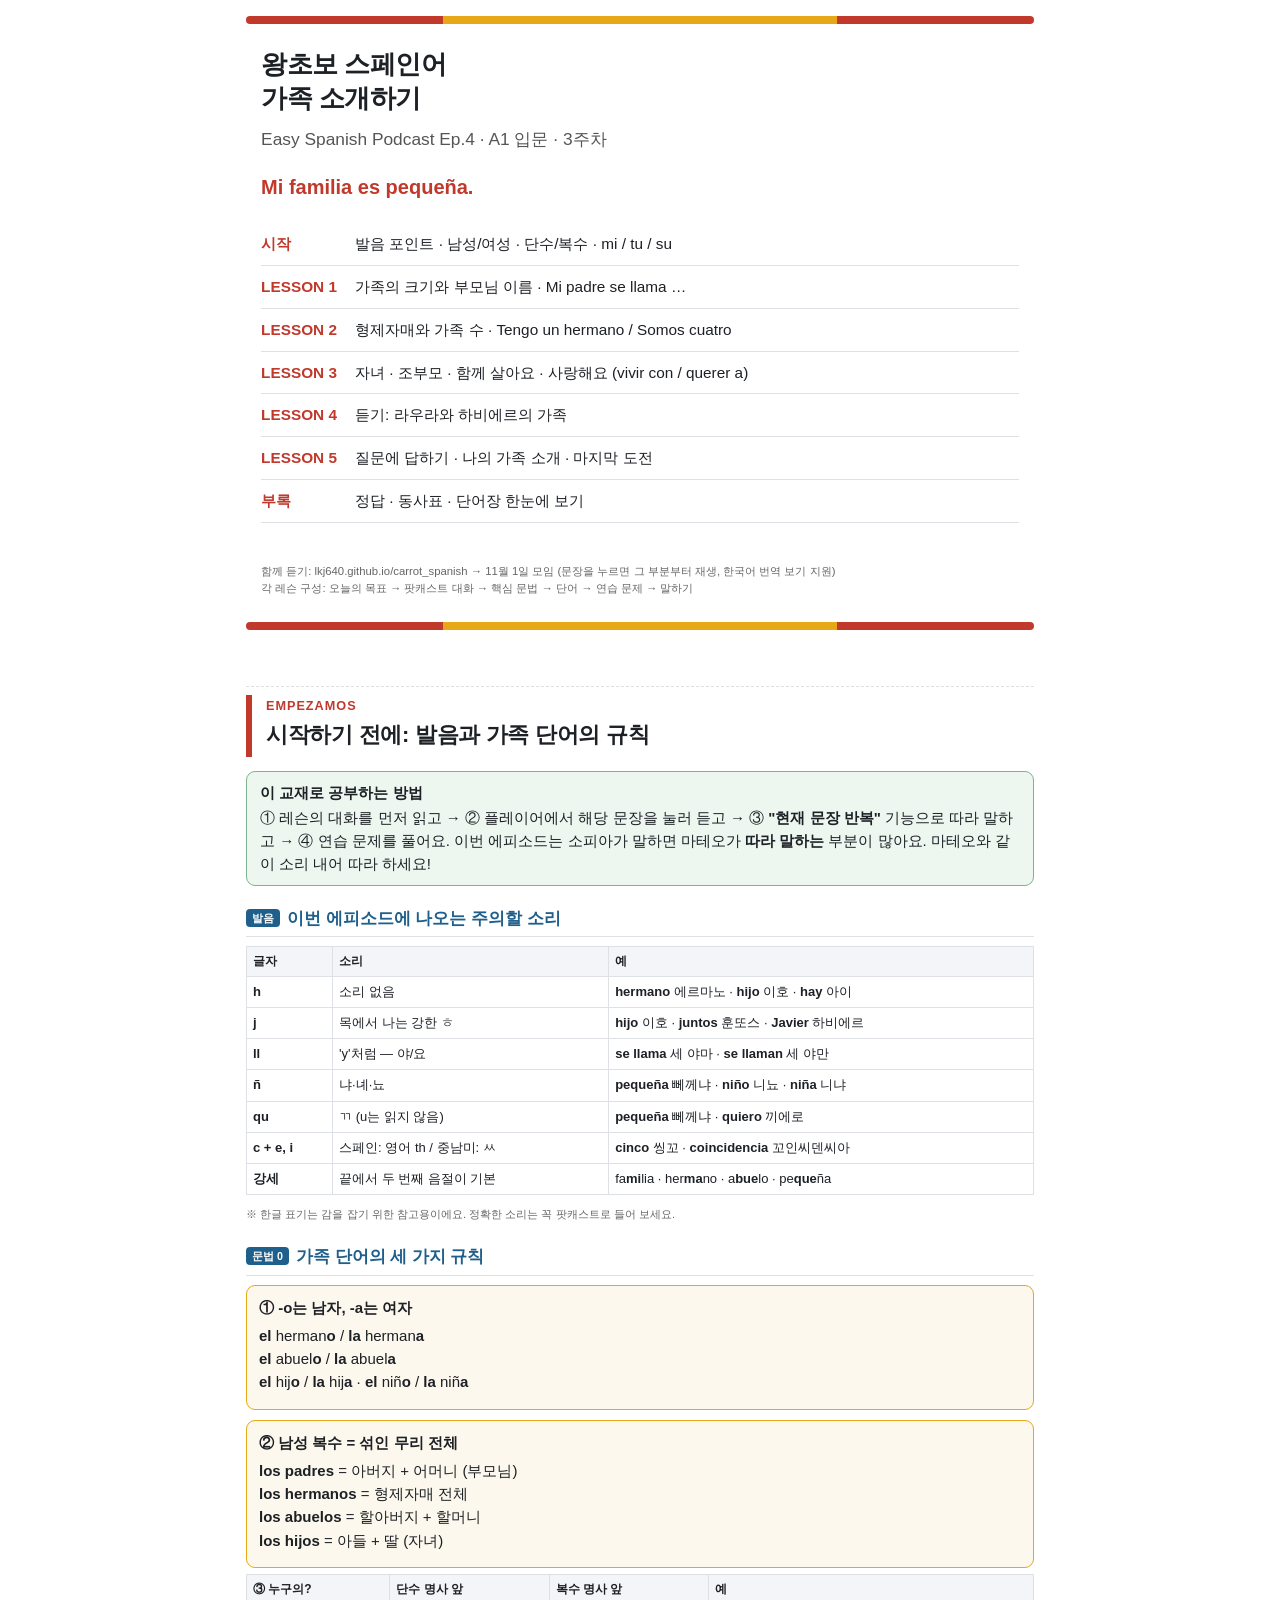
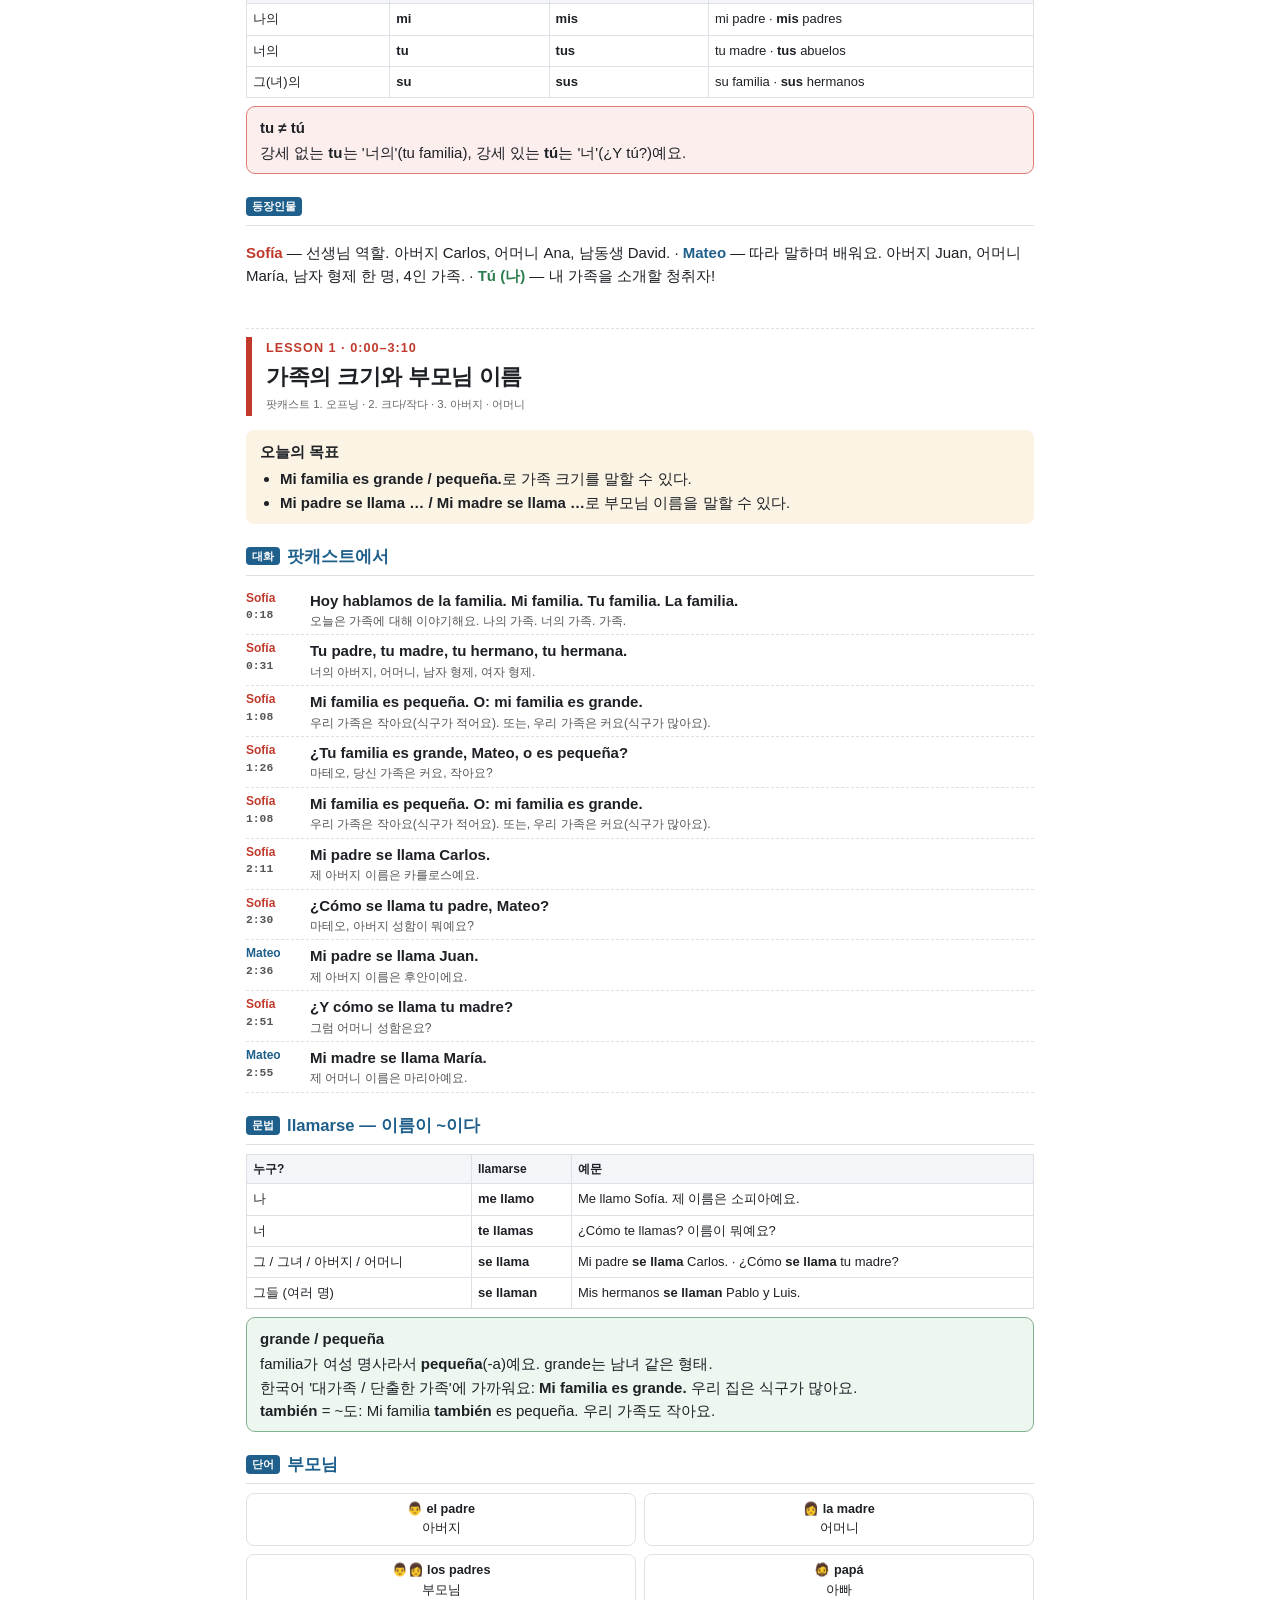
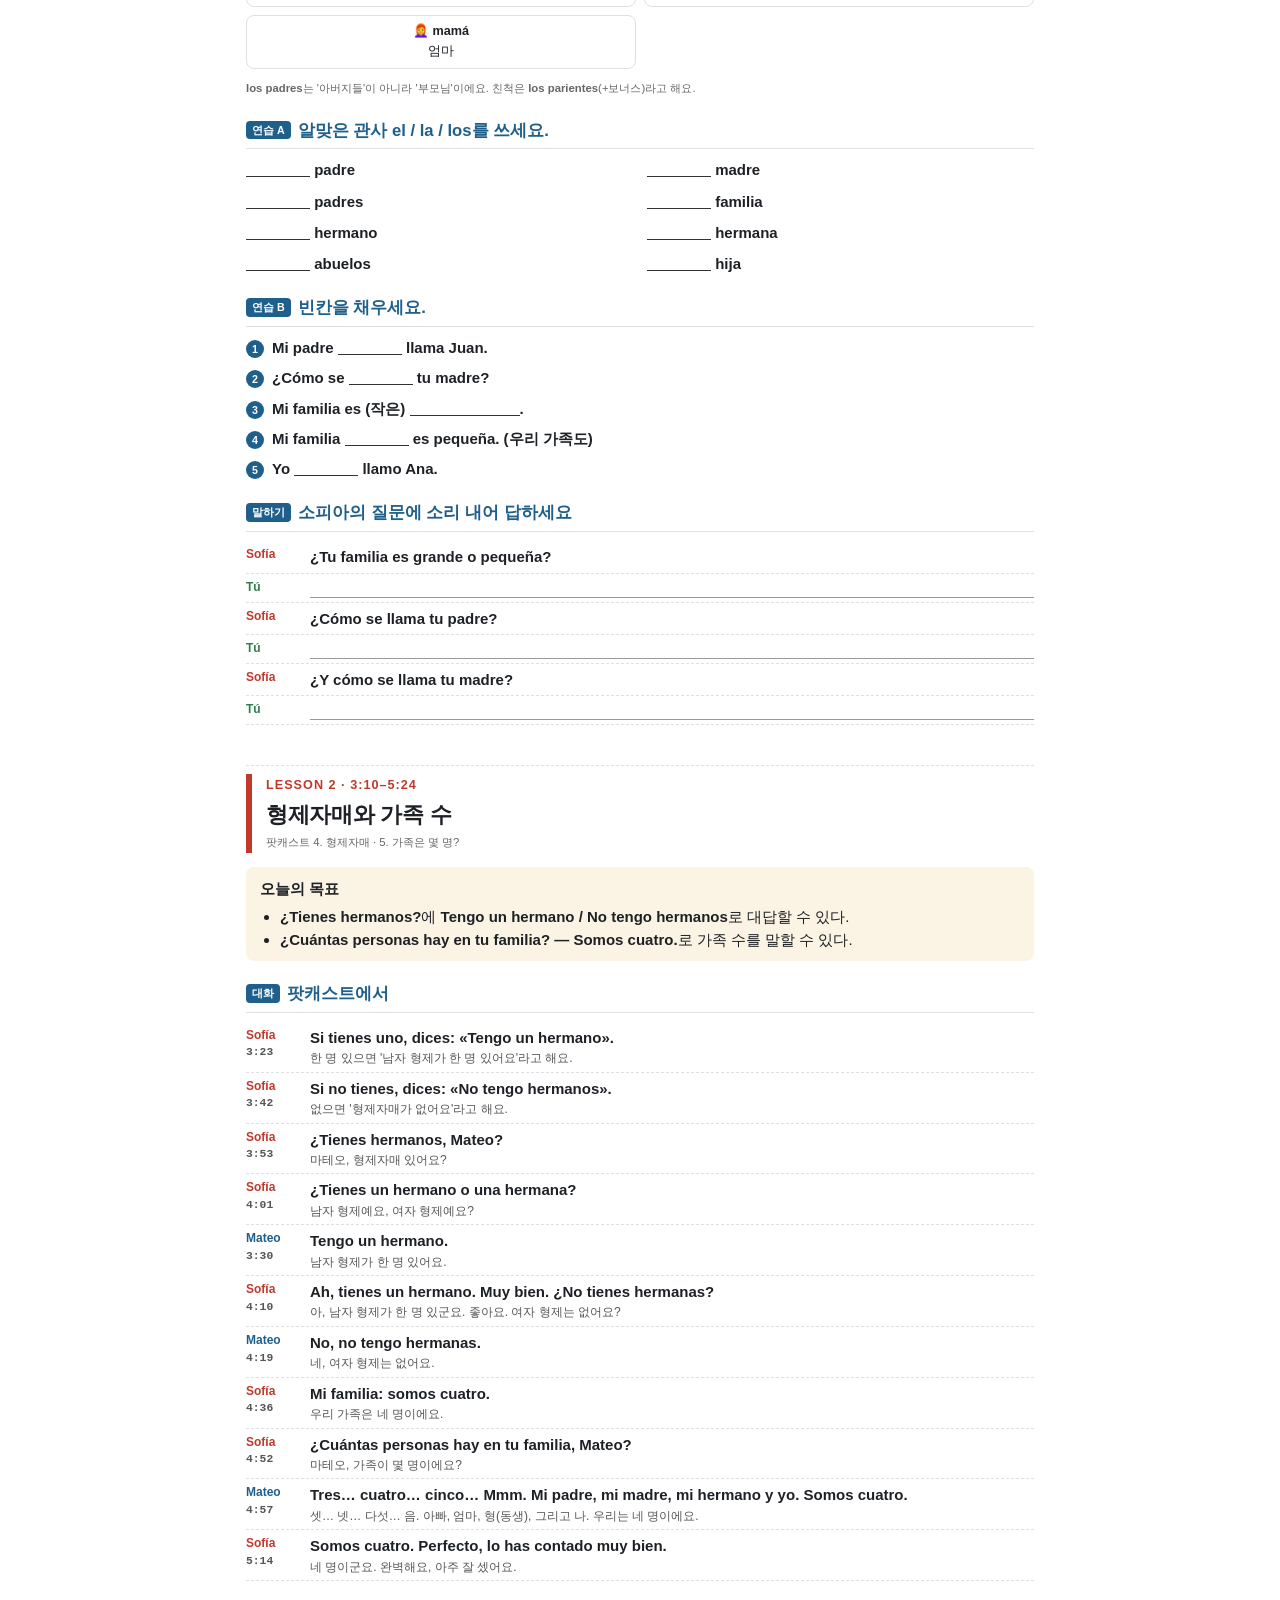
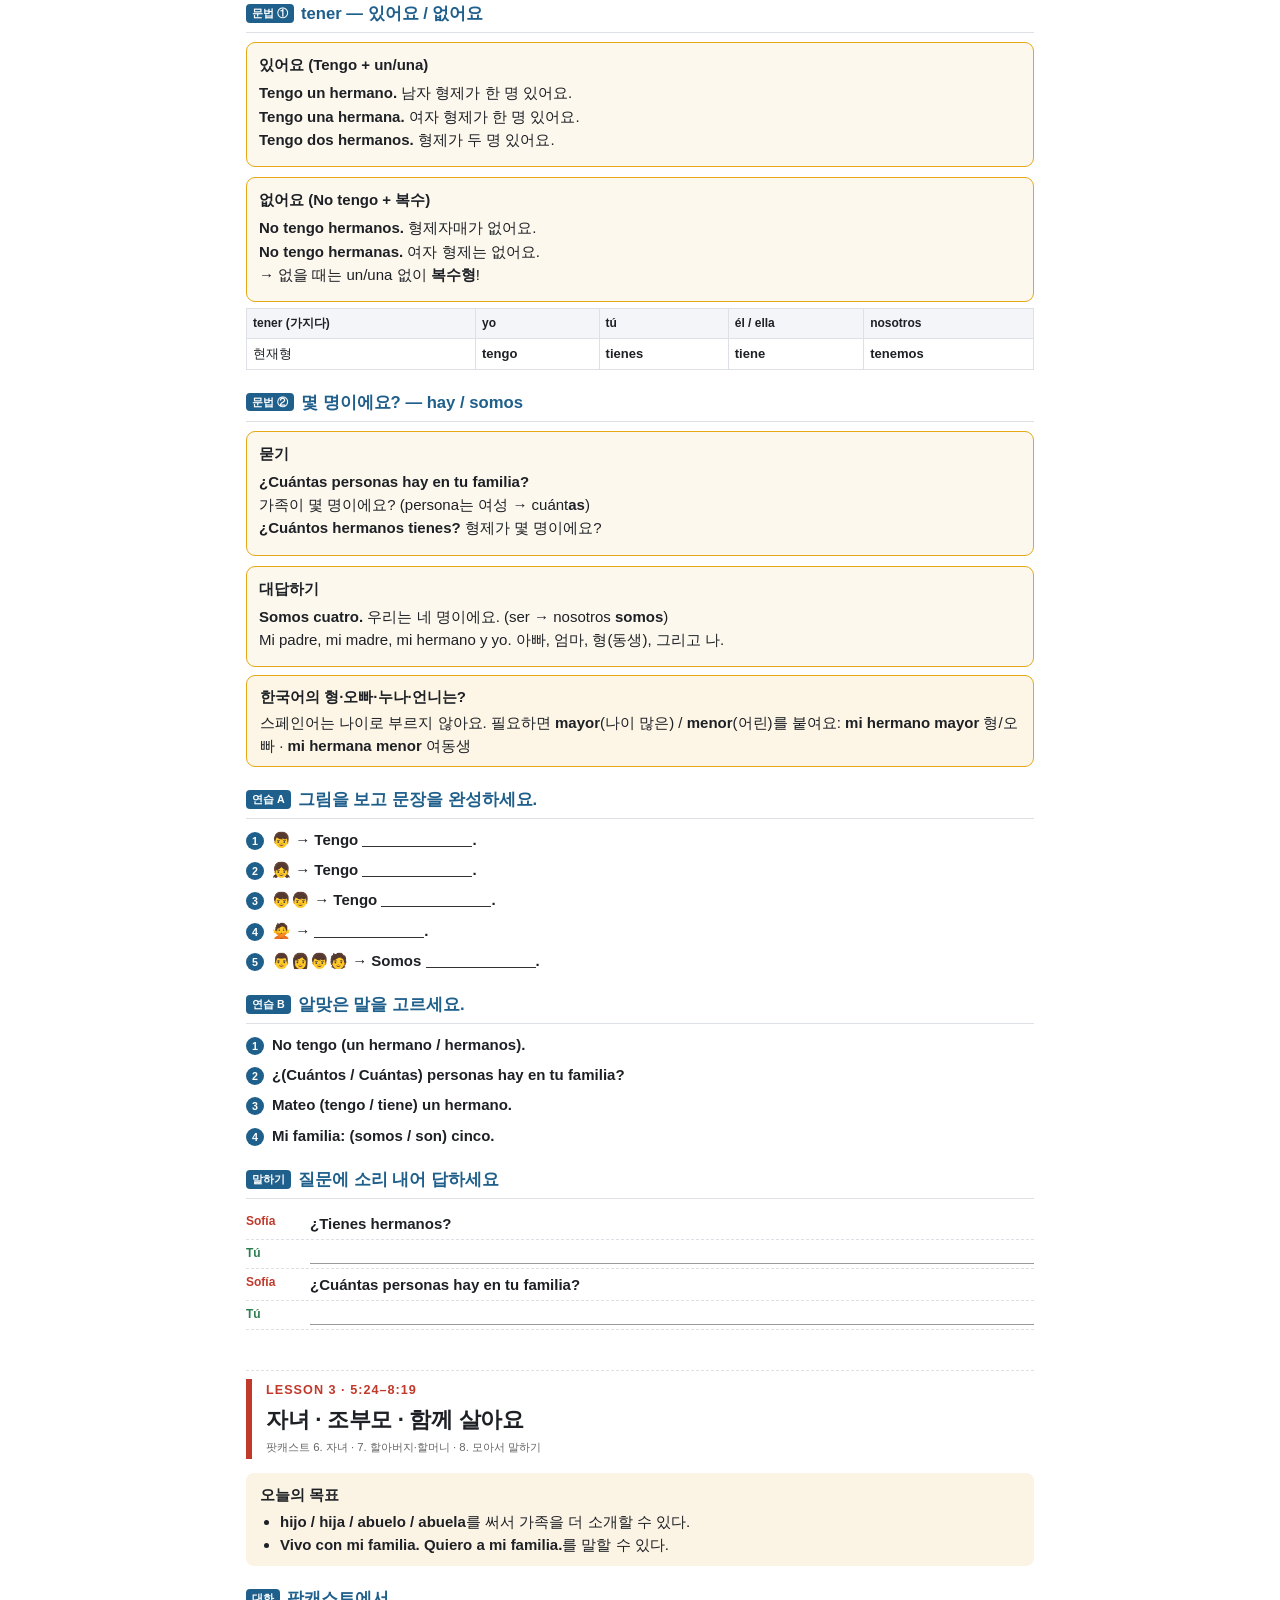
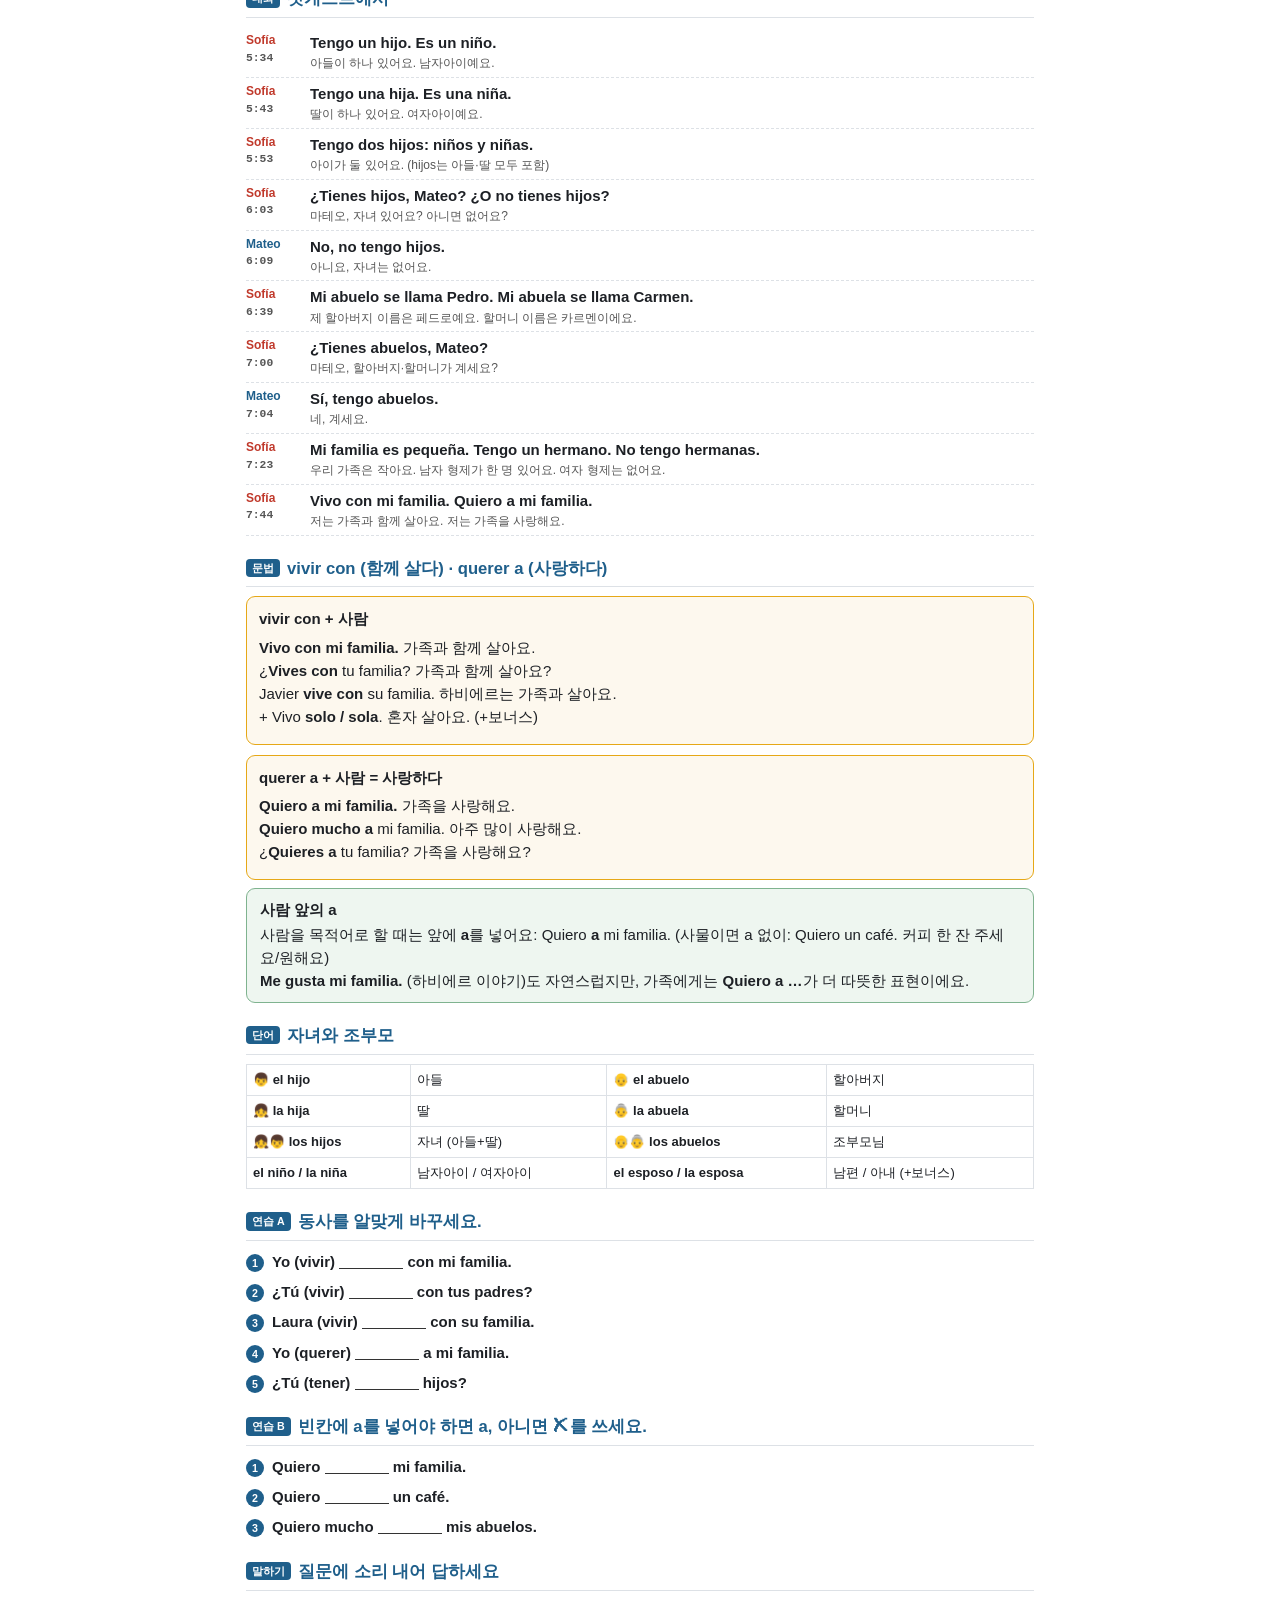
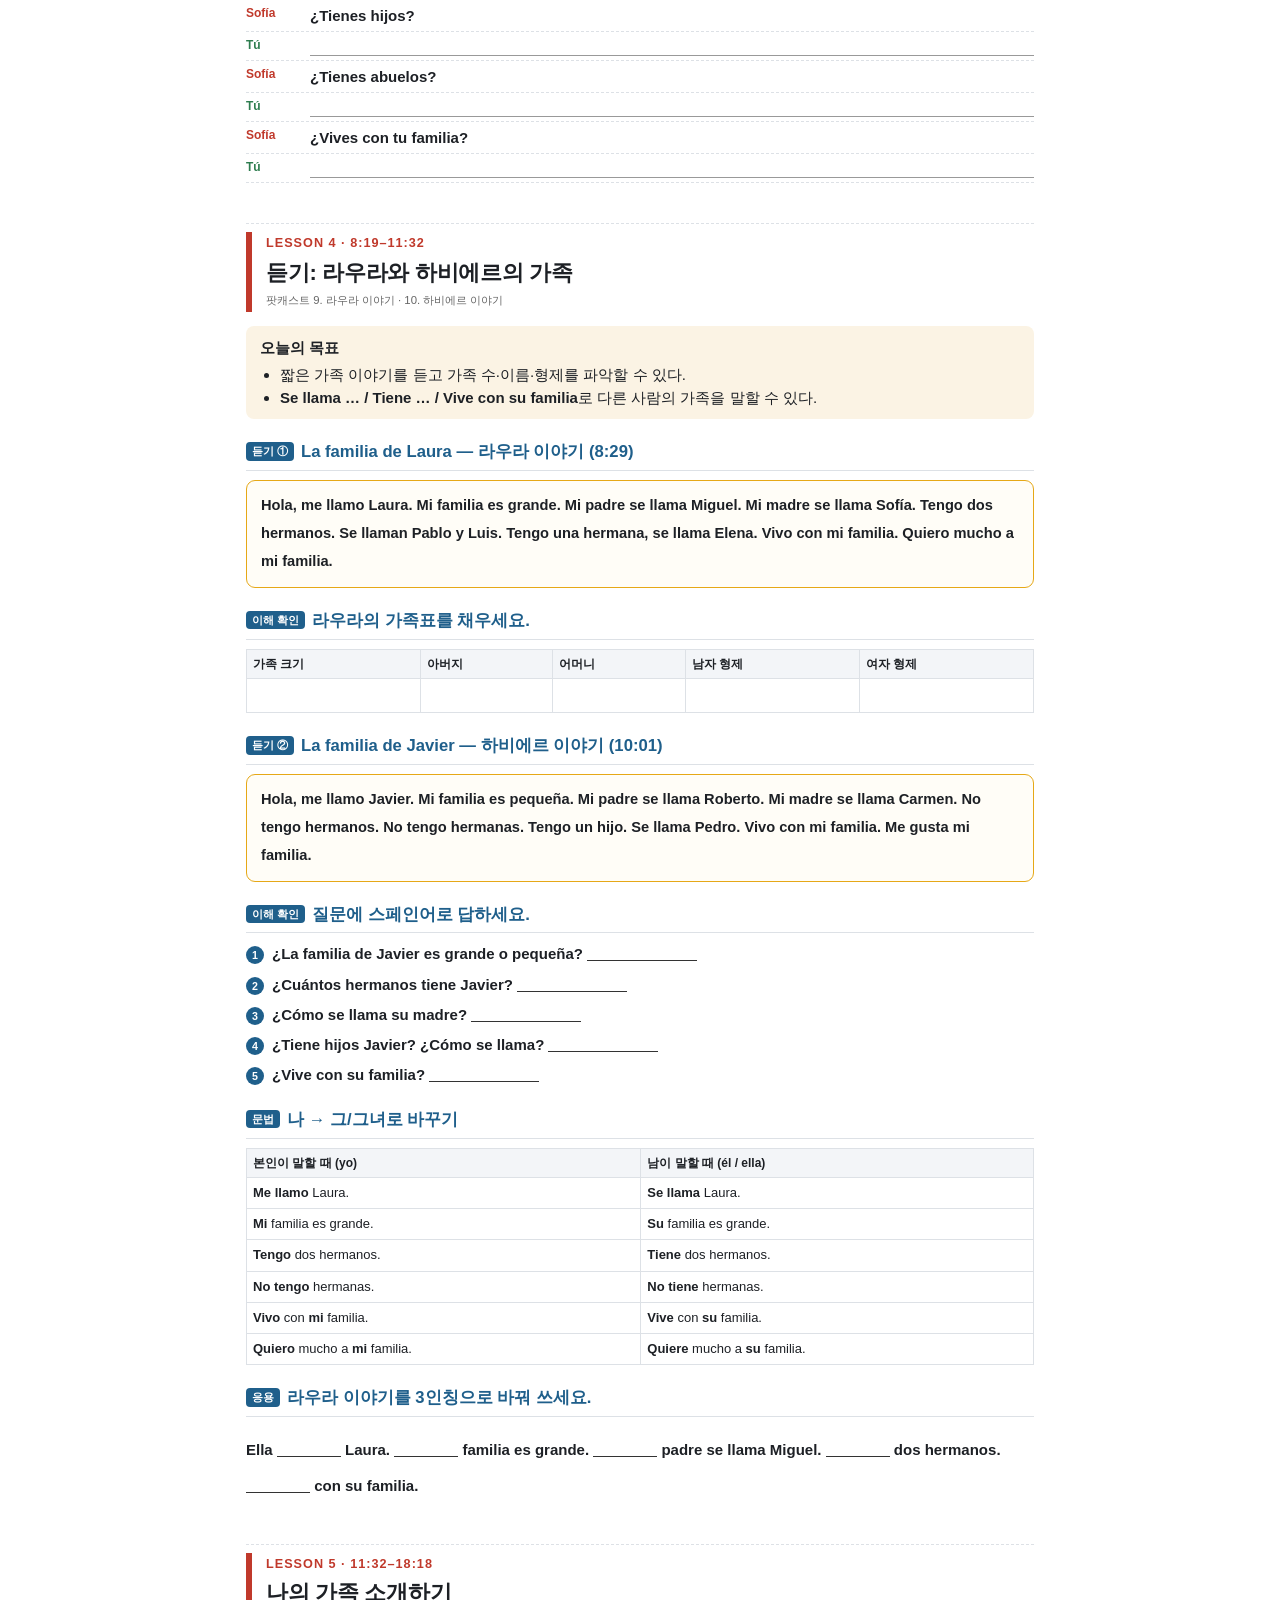
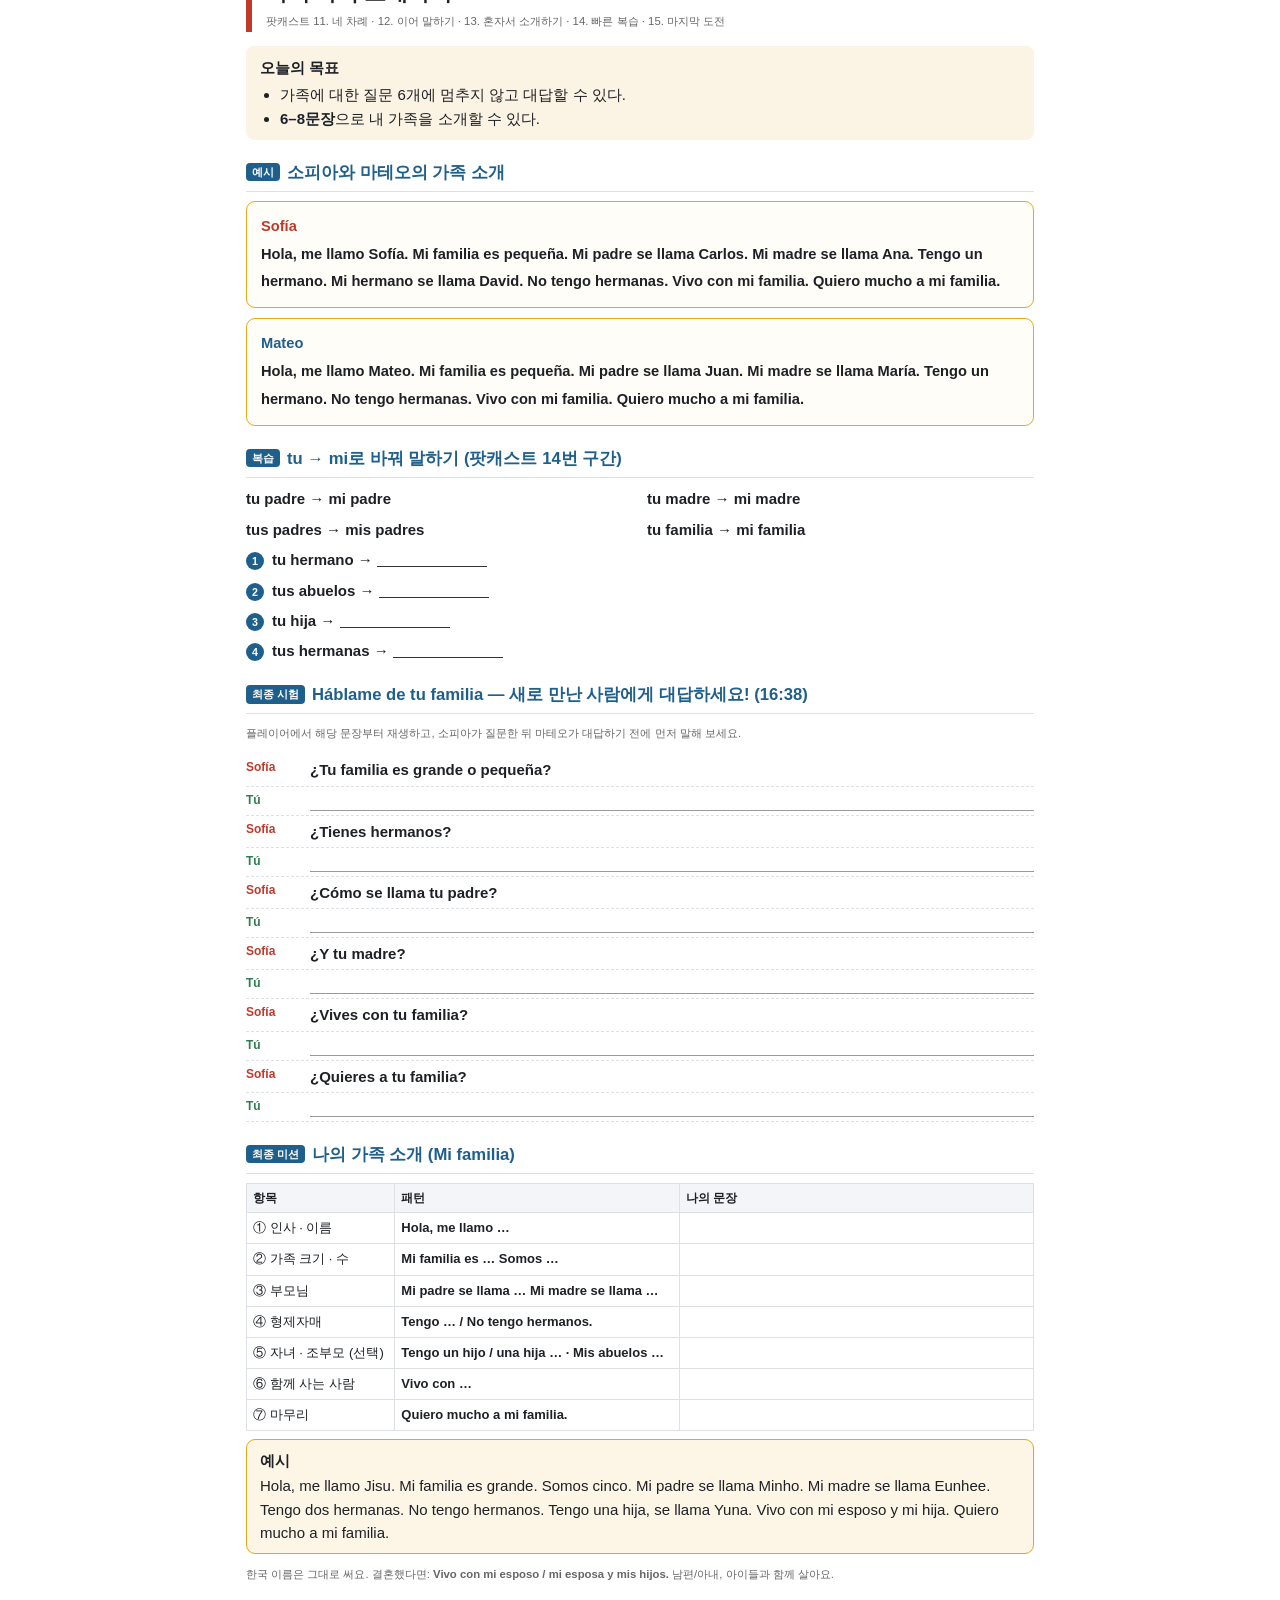
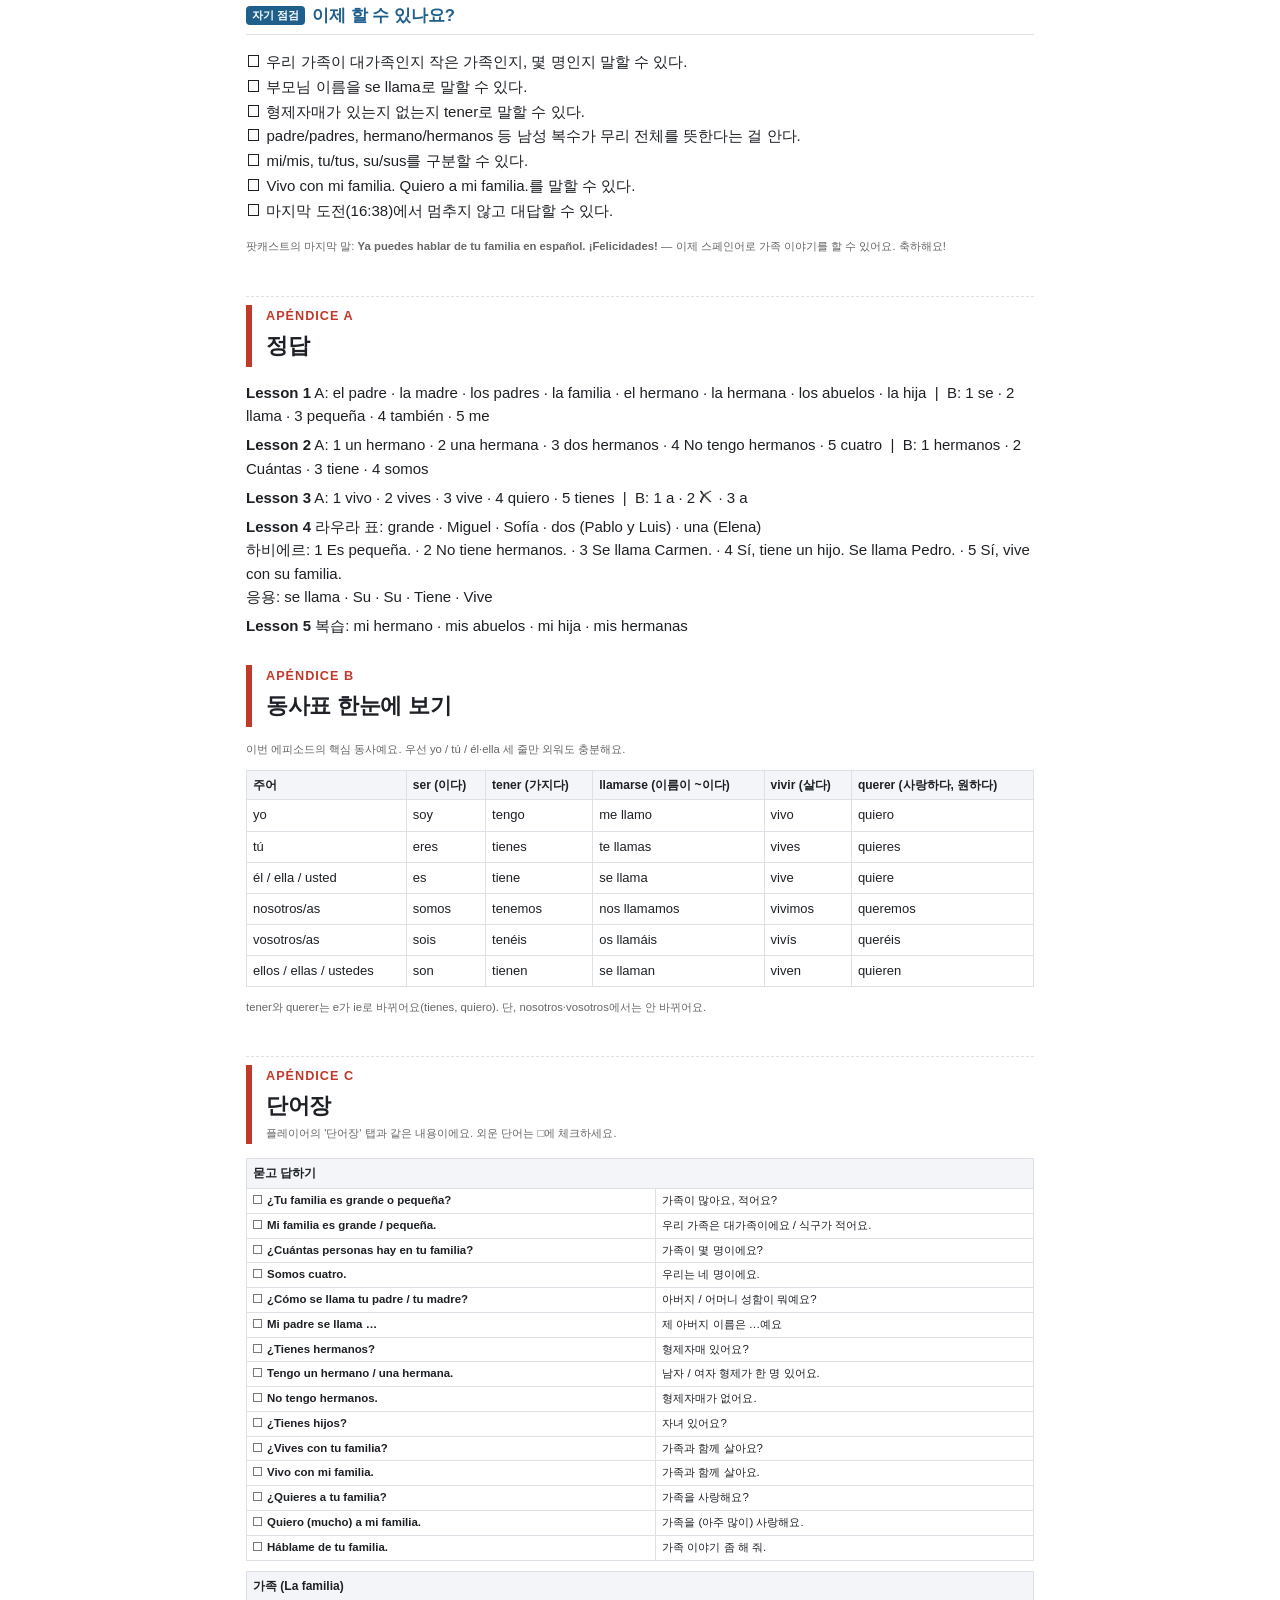
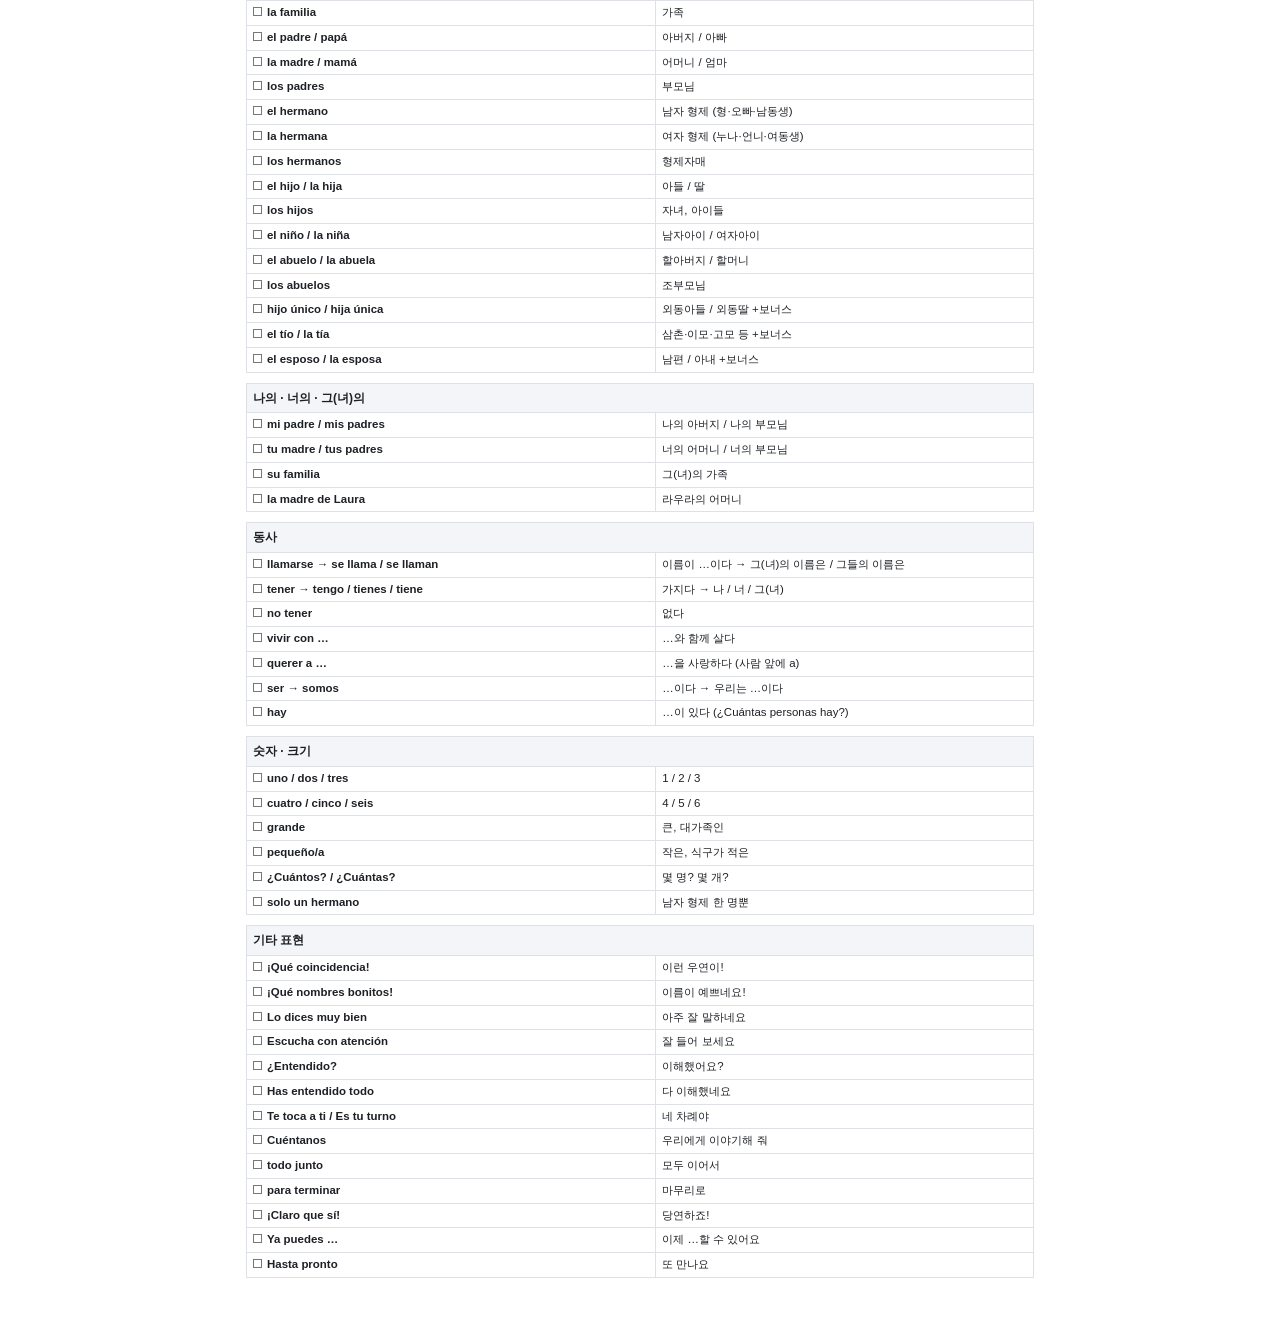
==== commit 6f2a4fbb: "학습 순서 변경: 나에 대해 말하기(Ep.18) 삭제, 가장 친한 친구(Ep.7)를 4주차로 — 총 27주 Co-Authored-By: Claude Opus 5.5 <noreply" ====
--- a/meetings/2026-11-01/workbook.html
+++ b/meetings/2026-11-01/workbook.html
@@ -139,7 +139,7 @@
 <p><b>¿Cuántas personas hay en tu familia?</b><br>가족이 몇 명이에요? (persona는 여성 → cuánt<b>as</b>)<br><b>¿Cuántos hermanos tienes?</b> 형제가 몇 명이에요?</p></div>
 <div class="box y"><b>대답하기</b>
 <p><b>Somos cuatro.</b> 우리는 네 명이에요. (ser → nosotros <b>somos</b>)<br>Mi padre, mi madre, mi hermano y yo. 아빠, 엄마, 형(동생), 그리고 나.</p></div></div>
-<div class="note y"><b>한국어의 형·오빠·누나·언니는?</b> 스페인어는 나이로 부르지 않아요. 필요하면 <b>mayor</b>(나이 많은) / <b>menor</b>(어린)를 붙여요: <b>mi hermano mayor</b> 형/오빠 · <b>mi hermana menor</b> 여동생 (4주차 Ep.18에서 다시 나와요)</div><h2 class=""><span class="tag">연습 A</span>그림을 보고 문장을 완성하세요.</h2><ol class="q"><li><span class=n>1</span>👦 → Tengo <span class="bl"></span>.</li><li><span class=n>2</span>👧 → Tengo <span class="bl"></span>.</li><li><span class=n>3</span>👦👦 → Tengo <span class="bl"></span>.</li><li><span class=n>4</span>🙅 → <span class="bl"></span>.</li><li><span class=n>5</span>👨👩👦🧑 → Somos <span class="bl"></span>.</li></ol><h2 class=""><span class="tag">연습 B</span>알맞은 말을 고르세요.</h2><ol class="q"><li><span class=n>1</span>No tengo (un hermano / hermanos).</li><li><span class=n>2</span>¿(Cuántos / Cuántas) personas hay en tu familia?</li><li><span class=n>3</span>Mateo (tengo / tiene) un hermano.</li><li><span class=n>4</span>Mi familia: (somos / son) cinco.</li></ol><h2 class=""><span class="tag">말하기</span>질문에 소리 내어 답하세요</h2><div class="dlg"><div class="dl"><div class="dw S">Sofía</div><div><b>¿Tienes hermanos?</b></div></div><div class="dl"><div class="dw T">Tú</div><div class="ans"></div></div><div class="dl"><div class="dw S">Sofía</div><div><b>¿Cuántas personas hay en tu familia?</b></div></div><div class="dl"><div class="dw T">Tú</div><div class="ans"></div></div></div></section><section class="lesson"><div class="hd"><div class="k">LESSON 3 · 5:24–8:19</div><h1>자녀 · 조부모 · 함께 살아요</h1><div class="s">팟캐스트 6. 자녀 · 7. 할아버지·할머니 · 8. 모아서 말하기</div></div><div class="goal"><b>오늘의 목표</b><ul><li><b>hijo / hija / abuelo / abuela</b>를 써서 가족을 더 소개할 수 있다.</li><li><b>Vivo con mi familia. Quiero a mi familia.</b>를 말할 수 있다.</li></ul></div><h2 class=""><span class="tag">대화</span>팟캐스트에서</h2><div class="dlg"><div class="dl"><div class="dw S">Sofía<span>5:34</span></div><div><b>Tengo un hijo. Es un niño.</b><small>아들이 하나 있어요. 남자아이예요.</small></div></div><div class="dl"><div class="dw S">Sofía<span>5:43</span></div><div><b>Tengo una hija. Es una niña.</b><small>딸이 하나 있어요. 여자아이예요.</small></div></div><div class="dl"><div class="dw S">Sofía<span>5:53</span></div><div><b>Tengo dos hijos: niños y niñas.</b><small>아이가 둘 있어요. (hijos는 아들·딸 모두 포함)</small></div></div><div class="dl"><div class="dw S">Sofía<span>6:03</span></div><div><b>¿Tienes hijos, Mateo? ¿O no tienes hijos?</b><small>마테오, 자녀 있어요? 아니면 없어요?</small></div></div><div class="dl"><div class="dw M">Mateo<span>6:09</span></div><div><b>No, no tengo hijos.</b><small>아니요, 자녀는 없어요.</small></div></div><div class="dl"><div class="dw S">Sofía<span>6:39</span></div><div><b>Mi abuelo se llama Pedro. Mi abuela se llama Carmen.</b><small>제 할아버지 이름은 페드로예요. 할머니 이름은 카르멘이에요.</small></div></div><div class="dl"><div class="dw S">Sofía<span>7:00</span></div><div><b>¿Tienes abuelos, Mateo?</b><small>마테오, 할아버지·할머니가 계세요?</small></div></div><div class="dl"><div class="dw M">Mateo<span>7:04</span></div><div><b>Sí, tengo abuelos.</b><small>네, 계세요.</small></div></div><div class="dl"><div class="dw S">Sofía<span>7:23</span></div><div><b>Mi familia es pequeña. Tengo un hermano. No tengo hermanas.</b><small>우리 가족은 작아요. 남자 형제가 한 명 있어요. 여자 형제는 없어요.</small></div></div><div class="dl"><div class="dw S">Sofía<span>7:44</span></div><div><b>Vivo con mi familia. Quiero a mi familia.</b><small>저는 가족과 함께 살아요. 저는 가족을 사랑해요.</small></div></div></div><h2 class=""><span class="tag">문법</span>vivir con (함께 살다) · querer a (사랑하다)</h2><div class="two"><div class="box y"><b>vivir con + 사람</b>
+<div class="note y"><b>한국어의 형·오빠·누나·언니는?</b> 스페인어는 나이로 부르지 않아요. 필요하면 <b>mayor</b>(나이 많은) / <b>menor</b>(어린)를 붙여요: <b>mi hermano mayor</b> 형/오빠 · <b>mi hermana menor</b> 여동생</div><h2 class=""><span class="tag">연습 A</span>그림을 보고 문장을 완성하세요.</h2><ol class="q"><li><span class=n>1</span>👦 → Tengo <span class="bl"></span>.</li><li><span class=n>2</span>👧 → Tengo <span class="bl"></span>.</li><li><span class=n>3</span>👦👦 → Tengo <span class="bl"></span>.</li><li><span class=n>4</span>🙅 → <span class="bl"></span>.</li><li><span class=n>5</span>👨👩👦🧑 → Somos <span class="bl"></span>.</li></ol><h2 class=""><span class="tag">연습 B</span>알맞은 말을 고르세요.</h2><ol class="q"><li><span class=n>1</span>No tengo (un hermano / hermanos).</li><li><span class=n>2</span>¿(Cuántos / Cuántas) personas hay en tu familia?</li><li><span class=n>3</span>Mateo (tengo / tiene) un hermano.</li><li><span class=n>4</span>Mi familia: (somos / son) cinco.</li></ol><h2 class=""><span class="tag">말하기</span>질문에 소리 내어 답하세요</h2><div class="dlg"><div class="dl"><div class="dw S">Sofía</div><div><b>¿Tienes hermanos?</b></div></div><div class="dl"><div class="dw T">Tú</div><div class="ans"></div></div><div class="dl"><div class="dw S">Sofía</div><div><b>¿Cuántas personas hay en tu familia?</b></div></div><div class="dl"><div class="dw T">Tú</div><div class="ans"></div></div></div></section><section class="lesson"><div class="hd"><div class="k">LESSON 3 · 5:24–8:19</div><h1>자녀 · 조부모 · 함께 살아요</h1><div class="s">팟캐스트 6. 자녀 · 7. 할아버지·할머니 · 8. 모아서 말하기</div></div><div class="goal"><b>오늘의 목표</b><ul><li><b>hijo / hija / abuelo / abuela</b>를 써서 가족을 더 소개할 수 있다.</li><li><b>Vivo con mi familia. Quiero a mi familia.</b>를 말할 수 있다.</li></ul></div><h2 class=""><span class="tag">대화</span>팟캐스트에서</h2><div class="dlg"><div class="dl"><div class="dw S">Sofía<span>5:34</span></div><div><b>Tengo un hijo. Es un niño.</b><small>아들이 하나 있어요. 남자아이예요.</small></div></div><div class="dl"><div class="dw S">Sofía<span>5:43</span></div><div><b>Tengo una hija. Es una niña.</b><small>딸이 하나 있어요. 여자아이예요.</small></div></div><div class="dl"><div class="dw S">Sofía<span>5:53</span></div><div><b>Tengo dos hijos: niños y niñas.</b><small>아이가 둘 있어요. (hijos는 아들·딸 모두 포함)</small></div></div><div class="dl"><div class="dw S">Sofía<span>6:03</span></div><div><b>¿Tienes hijos, Mateo? ¿O no tienes hijos?</b><small>마테오, 자녀 있어요? 아니면 없어요?</small></div></div><div class="dl"><div class="dw M">Mateo<span>6:09</span></div><div><b>No, no tengo hijos.</b><small>아니요, 자녀는 없어요.</small></div></div><div class="dl"><div class="dw S">Sofía<span>6:39</span></div><div><b>Mi abuelo se llama Pedro. Mi abuela se llama Carmen.</b><small>제 할아버지 이름은 페드로예요. 할머니 이름은 카르멘이에요.</small></div></div><div class="dl"><div class="dw S">Sofía<span>7:00</span></div><div><b>¿Tienes abuelos, Mateo?</b><small>마테오, 할아버지·할머니가 계세요?</small></div></div><div class="dl"><div class="dw M">Mateo<span>7:04</span></div><div><b>Sí, tengo abuelos.</b><small>네, 계세요.</small></div></div><div class="dl"><div class="dw S">Sofía<span>7:23</span></div><div><b>Mi familia es pequeña. Tengo un hermano. No tengo hermanas.</b><small>우리 가족은 작아요. 남자 형제가 한 명 있어요. 여자 형제는 없어요.</small></div></div><div class="dl"><div class="dw S">Sofía<span>7:44</span></div><div><b>Vivo con mi familia. Quiero a mi familia.</b><small>저는 가족과 함께 살아요. 저는 가족을 사랑해요.</small></div></div></div><h2 class=""><span class="tag">문법</span>vivir con (함께 살다) · querer a (사랑하다)</h2><div class="two"><div class="box y"><b>vivir con + 사람</b>
 <p><b>Vivo con mi familia.</b> 가족과 함께 살아요.<br>¿<b>Vives con</b> tu familia? 가족과 함께 살아요?<br>Javier <b>vive con</b> su familia. 하비에르는 가족과 살아요.<br>+ Vivo <b>solo / sola</b>. 혼자 살아요. (+보너스)</p></div>
 <div class="box y"><b>querer a + 사람 = 사랑하다</b>
 <p><b>Quiero a mi familia.</b> 가족을 사랑해요.<br><b>Quiero mucho a</b> mi familia. 아주 많이 사랑해요.<br>¿<b>Quieres a</b> tu familia? 가족을 사랑해요?</p></div></div>
